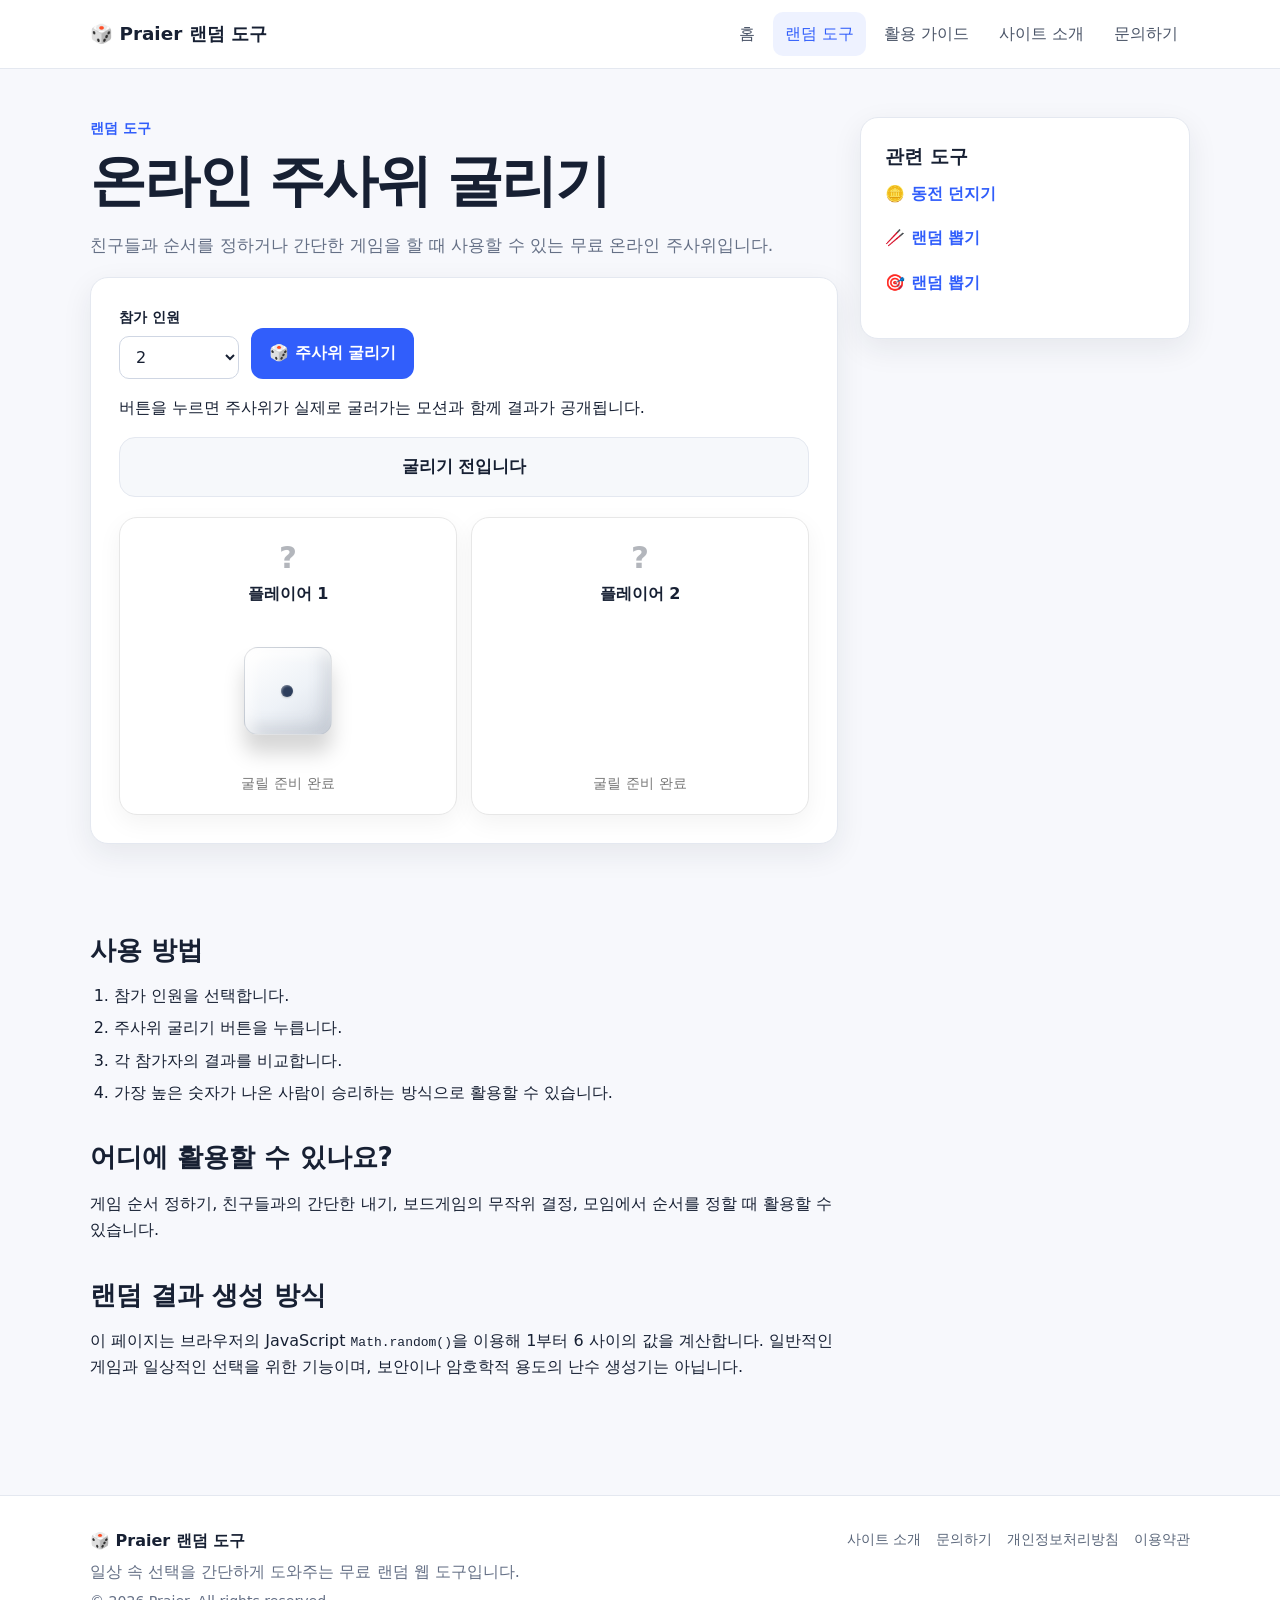
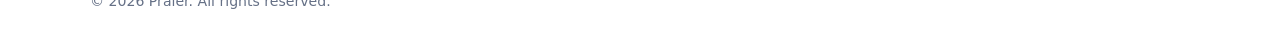
==== index.html @ 37d91e80 "Add files via upload" ====
<!doctype html>
<html lang="ko">
<head>
<meta charset="utf-8">
<meta name="viewport" content="width=device-width,initial-scale=1">
<title>온라인 주사위 굴리기 | 무료 랜덤 주사위 - Praier</title>
<meta name="description" content="여러 명이 함께 사용할 수 있는 무료 온라인 주사위입니다. 참가자 수를 선택하고 주사위를 굴려 결과를 비교하세요.">
<link rel="stylesheet" href="css/style.css">
</head>
<body>

<header class="site-header">
  <div class="container nav">
    <a class="logo" href="index.html">🎲 Praier 랜덤 도구</a>
    <button class="menu-button" aria-label="메뉴 열기">☰</button>
    <nav class="nav-links">
      <a class="" href="index.html">홈</a>
      <a class="active" href="index.html#tools">랜덤 도구</a>
      <a class="" href="index.html#guide">활용 가이드</a>
      <a class="" href="about.html">사이트 소개</a>
      <a href="contact.html">문의하기</a>
    </nav>
  </div>
</header>

<main>
<section class="tool-page">
<div class="container tool-layout">
<div>
  <p class="eyebrow">랜덤 도구</p><h1>온라인 주사위 굴리기</h1>
  <p class="lead">친구들과 순서를 정하거나 간단한 게임을 할 때 사용할 수 있는 무료 온라인 주사위입니다.</p>
  <div class="tool-box">
    <div class="tool-controls">
      <div class="field"><label for="playerCount">참가 인원</label><select id="playerCount"><option>2</option><option>3</option><option>4</option><option>5</option><option>6</option><option>7</option><option>8</option><option>9</option><option>10</option></select></div>
      <button class="btn" id="rollDice">🎲 주사위 굴리기</button>
    </div>
    <p class="tool-hint">버튼을 누르면 주사위가 실제로 굴러가는 모션과 함께 결과가 공개됩니다.</p><div id="diceSummary" class="dice-summary">굴리기 전입니다</div><div id="diceBoard" class="dice-board"></div>
  </div>
  <article class="article" style="padding-bottom:0">
    <h2>사용 방법</h2><ol><li>참가 인원을 선택합니다.</li><li>주사위 굴리기 버튼을 누릅니다.</li><li>각 참가자의 결과를 비교합니다.</li><li>가장 높은 숫자가 나온 사람이 승리하는 방식으로 활용할 수 있습니다.</li></ol>
    <h2>어디에 활용할 수 있나요?</h2><p>게임 순서 정하기, 친구들과의 간단한 내기, 보드게임의 무작위 결정, 모임에서 순서를 정할 때 활용할 수 있습니다.</p>
    <h2>랜덤 결과 생성 방식</h2><p>이 페이지는 브라우저의 JavaScript <code>Math.random()</code>을 이용해 1부터 6 사이의 값을 계산합니다. 일반적인 게임과 일상적인 선택을 위한 기능이며, 보안이나 암호학적 용도의 난수 생성기는 아닙니다.</p>
  </article>
</div>
<aside class="card"><h3>관련 도구</h3><p><a class="text-link" href="coin.html">🪙 동전 던지기</a></p><p><a class="text-link" href="random-number.html">🥢 랜덤 뽑기</a></p><p><a class="text-link" href="random-number.html">🎯 랜덤 뽑기</a></p></aside>
</div>
</section>
</main>

<footer class="footer">
  <div class="container footer-inner">
    <div>
      <strong>🎲 Praier 랜덤 도구</strong>
      <p>일상 속 선택을 간단하게 도와주는 무료 랜덤 웹 도구입니다.</p>
      <p class="small">© <span data-year></span> Praier. All rights reserved.</p>
    </div>
    <div class="footer-links small">
      <a href="about.html">사이트 소개</a>
      <a href="contact.html">문의하기</a>
      <a href="privacy.html">개인정보처리방침</a>
      <a href="terms.html">이용약관</a>
    </div>
  </div>
</footer>

<script src="js/common.js"></script>
<script src="js/dice.js"></script>
</body>
</html>
---- css/style.css ----
:root{
  --bg:#f7f8fc;
  --surface:#fff;
  --text:#172033;
  --muted:#657086;
  --border:#e4e8f0;
  --primary:#315efb;
  --primary-dark:#2448c7;
  --success:#15803d;
  --shadow:0 10px 30px rgba(23,32,51,.08);
  --radius:18px;
}
*{box-sizing:border-box}
html{scroll-behavior:smooth}
body{
  margin:0;
  font-family:system-ui,-apple-system,BlinkMacSystemFont,"Segoe UI",Roboto,
  "Noto Sans KR","Apple SD Gothic Neo",sans-serif;
  background:var(--bg); color:var(--text); line-height:1.65;
}
a{color:inherit;text-decoration:none}
button,input,textarea,select{font:inherit}
button{cursor:pointer}
.container{width:min(1100px,calc(100% - 32px));margin:auto}
.site-header{
  position:sticky;top:0;z-index:20;background:rgba(255,255,255,.94);
  backdrop-filter:blur(10px);border-bottom:1px solid var(--border)
}
.nav{height:68px;display:flex;align-items:center;justify-content:space-between;gap:20px}
.logo{font-weight:800;font-size:1.15rem;display:flex;align-items:center;gap:8px}
.nav-links{display:flex;gap:6px;align-items:center}
.nav-links a{padding:9px 12px;border-radius:10px;color:#4b5568}
.nav-links a:hover,.nav-links a.active{background:#eef2ff;color:var(--primary)}
.menu-button{display:none;border:1px solid var(--border);background:#fff;padding:8px 10px;border-radius:10px}
.hero{padding:76px 0 42px}
.hero-grid{display:grid;grid-template-columns:1.25fr .75fr;gap:30px;align-items:center}
.eyebrow{font-size:.9rem;font-weight:750;color:var(--primary);margin:0 0 8px}
h1{font-size:clamp(2rem,5vw,3.5rem);line-height:1.15;margin:.2rem 0 18px;letter-spacing:-.04em}
h2{font-size:1.65rem;line-height:1.3;margin:0 0 14px}
h3{margin:0 0 8px}
.lead{font-size:1.08rem;color:var(--muted);max-width:700px}
.hero-card,.card,.tool-box,.info-box{
  background:var(--surface);border:1px solid var(--border);border-radius:var(--radius);
  box-shadow:var(--shadow)
}
.hero-card{padding:28px;text-align:center}
.hero-die{font-size:6rem;line-height:1;margin:15px}
.btn{
  display:inline-flex;align-items:center;justify-content:center;gap:8px;
  border:0;border-radius:12px;padding:12px 18px;font-weight:750;
  background:var(--primary);color:#fff;transition:.15s
}
.btn:hover{background:var(--primary-dark);transform:translateY(-1px)}
.btn.secondary{background:#eef2ff;color:var(--primary)}
.btn.ghost{background:#fff;color:var(--text);border:1px solid var(--border)}
.section{padding:42px 0}
.section-head{display:flex;justify-content:space-between;align-items:end;gap:20px;margin-bottom:20px}
.section-head p{margin:0;color:var(--muted)}
.tools-grid{display:grid;grid-template-columns:repeat(3,1fr);gap:18px}
.card{padding:24px}
.tool-icon{font-size:2rem;margin-bottom:12px}
.card p{color:var(--muted);margin:7px 0 18px}
.text-link{color:var(--primary);font-weight:750}
.two-col{display:grid;grid-template-columns:1fr 1fr;gap:20px}
.article{max-width:820px;margin:0 auto;padding:55px 0}
.article .lead{font-size:1.12rem}
.article h2{margin-top:34px}
.article ul,.article ol{padding-left:24px}
.article li{margin:6px 0}
.note{padding:16px 18px;border-left:4px solid var(--primary);background:#eef2ff;border-radius:10px}
.tool-page{padding:48px 0}
.tool-layout{display:grid;grid-template-columns:1fr 330px;gap:22px;align-items:start}
.tool-box{padding:28px}
.tool-controls{display:flex;flex-wrap:wrap;gap:12px;align-items:end}
.field{display:flex;flex-direction:column;gap:6px;min-width:120px}
.field label{font-size:.9rem;font-weight:700}
input,textarea,select{
  width:100%;border:1px solid #cfd6e3;border-radius:10px;padding:10px 12px;
  background:#fff;color:var(--text);outline:none
}
input:focus,textarea:focus,select:focus{border-color:var(--primary);box-shadow:0 0 0 3px rgba(49,94,251,.12)}
textarea{min-height:150px;resize:vertical}
.result{margin-top:24px;padding:24px;border-radius:14px;background:#f3f5fa;text-align:center}
.result-value{font-size:2.5rem;font-weight:850;line-height:1.2;margin:8px 0}
.muted{color:var(--muted)}
.dice-board{display:grid;grid-template-columns:repeat(auto-fit,minmax(140px,1fr));gap:12px;margin-top:20px}
.player{border:1px solid var(--border);border-radius:14px;padding:16px;text-align:center;background:#fff}
.die{font-size:3.4rem;line-height:1.2}
.player-name{font-weight:800;margin-bottom:6px}
.picker-list{display:grid;gap:8px;margin-top:12px}
.option-row{display:flex;gap:8px}
.option-row input{flex:1}
.list-actions{display:flex;gap:8px;margin-top:10px;flex-wrap:wrap}
.team-result{display:grid;grid-template-columns:repeat(auto-fit,minmax(180px,1fr));gap:12px;text-align:left}
.team{background:#fff;border:1px solid var(--border);padding:15px;border-radius:12px}
.team ul{margin:8px 0 0;padding-left:20px}
.faq{border-top:1px solid var(--border);padding:18px 0}
.faq strong{display:block;margin-bottom:5px}
.footer{margin-top:50px;border-top:1px solid var(--border);background:#fff}
.footer-inner{padding:32px 0;display:flex;justify-content:space-between;gap:20px;flex-wrap:wrap}
.footer p{margin:5px 0;color:var(--muted)}
.footer-links{display:flex;gap:15px;flex-wrap:wrap;color:#596579}
.small{font-size:.88rem}
.hidden{display:none!important}
@media(max-width:800px){
  .hero-grid,.tool-layout,.two-col{grid-template-columns:1fr}
  .tools-grid{grid-template-columns:repeat(2,1fr)}
  .nav{position:relative}
  .menu-button{display:block}
  .nav-links{display:none;position:absolute;left:0;right:0;top:68px;background:#fff;border-bottom:1px solid var(--border);padding:10px;flex-direction:column;align-items:stretch}
  .nav-links.open{display:flex}
}
@media(max-width:560px){
  .tools-grid{grid-template-columns:1fr}
  .hero{padding-top:48px}
  .container{width:min(100% - 22px,1100px)}
  .tool-box,.card,.hero-card{padding:20px}
}

/* ===== Interactive animation upgrade ===== */
.dice-board{display:grid;grid-template-columns:repeat(auto-fit,minmax(150px,1fr));gap:14px;margin-top:20px}
.dice-player-card{padding:18px;border:1px solid #e7e7e7;border-radius:18px;background:#fff;text-align:center;transition:.35s ease;box-shadow:0 8px 24px rgba(0,0,0,.05)}
.dice-player-card.is-winner{transform:translateY(-5px);box-shadow:0 14px 30px rgba(0,0,0,.11);border-color:#ffd166}
.player-name{font-weight:700}
.dice-stage{height:120px;display:grid;place-items:center;perspective:700px}
.dice-emoji{font-size:74px;line-height:1;filter:drop-shadow(0 12px 8px rgba(0,0,0,.12));transform-style:preserve-3d}
.is-rolling .dice-emoji{animation:diceRoll 1.05s cubic-bezier(.24,.8,.36,1) infinite}
.is-finished .dice-emoji{animation:diceSettle .5s ease-out}
.dice-number{font-size:2rem;font-weight:800;margin-top:4px}
.dice-state{font-size:.9rem;color:#777;margin-top:4px}
@keyframes diceRoll{0%{transform:rotateX(0) rotateY(0) rotateZ(0) scale(1)}25%{transform:rotateX(135deg) rotateY(120deg) rotateZ(20deg) scale(1.06)}50%{transform:rotateX(290deg) rotateY(250deg) rotateZ(-16deg) scale(.95)}75%{transform:rotateX(455deg) rotateY(380deg) rotateZ(14deg) scale(1.05)}100%{transform:rotateX(540deg) rotateY(520deg) rotateZ(0) scale(1)}}
@keyframes diceSettle{0%{transform:rotateX(540deg) rotateY(520deg) scale(.9)}65%{transform:rotateX(560deg) rotateY(535deg) scale(1.08)}100%{transform:rotateX(540deg) rotateY(520deg) scale(1)}}

.coin-stage{position:relative;min-height:350px;display:grid;place-items:center;overflow:hidden;border-radius:20px;background:linear-gradient(180deg,#f9fafb,#eef2f7)}
.coin-hand{position:absolute;bottom:38px;left:50%;font-size:64px;transform:translateX(-130px);filter:drop-shadow(0 12px 8px rgba(0,0,0,.12));z-index:2}
.coin-visual{position:relative;width:118px;height:118px;display:grid;place-items:center;border-radius:50%;font-size:66px;z-index:3;filter:drop-shadow(0 18px 12px rgba(0,0,0,.15));transform-style:preserve-3d}
.coin-flipping{animation:coinFlip 1.45s cubic-bezier(.2,.8,.2,1) forwards}
.coin-land{animation:coinLand .45s ease-out}
.hand-flick{animation:handFlick .32s ease-out}
.coin-result-wait{opacity:.72}
.coin-result-show{animation:resultPop .45s ease-out}
@keyframes handFlick{0%{transform:translateX(-130px) translateY(0) rotate(0)}45%{transform:translateX(-150px) translateY(-18px) rotate(-15deg)}100%{transform:translateX(-130px) translateY(0) rotate(0)}}
@keyframes coinFlip{0%{transform:translate(0,35px) rotateY(0deg) rotateZ(0deg) scale(.92)}15%{transform:translate(20px,-35px) rotateY(540deg) rotateZ(16deg) scale(1)}35%{transform:translate(42px,-112px) rotateY(1260deg) rotateZ(-22deg) scale(1.02)}55%{transform:translate(70px,-150px) rotateY(1980deg) rotateZ(25deg) scale(1.04)}72%{transform:translate(92px,-105px) rotateY(2700deg) rotateZ(-18deg) scale(1.01)}88%{transform:translate(110px,-20px) rotateY(3240deg) rotateZ(10deg) scale(.98)}100%{transform:translate(125px,0) rotateY(3600deg) rotateZ(0) scale(1)}}
@keyframes coinLand{0%{transform:translate(125px,0) scale(1.08)}65%{transform:translate(125px,8px) scale(.94)}100%{transform:translate(125px,0) scale(1)}}

.lottery-controls{display:grid;grid-template-columns:repeat(3,minmax(120px,1fr));gap:12px;align-items:end}
.stick-board{display:flex;align-items:flex-end;justify-content:center;gap:9px;min-height:270px;padding:28px 12px 12px;overflow-x:auto}
.lottery-stick{position:relative;width:34px;height:205px;border:0;background:linear-gradient(90deg,#b8743a,#e9ad70 48%,#b06b35);border-radius:12px 12px 6px 6px;cursor:pointer;transform:rotate(var(--tilt));transition:transform .2s,filter .2s;animation:stickDrop .55s ease-out var(--delay) both;box-shadow:inset 2px 0 3px rgba(255,255,255,.25),4px 8px 14px rgba(0,0,0,.1)}
.lottery-stick:hover:not(:disabled){transform:translateY(-12px) rotate(var(--tilt));filter:brightness(1.05)}
.stick-top{position:absolute;top:-9px;left:5px;width:24px;height:24px;border-radius:50%;background:#f2c39b;box-shadow:0 3px 6px rgba(0,0,0,.1)}
.stick-label{position:absolute;top:54%;left:50%;transform:translate(-50%,-50%);font-size:1.15rem;font-weight:800;color:#fff;text-shadow:0 1px 2px rgba(0,0,0,.25)}
.stick-number{position:absolute;left:50%;bottom:14px;transform:translate(-50%,20px);opacity:0;font-size:1rem;font-weight:900;color:#5b331c;white-space:nowrap;background:#fff6e9;padding:5px 6px;border-radius:8px}
.lottery-stick.is-picked{animation:stickPick .72s cubic-bezier(.2,.8,.2,1) forwards}
.lottery-stick.is-picked .stick-label{opacity:0}
.lottery-stick.is-picked .stick-number{animation:numberReveal .5s .3s ease-out forwards}
.lottery-stick.is-other{opacity:.42;transform:scale(.96) rotate(var(--tilt))}
@keyframes stickDrop{0%{opacity:0;transform:translateY(-40px) rotate(var(--tilt))}100%{opacity:1;transform:translateY(0) rotate(var(--tilt))}}
@keyframes stickPick{0%{transform:translateY(0) rotate(var(--tilt))}35%{transform:translateY(-54px) rotate(0deg) scale(1.08)}100%{transform:translateY(-28px) rotate(0deg) scale(1.04)}}
@keyframes numberReveal{0%{opacity:0;transform:translate(-50%,20px) scale(.7)}100%{opacity:1;transform:translate(-50%,0) scale(1)}}

.dart-game{display:grid;gap:20px}
.dart-arena{position:relative;width:min(430px,90vw);aspect-ratio:1;margin:0 auto;display:grid;place-items:center}
.dart-pointer{position:absolute;top:-2px;left:50%;transform:translateX(-50%);z-index:6;font-size:34px;filter:drop-shadow(0 7px 5px rgba(0,0,0,.12))}
.dart-wheel{position:relative;width:88%;height:88%;border-radius:50%;overflow:hidden;border:10px solid #fff;box-shadow:0 15px 35px rgba(0,0,0,.15);background:#ddd;transition:transform 2.45s cubic-bezier(.15,.75,.15,1)}
.dart-slice{position:absolute;inset:0;transform:rotate(calc(var(--i) * (360deg / var(--n))));clip-path:polygon(50% 50%,50% 0%,calc(50% + 49% * sin(360deg / var(--n))) calc(50% - 49% * cos(360deg / var(--n))),50% 50%);display:flex;align-items:flex-start;justify-content:center;background:var(--bg);padding-top:25px;font-weight:800}
.dart-slice span{transform:rotate(calc(-1 * var(--i) * (360deg / var(--n))));max-width:100px;text-align:center}
.dart-center{position:absolute;width:54px;height:54px;border-radius:50%;background:#fff;border:7px solid #222;z-index:3;box-shadow:0 5px 12px rgba(0,0,0,.16)}
.dart{position:absolute;right:8%;bottom:9%;font-size:70px;z-index:7;transform:translate(180px,180px) rotate(-45deg);opacity:0}
.dart-throw{animation:dartThrow 1.05s cubic-bezier(.2,.75,.2,1) forwards}
.dart-status{text-align:center;font-weight:700;min-height:24px}
@keyframes dartThrow{0%{opacity:0;transform:translate(180px,180px) rotate(-45deg) scale(.8)}18%{opacity:1;transform:translate(90px,100px) rotate(-25deg) scale(1)}65%{opacity:1;transform:translate(24px,22px) rotate(-8deg) scale(1.06)}100%{opacity:1;transform:translate(0,0) rotate(0deg) scale(1)}}

.team-shuffle-scene{min-height:330px;display:grid;place-items:center;position:relative;overflow:hidden;border-radius:20px;background:linear-gradient(180deg,#fafafa,#f0f3f7)}
.shuffle-ring{position:relative;width:230px;height:230px;animation:ringSpin 1.45s ease-in-out}
.shuffle-ring span{position:absolute;left:50%;top:50%;padding:8px 12px;background:#fff;border-radius:999px;box-shadow:0 8px 18px rgba(0,0,0,.1);font-size:.88rem;font-weight:700;transform:rotate(calc(var(--i) * 30deg)) translateY(-94px) rotate(calc(var(--i) * -30deg));animation:chipOrbit 1.15s ease-in-out}
.shuffle-caption{position:absolute;bottom:28px;font-weight:700}
@keyframes ringSpin{0%{transform:rotate(0) scale(.8)}60%{transform:rotate(440deg) scale(1.04)}100%{transform:rotate(720deg) scale(.9)}}
@keyframes chipOrbit{0%{opacity:0;transform:rotate(calc(var(--i) * 30deg)) translateY(0) rotate(calc(var(--i) * -30deg)) scale(.6)}25%{opacity:1}100%{opacity:1;transform:rotate(calc(var(--i) * 30deg + 360deg)) translateY(-94px) rotate(calc(var(--i) * -30deg - 360deg)) scale(1)}}
.team-results{display:grid;grid-template-columns:repeat(auto-fit,minmax(200px,1fr));gap:14px}
.team-card{opacity:0;transform:translateY(20px) scale(.96);padding:18px;border-radius:18px;background:#fff;border:1px solid #e8e8e8;box-shadow:0 10px 24px rgba(0,0,0,.06)}
.team-card-show{animation:teamCardIn .5s ease-out var(--team-delay) forwards}
.member-chip{opacity:0;transform:translateY(8px) scale(.92);display:inline-block;margin:5px 5px 0 0;padding:8px 12px;border-radius:999px;background:#f4f5f7;font-weight:700}
.member-chip-show{animation:memberIn .45s ease-out var(--member-delay) forwards}
@keyframes teamCardIn{to{opacity:1;transform:translateY(0) scale(1)}}
@keyframes memberIn{to{opacity:1;transform:translateY(0) scale(1)}}
@keyframes resultPop{0%{opacity:0;transform:scale(.7) translateY(12px)}70%{transform:scale(1.08)}100%{opacity:1;transform:scale(1) translateY(0)}}

@media(max-width:700px){
  .lottery-controls{grid-template-columns:1fr 1fr}
  .lottery-controls .full-mobile{grid-column:1/-1}
  .stick-board{justify-content:flex-start}
  .dart-arena{width:min(350px,92vw)}
  .coin-stage{min-height:300px}
}
@media(prefers-reduced-motion:reduce){
  *,*::before,*::after{animation-duration:.01ms!important;animation-iteration-count:1!important;scroll-behavior:auto!important;transition-duration:.01ms!important}
}

/* ===== Final interaction polish ===== */
.dice-result-top{font-size:2.15rem;font-weight:900;line-height:1;min-height:2.35rem;margin-bottom:8px;opacity:.32;transform:translateY(4px) scale(.9)}
.dice-result-top.result-pop{animation:resultPop .45s ease-out forwards}
.dice-player-card.is-winner .dice-result-top{color:#d08a00;text-shadow:0 3px 14px rgba(255,193,7,.28)}
.dice-stage{height:154px;display:grid;place-items:center;perspective:900px}
.dice-cube-wrap{width:104px;height:104px;display:grid;place-items:center;perspective:900px}
.die-cube{--size:44px;width:88px;height:88px;position:relative;transform-style:preserve-3d;transform:rotateX(0) rotateY(0) rotateZ(0);transition:transform .25s ease;filter:drop-shadow(0 18px 10px rgba(0,0,0,.16))}
.dice-player-card.is-rolling .die-cube{animation:physicalDiceRoll 1.5s cubic-bezier(.2,.75,.2,1) forwards}
.die-cube.dice-final{animation:diceFinalSettle .42s ease-out forwards;transform:var(--final-transform)}
.die-face{position:absolute;inset:0;border-radius:14px;background:linear-gradient(145deg,#fff 5%,#eef2f7 55%,#d6dce5);border:1px solid rgba(24,34,54,.12);box-shadow:inset 7px 7px 14px rgba(255,255,255,.65),inset -9px -9px 16px rgba(67,78,96,.13);display:grid;grid-template-columns:repeat(3,1fr);grid-template-rows:repeat(3,1fr);padding:11px;backface-visibility:hidden}
.die-front{transform:translateZ(44px)} .die-back{transform:rotateY(180deg) translateZ(44px)} .die-right{transform:rotateY(90deg) translateZ(44px)} .die-left{transform:rotateY(-90deg) translateZ(44px)} .die-top{transform:rotateX(90deg) translateZ(44px)} .die-bottom{transform:rotateX(-90deg) translateZ(44px)}
.pip{width:12px;height:12px;border-radius:50%;background:#2d3e5c;box-shadow:inset 1px 1px 2px rgba(255,255,255,.35),0 1px 2px rgba(0,0,0,.18);align-self:center;justify-self:center}
.pip-1{grid-area:1/1}.pip-2{grid-area:1/2}.pip-3{grid-area:1/3}.pip-4{grid-area:2/1}.pip-5{grid-area:2/2}.pip-6{grid-area:2/3}.pip-7{grid-area:3/1}.pip-8{grid-area:3/2}.pip-9{grid-area:3/3}
@keyframes physicalDiceRoll{0%{transform:rotateX(0) rotateY(0) rotateZ(0) translateY(0) scale(1)}18%{transform:translateY(-22px) rotateX(180deg) rotateY(240deg) rotateZ(80deg) scale(1.04)}42%{transform:translateY(12px) rotateX(410deg) rotateY(520deg) rotateZ(170deg) scale(.94)}68%{transform:translateY(-18px) rotateX(650deg) rotateY(790deg) rotateZ(250deg) scale(1.06)}86%{transform:translateY(5px) rotateX(800deg) rotateY(980deg) rotateZ(320deg) scale(.98)}100%{transform:translateY(0) rotateX(920deg) rotateY(1120deg) rotateZ(360deg) scale(1)}}
@keyframes diceFinalSettle{0%{transform:var(--final-transform) scale(.9) translateY(-8px)}70%{transform:var(--final-transform) scale(1.05) translateY(2px)}100%{transform:var(--final-transform) scale(1) translateY(0)}}
.dice-summary{margin:0 0 16px;padding:15px 18px;border-radius:16px;background:#f6f8fb;border:1px solid var(--border);font-weight:800;font-size:1.05rem;text-align:center}
.dice-summary.summary-show{animation:resultPop .45s ease-out}

.coin-stage{min-height:390px;position:relative;overflow:hidden;border-radius:22px;background:radial-gradient(circle at 55% 35%,#ffffff 0,#eef3f8 52%,#dde5ef 100%);display:grid;place-items:center}
.coin-hand-scene{position:absolute;left:50%;bottom:26px;width:310px;height:280px;transform:translateX(-25%)}
.coin-hand{position:absolute;left:0;bottom:0;width:210px;height:220px;transform-origin:48% 84%;z-index:2;filter:drop-shadow(0 15px 11px rgba(0,0,0,.12))}
.palm{position:absolute;left:40px;bottom:0;font-size:150px;line-height:1}
.flick-finger{position:absolute;right:19px;top:28px;font-size:62px;transform:rotate(-34deg);transform-origin:80% 85%}
.coin-visual{position:absolute;left:111px;bottom:126px;width:96px;height:96px;border-radius:50%;transform-style:preserve-3d;z-index:3;filter:drop-shadow(0 17px 10px rgba(0,0,0,.22))}
.coin-face{position:absolute;inset:0;border-radius:50%;display:grid;place-items:center;backface-visibility:hidden;border:5px solid #a96816;background:radial-gradient(circle at 35% 30%,#ffe7a0 0,#e9ad3d 38%,#b86d13 100%);color:#6d3d0a;box-shadow:inset 0 0 0 3px rgba(255,248,210,.7),inset -10px -12px 16px rgba(90,46,0,.2)}
.coin-heads{transform:rotateY(0)} .coin-tails{transform:rotateY(180deg)}
.coin-heads span,.coin-tails span{position:absolute;top:10px;font-size:.78rem;font-weight:900;letter-spacing:.08em}.coin-heads b,.coin-tails b{font-size:2.6rem;line-height:1}
.show-heads .coin-face.coin-tails{visibility:hidden}.show-tails .coin-face.coin-heads{visibility:hidden}
.coin-flipping{animation:coinLaunch 1.7s cubic-bezier(.15,.78,.17,1) forwards}
.coin-land{animation:coinLand2 .42s ease-out forwards}
.hand-flick{animation:handFlick2 .32s cubic-bezier(.2,.7,.2,1) forwards}
.coin-instruction{position:absolute;bottom:16px;left:50%;transform:translateX(-50%);padding:9px 14px;border-radius:999px;background:rgba(255,255,255,.82);backdrop-filter:blur(5px);font-size:.88rem;font-weight:700;white-space:nowrap;z-index:4}
@keyframes handFlick2{0%{transform:rotate(0) translate(0,0)}35%{transform:rotate(-6deg) translate(7px,-7px)}100%{transform:rotate(0) translate(0,0)}}
@keyframes coinLaunch{0%{transform:translate(0,0) rotateY(0deg) rotateZ(0deg) scale(.94)}12%{transform:translate(28px,-64px) rotateY(400deg) rotateZ(18deg) scale(1)}35%{transform:translate(72px,-172px) rotateY(1260deg) rotateZ(-18deg) scale(1.03)}58%{transform:translate(112px,-205px) rotateY(2140deg) rotateZ(20deg) scale(1.05)}78%{transform:translate(148px,-132px) rotateY(2920deg) rotateZ(-14deg) scale(1.02)}92%{transform:translate(171px,-26px) rotateY(3420deg) rotateZ(7deg) scale(.99)}100%{transform:translate(180px,0) rotateY(3600deg) rotateZ(0) scale(1)}}
@keyframes coinLand2{0%{transform:translate(180px,0) scale(1.08)}55%{transform:translate(180px,8px) scale(.95)}100%{transform:translate(180px,0) scale(1)}}

.lottery-mode{display:flex;gap:8px;margin-bottom:14px;background:#f5f7fa;border-radius:14px;padding:5px}.mode-tab{border:0;background:transparent;padding:11px 16px;border-radius:10px;font-weight:800;color:#67758a;cursor:pointer}.mode-tab.active{background:#fff;color:#1f3b73;box-shadow:0 3px 12px rgba(0,0,0,.07)}
.custom-only textarea{width:100%;resize:vertical}.field-note{font-size:.84rem;color:var(--muted);margin:6px 0 0}.tool-actions{display:flex;gap:10px;margin-top:12px}
.lottery-stick{height:210px}.stick-number{max-width:150px;overflow:hidden;text-overflow:ellipsis}

@media(max-width:700px){.coin-hand-scene{transform:translateX(-34%);scale:.92}.coin-instruction{font-size:.78rem}.dice-result-top{font-size:1.9rem}}
@media(prefers-reduced-motion:reduce){.dice-player-card.is-rolling .die-cube,.coin-flipping,.hand-flick,.coin-land{animation:none!important}.die-cube.dice-final{animation:none!important}}
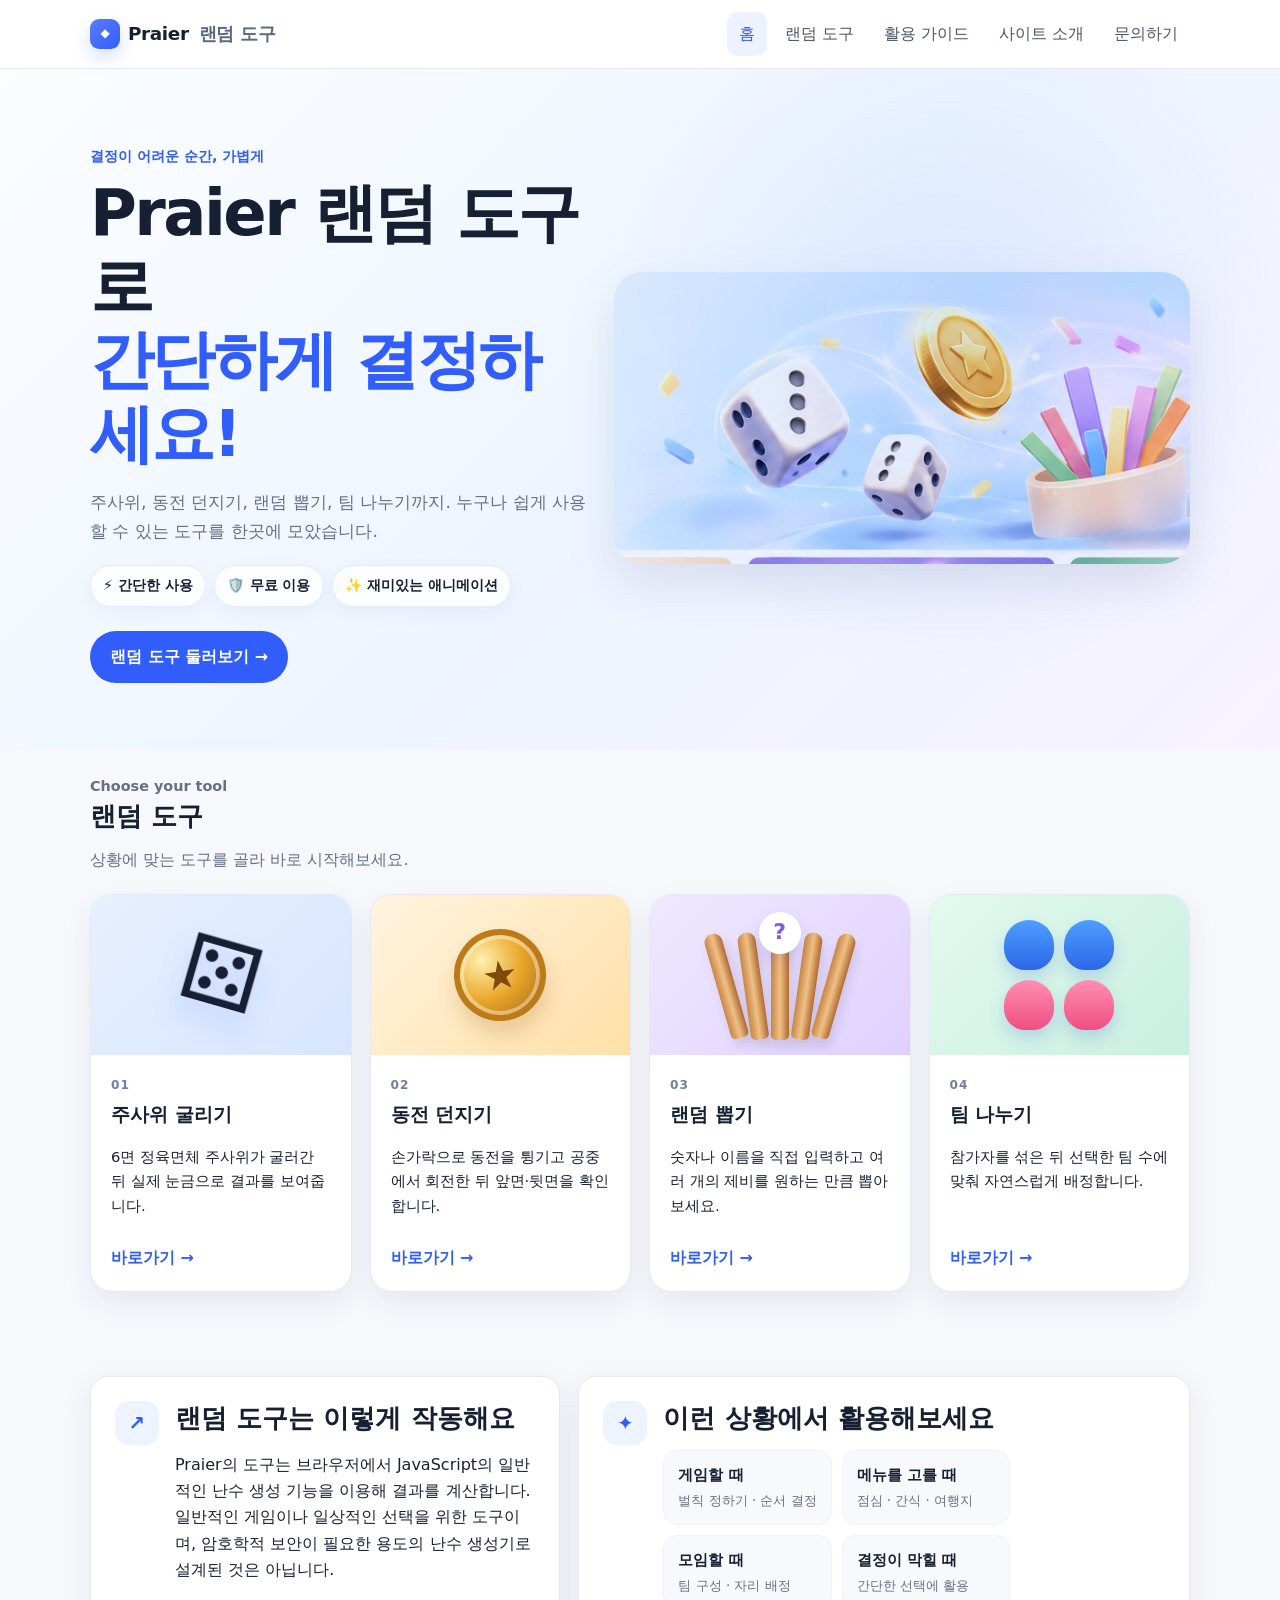
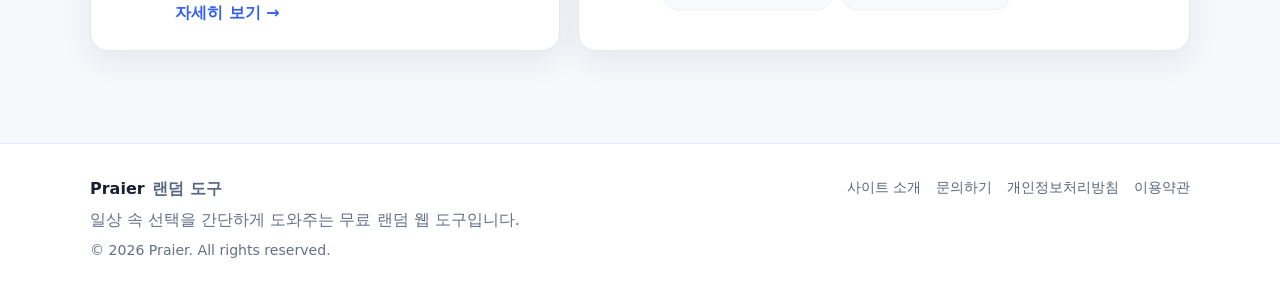
==== commit 682b8b08: "Add files via upload" ====
--- a/index.html
+++ b/index.html
@@ -3,67 +3,57 @@
 <head>
 <meta charset="utf-8">
 <meta name="viewport" content="width=device-width,initial-scale=1">
-<title>온라인 주사위 굴리기 | 무료 랜덤 주사위 - Praier</title>
-<meta name="description" content="여러 명이 함께 사용할 수 있는 무료 온라인 주사위입니다. 참가자 수를 선택하고 주사위를 굴려 결과를 비교하세요.">
+<title>Praier 랜덤 도구 | 주사위·동전·랜덤 뽑기·팀 나누기</title>
+<meta name="description" content="주사위, 동전 던지기, 랜덤 뽑기, 팀 나누기를 재미있는 애니메이션과 함께 이용할 수 있는 무료 랜덤 도구 모음입니다.">
 <link rel="stylesheet" href="css/style.css">
 </head>
 <body>
-
 <header class="site-header">
   <div class="container nav">
-    <a class="logo" href="index.html">🎲 Praier 랜덤 도구</a>
+    <a class="logo" href="index.html"><span class="logo-mark">◆</span> Praier <span class="logo-sub">랜덤 도구</span></a>
     <button class="menu-button" aria-label="메뉴 열기">☰</button>
     <nav class="nav-links">
-      <a class="" href="index.html">홈</a>
-      <a class="active" href="index.html#tools">랜덤 도구</a>
-      <a class="" href="index.html#guide">활용 가이드</a>
-      <a class="" href="about.html">사이트 소개</a>
+      <a class="active" href="index.html">홈</a>
+      <a href="#tools">랜덤 도구</a>
+      <a href="#guide">활용 가이드</a>
+      <a href="about.html">사이트 소개</a>
       <a href="contact.html">문의하기</a>
     </nav>
   </div>
 </header>
-
 <main>
-<section class="tool-page">
-<div class="container tool-layout">
-<div>
-  <p class="eyebrow">랜덤 도구</p><h1>온라인 주사위 굴리기</h1>
-  <p class="lead">친구들과 순서를 정하거나 간단한 게임을 할 때 사용할 수 있는 무료 온라인 주사위입니다.</p>
-  <div class="tool-box">
-    <div class="tool-controls">
-      <div class="field"><label for="playerCount">참가 인원</label><select id="playerCount"><option>2</option><option>3</option><option>4</option><option>5</option><option>6</option><option>7</option><option>8</option><option>9</option><option>10</option></select></div>
-      <button class="btn" id="rollDice">🎲 주사위 굴리기</button>
+<section class="hero hero-modern">
+  <div class="container hero-modern-grid">
+    <div class="hero-copy">
+      <p class="eyebrow">결정이 어려운 순간, 가볍게</p>
+      <h1>Praier 랜덤 도구로<br><span>간단하게 결정하세요!</span></h1>
+      <p class="lead">주사위, 동전 던지기, 랜덤 뽑기, 팀 나누기까지. 누구나 쉽게 사용할 수 있는 도구를 한곳에 모았습니다.</p>
+      <div class="hero-badges"><span>⚡ 간단한 사용</span><span>🛡️ 무료 이용</span><span>✨ 재미있는 애니메이션</span></div>
+      <a class="btn hero-cta" href="#tools">랜덤 도구 둘러보기 →</a>
     </div>
-    <p class="tool-hint">버튼을 누르면 주사위가 실제로 굴러가는 모션과 함께 결과가 공개됩니다.</p><div id="diceSummary" class="dice-summary">굴리기 전입니다</div><div id="diceBoard" class="dice-board"></div>
+    <div class="hero-visual-wrap" aria-hidden="true">
+      <img class="hero-visual" src="hero-random-tools.png" alt="주사위와 동전, 랜덤 뽑기를 표현한 일러스트">
+    </div>
   </div>
-  <article class="article" style="padding-bottom:0">
-    <h2>사용 방법</h2><ol><li>참가 인원을 선택합니다.</li><li>주사위 굴리기 버튼을 누릅니다.</li><li>각 참가자의 결과를 비교합니다.</li><li>가장 높은 숫자가 나온 사람이 승리하는 방식으로 활용할 수 있습니다.</li></ol>
-    <h2>어디에 활용할 수 있나요?</h2><p>게임 순서 정하기, 친구들과의 간단한 내기, 보드게임의 무작위 결정, 모임에서 순서를 정할 때 활용할 수 있습니다.</p>
-    <h2>랜덤 결과 생성 방식</h2><p>이 페이지는 브라우저의 JavaScript <code>Math.random()</code>을 이용해 1부터 6 사이의 값을 계산합니다. 일반적인 게임과 일상적인 선택을 위한 기능이며, 보안이나 암호학적 용도의 난수 생성기는 아닙니다.</p>
-  </article>
-</div>
-<aside class="card"><h3>관련 도구</h3><p><a class="text-link" href="coin.html">🪙 동전 던지기</a></p><p><a class="text-link" href="random-number.html">🥢 랜덤 뽑기</a></p><p><a class="text-link" href="random-number.html">🎯 랜덤 뽑기</a></p></aside>
-</div>
+</section>
+<section class="section tools-section" id="tools">
+  <div class="container">
+    <div class="section-head"><div><p class="eyebrow">Choose your tool</p><h2>랜덤 도구</h2><p>상황에 맞는 도구를 골라 바로 시작해보세요.</p></div></div>
+    <div class="tools-grid tools-grid-4">
+      <article class="tool-card tool-card-dice"><div class="tool-art"><div class="mini-die">⚄</div></div><div class="card-body"><span class="tool-kicker">01</span><h3>주사위 굴리기</h3><p>6면 정육면체 주사위가 굴러간 뒤 실제 눈금으로 결과를 보여줍니다.</p><a class="text-link" href="dice.html">바로가기 →</a></div></article>
+      <article class="tool-card tool-card-coin"><div class="tool-art"><div class="mini-coin">★</div></div><div class="card-body"><span class="tool-kicker">02</span><h3>동전 던지기</h3><p>손가락으로 동전을 튕기고 공중에서 회전한 뒤 앞면·뒷면을 확인합니다.</p><a class="text-link" href="coin.html">바로가기 →</a></div></article>
+      <article class="tool-card tool-card-lottery"><div class="tool-art"><div class="mini-sticks"><i></i><i></i><i></i><i></i><i></i><b>?</b></div></div><div class="card-body"><span class="tool-kicker">03</span><h3>랜덤 뽑기</h3><p>숫자나 이름을 직접 입력하고 여러 개의 제비를 원하는 만큼 뽑아보세요.</p><a class="text-link" href="random-number.html">바로가기 →</a></div></article>
+      <article class="tool-card tool-card-team"><div class="tool-art"><div class="mini-team"><span></span><span></span><span></span><span></span></div></div><div class="card-body"><span class="tool-kicker">04</span><h3>팀 나누기</h3><p>참가자를 섞은 뒤 선택한 팀 수에 맞춰 자연스럽게 배정합니다.</p><a class="text-link" href="team-generator.html">바로가기 →</a></div></article>
+    </div>
+  </div>
+</section>
+<section class="section" id="guide">
+  <div class="container info-grid">
+    <div class="info-box feature-panel"><div class="feature-icon">↗</div><div><h2>랜덤 도구는 이렇게 작동해요</h2><p>Praier의 도구는 브라우저에서 JavaScript의 일반적인 난수 생성 기능을 이용해 결과를 계산합니다. 일반적인 게임이나 일상적인 선택을 위한 도구이며, 암호학적 보안이 필요한 용도의 난수 생성기로 설계된 것은 아닙니다.</p><a class="text-link" href="dice.html">자세히 보기 →</a></div></div>
+    <div class="info-box scenario-panel"><div class="feature-icon">✦</div><div><h2>이런 상황에서 활용해보세요</h2><div class="scenario-grid"><div><b>게임할 때</b><small>벌칙 정하기 · 순서 결정</small></div><div><b>메뉴를 고를 때</b><small>점심 · 간식 · 여행지</small></div><div><b>모임할 때</b><small>팀 구성 · 자리 배정</small></div><div><b>결정이 막힐 때</b><small>간단한 선택에 활용</small></div></div></div></div>
+  </div>
 </section>
 </main>
-
-<footer class="footer">
-  <div class="container footer-inner">
-    <div>
-      <strong>🎲 Praier 랜덤 도구</strong>
-      <p>일상 속 선택을 간단하게 도와주는 무료 랜덤 웹 도구입니다.</p>
-      <p class="small">© <span data-year></span> Praier. All rights reserved.</p>
-    </div>
-    <div class="footer-links small">
-      <a href="about.html">사이트 소개</a>
-      <a href="contact.html">문의하기</a>
-      <a href="privacy.html">개인정보처리방침</a>
-      <a href="terms.html">이용약관</a>
-    </div>
-  </div>
-</footer>
-
+<footer class="footer"><div class="container footer-inner"><div><strong>Praier <span class="logo-sub">랜덤 도구</span></strong><p>일상 속 선택을 간단하게 도와주는 무료 랜덤 웹 도구입니다.</p><p class="small">© <span data-year></span> Praier. All rights reserved.</p></div><div class="footer-links small"><a href="about.html">사이트 소개</a><a href="contact.html">문의하기</a><a href="privacy.html">개인정보처리방침</a><a href="terms.html">이용약관</a></div></div></footer>
 <script src="js/common.js"></script>
-<script src="js/dice.js"></script>
-</body>
-</html>
+</body></html>
--- a/css/style.css
+++ b/css/style.css
@@ -238,3 +238,19 @@
 
 @media(max-width:700px){.coin-hand-scene{transform:translateX(-34%);scale:.92}.coin-instruction{font-size:.78rem}.dice-result-top{font-size:1.9rem}}
 @media(prefers-reduced-motion:reduce){.dice-player-card.is-rolling .die-cube,.coin-flipping,.hand-flick,.coin-land{animation:none!important}.die-cube.dice-final{animation:none!important}}
+
+
+/* ===== 2026 visual refresh ===== */
+.logo{letter-spacing:-.02em}.logo-mark{display:inline-grid;place-items:center;width:30px;height:30px;border-radius:9px;background:linear-gradient(135deg,#5b7cff,#315efb);color:#fff;font-size:12px;box-shadow:0 8px 18px rgba(49,94,251,.2)}.logo-sub{font-weight:700;color:#5a6780;margin-left:2px}
+.hero-modern{padding:52px 0 42px;background:radial-gradient(circle at 74% 38%,rgba(122,171,255,.18),transparent 34%),linear-gradient(135deg,#fbfdff 0%,#eef5ff 52%,#f7f2ff 100%);overflow:hidden}.hero-modern-grid{display:grid;grid-template-columns:1fr 1.15fr;gap:24px;align-items:center}.hero-copy{padding:24px 0}.hero-copy h1{font-size:clamp(2.35rem,5vw,4.1rem);margin-bottom:16px}.hero-copy h1 span{color:#315efb}.hero-badges{display:flex;gap:8px;flex-wrap:wrap;margin:20px 0 24px}.hero-badges span{padding:8px 12px;border-radius:999px;background:rgba(255,255,255,.78);border:1px solid rgba(49,94,251,.12);box-shadow:0 6px 18px rgba(42,62,97,.05);font-size:.88rem;font-weight:750}.hero-cta{padding:13px 20px;border-radius:999px}.hero-visual-wrap{position:relative;min-height:360px;display:grid;place-items:center}.hero-visual{width:100%;max-width:650px;border-radius:28px;mix-blend-mode:multiply;filter:saturate(.98) contrast(1.01) drop-shadow(0 20px 24px rgba(43,65,113,.12));transform:translateY(4px);animation:heroFloat 6s ease-in-out infinite}@keyframes heroFloat{0%,100%{transform:translateY(4px)}50%{transform:translateY(-8px)}}
+.tools-section{padding-top:26px}.tools-grid-4{grid-template-columns:repeat(4,1fr)}.tool-card{overflow:hidden;background:#fff;border:1px solid var(--border);border-radius:22px;box-shadow:0 12px 28px rgba(27,39,70,.07);transition:transform .2s ease,box-shadow .2s ease}.tool-card:hover{transform:translateY(-5px);box-shadow:0 18px 36px rgba(27,39,70,.12)}.tool-art{height:160px;display:grid;place-items:center;overflow:hidden}.tool-card-dice .tool-art{background:linear-gradient(135deg,#e7f0ff,#d7e5ff)}.tool-card-coin .tool-art{background:linear-gradient(135deg,#fff4e1,#ffe0a7)}.tool-card-lottery .tool-art{background:linear-gradient(135deg,#efe8ff,#dfd1ff)}.tool-card-team .tool-art{background:linear-gradient(135deg,#e3f9ef,#c9efdf)}.card-body{padding:20px}.tool-kicker{display:block;font-size:.76rem;font-weight:900;letter-spacing:.08em;color:#70809b;margin-bottom:4px}.tool-card h3{font-size:1.2rem;margin-bottom:6px}.tool-card p{font-size:.92rem;min-height:88px;margin-bottom:12px}.mini-die{font-size:92px;filter:drop-shadow(0 16px 12px rgba(49,94,251,.18));transform:rotate(16deg) rotateX(8deg)}.mini-coin{width:92px;height:92px;border-radius:50%;display:grid;place-items:center;background:radial-gradient(circle at 30% 28%,#fff0af,#e9a72b 50%,#a76712 100%);border:6px solid #bc7a19;color:#7e4b0b;font-size:40px;box-shadow:inset 0 0 0 4px rgba(255,255,255,.4),0 14px 20px rgba(144,88,14,.2);transform:rotate(-9deg)}.mini-sticks{position:relative;width:180px;height:130px;display:flex;gap:9px;align-items:flex-end;justify-content:center}.mini-sticks i{display:block;width:18px;height:108px;border-radius:9px 9px 5px 5px;background:linear-gradient(90deg,#c78646,#efc084,#b16a32);transform:rotate(var(--r,0deg));box-shadow:3px 8px 12px rgba(0,0,0,.12)}.mini-sticks i:nth-child(1){--r:-16deg}.mini-sticks i:nth-child(2){--r:-8deg}.mini-sticks i:nth-child(3){height:118px}.mini-sticks i:nth-child(4){--r:8deg}.mini-sticks i:nth-child(5){--r:16deg}.mini-sticks b{position:absolute;top:2px;left:50%;transform:translateX(-50%);width:42px;height:42px;border-radius:50%;display:grid;place-items:center;background:#fff;color:#7d5de6;font-size:22px;box-shadow:0 8px 16px rgba(70,40,140,.12)}.mini-team{display:grid;grid-template-columns:repeat(2,50px);gap:10px}.mini-team span{width:50px;height:50px;border-radius:50% 50% 42% 42%;background:linear-gradient(180deg,#4d9fff,#2d67e8);box-shadow:0 8px 16px rgba(40,95,216,.2)}.mini-team span:nth-child(n+3){background:linear-gradient(180deg,#ff8fb4,#ef4e82)}.info-grid{display:grid;grid-template-columns:1fr 1.3fr;gap:18px}.feature-panel,.scenario-panel{display:flex;gap:16px;align-items:flex-start;padding:24px}.feature-icon{flex:0 0 44px;height:44px;border-radius:14px;display:grid;place-items:center;background:#edf3ff;color:#315efb;font-size:1.25rem;font-weight:900}.scenario-grid{display:grid;grid-template-columns:repeat(2,1fr);gap:10px;margin-top:10px}.scenario-grid>div{padding:12px 14px;border-radius:14px;background:#f7f9fd;border:1px solid #eef1f6}.scenario-grid b,.scenario-grid small{display:block}.scenario-grid b{font-size:.92rem}.scenario-grid small{color:var(--muted);margin-top:3px}
+/* Dice: a genuine 6-faced cube */
+.dice-stage{height:185px;display:grid;place-items:center;perspective:900px}.dice-cube-wrap{width:120px;height:120px;display:grid;place-items:center;perspective:900px}.die-cube{--s:56px;width:112px;height:112px;position:relative;transform-style:preserve-3d;transform:rotateX(0) rotateY(0);filter:drop-shadow(0 18px 10px rgba(0,0,0,.18))}.die-face{position:absolute;inset:0;border-radius:18px;background:linear-gradient(145deg,#fff 2%,#eef3f9 52%,#d7dfe9 100%);border:1px solid rgba(20,34,58,.14);box-shadow:inset 8px 8px 16px rgba(255,255,255,.75),inset -11px -11px 18px rgba(61,73,93,.13);display:grid;grid-template-columns:repeat(3,1fr);grid-template-rows:repeat(3,1fr);padding:13px;backface-visibility:hidden}.die-front{transform:translateZ(56px)}.die-back{transform:rotateY(180deg) translateZ(56px)}.die-right{transform:rotateY(90deg) translateZ(56px)}.die-left{transform:rotateY(-90deg) translateZ(56px)}.die-top{transform:rotateX(90deg) translateZ(56px)}.die-bottom{transform:rotateX(-90deg) translateZ(56px)}.pip{width:14px;height:14px;border-radius:50%;background:#1c2e4d;box-shadow:inset 1px 1px 2px rgba(255,255,255,.35),0 2px 3px rgba(0,0,0,.18);align-self:center;justify-self:center}.pip-1{grid-area:1/1}.pip-2{grid-area:1/2}.pip-3{grid-area:1/3}.pip-4{grid-area:2/1}.pip-5{grid-area:2/2}.pip-6{grid-area:2/3}.pip-7{grid-area:3/1}.pip-8{grid-area:3/2}.pip-9{grid-area:3/3}.dice-player-card{position:relative;padding:18px 16px 20px;border:1px solid #e7ebf1;border-radius:20px;background:#fff;text-align:center;box-shadow:0 9px 25px rgba(25,42,73,.06);overflow:hidden}.dice-player-card.is-winner{border-color:#f4c95f;box-shadow:0 16px 30px rgba(198,139,21,.15);transform:translateY(-5px)}.dice-player-card.is-rolling .die-cube{animation:physicalDiceRoll 1.65s cubic-bezier(.18,.78,.2,1) forwards}.die-cube.dice-final{animation:diceFinalSettle .42s ease-out forwards;transform:var(--final-transform)}.dice-result-top{font-size:2.15rem;font-weight:950;line-height:1;min-height:38px;margin-top:4px;opacity:.38}.dice-result-top.result-pop{animation:resultPop .45s ease-out forwards}.dice-player-card.is-winner .dice-result-top{color:#c88700;text-shadow:0 3px 14px rgba(255,193,7,.28)}.dice-state{font-size:.88rem;color:#707d91;margin-top:4px}.dice-summary{margin:0 0 14px;padding:15px 18px;border-radius:16px;background:linear-gradient(180deg,#f8fbff,#eff4ff);border:1px solid #dfe8f7;font-weight:850;text-align:center}.dice-summary.summary-show{animation:resultPop .45s ease-out}@keyframes physicalDiceRoll{0%{transform:translateY(0) rotateX(0) rotateY(0) rotateZ(0) scale(1)}18%{transform:translateY(-24px) rotateX(var(--spinX)) rotateY(160deg) rotateZ(40deg) scale(1.08)}42%{transform:translateY(14px) rotateX(calc(var(--spinX) * .72)) rotateY(560deg) rotateZ(150deg) scale(.94)}68%{transform:translateY(-20px) rotateX(calc(var(--spinX) * .9)) rotateY(880deg) rotateZ(250deg) scale(1.07)}86%{transform:translateY(6px) rotateX(calc(var(--spinX) * 1.05)) rotateY(1180deg) rotateZ(330deg) scale(.98)}100%{transform:translateY(0) rotateX(var(--spinX)) rotateY(var(--spinY)) rotateZ(var(--spinZ)) scale(1)}}@keyframes diceFinalSettle{0%{transform:var(--final-transform) translateY(-7px) scale(.9)}70%{transform:var(--final-transform) translateY(2px) scale(1.05)}100%{transform:var(--final-transform) translateY(0) scale(1)}}
+/* Coin: one hand, one coin, distinct front/back */
+.coin-stage{min-height:430px;position:relative;overflow:hidden;border-radius:22px;background:radial-gradient(circle at 50% 42%,#fff 0,#eef4fb 58%,#e1e9f3 100%);display:grid;place-items:center}.coin-launch-scene{position:absolute;width:420px;height:360px;left:50%;bottom:26px;transform:translateX(-47%)}.hand-illustration{position:absolute;left:42px;bottom:0;width:180px;height:260px;z-index:2;filter:drop-shadow(0 15px 12px rgba(0,0,0,.12))}.palm-shape{position:absolute;left:46px;bottom:0;width:118px;height:160px;border-radius:55% 45% 28% 28%;background:linear-gradient(135deg,#ffd5b4,#efad80);transform:rotate(-10deg)}.index-finger{position:absolute;left:110px;top:34px;width:34px;height:145px;border-radius:22px;background:linear-gradient(180deg,#ffdcbf,#eaae82);transform:rotate(-16deg);transform-origin:50% 90%;box-shadow:inset 4px 3px 8px rgba(255,255,255,.28)}.thumb-shape{position:absolute;left:72px;top:121px;width:54px;height:90px;border-radius:28px;background:linear-gradient(135deg,#f8c39d,#df9c73);transform:rotate(28deg)}.coin-visual{position:absolute;left:136px;top:68px;width:104px;height:104px;border-radius:50%;transform-style:preserve-3d;z-index:3;filter:drop-shadow(0 18px 12px rgba(0,0,0,.2))}.coin-face{position:absolute;inset:0;border-radius:50%;display:grid;place-items:center;backface-visibility:hidden;border:5px solid #a66514;background:radial-gradient(circle at 32% 25%,#fff0ad 0,#e8ad39 44%,#b56e12 100%);color:#6b3b06;box-shadow:inset 0 0 0 3px rgba(255,248,210,.72),inset -10px -12px 16px rgba(90,46,0,.22)}.coin-heads{transform:rotateY(0)}.coin-tails{transform:rotateY(180deg)}.coin-face b{font-size:2.9rem;line-height:1}.coin-face small{position:absolute;bottom:13px;font-size:.62rem;font-weight:900;letter-spacing:.14em}.coin-rim-label{position:absolute;top:10px;font-size:.58rem;font-weight:900;letter-spacing:.18em}.coin-visual.show-heads{transform:translate(136px,68px) rotateY(0)}.coin-visual.show-tails{transform:translate(136px,68px) rotateY(180deg)}.coin-toss-heads{animation:coinTossHeads 1.8s cubic-bezier(.15,.78,.17,1) forwards}.coin-toss-tails{animation:coinTossTails 1.8s cubic-bezier(.15,.78,.17,1) forwards}.coin-land{animation:coinLandFinal .4s ease-out}.coin-instruction{position:absolute;bottom:14px;left:50%;transform:translateX(-50%);padding:9px 14px;border-radius:999px;background:rgba(255,255,255,.84);backdrop-filter:blur(6px);font-size:.86rem;font-weight:800;z-index:4;white-space:nowrap}.coin-result-wait{opacity:.72}.coin-result-show{animation:resultPop .45s ease-out}@keyframes coinTossHeads{0%{transform:translate(136px,68px) rotateY(0) scale(.96)}12%{transform:translate(153px,25px) rotateY(420deg) rotateZ(10deg) scale(1)}34%{transform:translate(190px,-54px) rotateY(1260deg) rotateZ(-15deg) scale(1.04)}58%{transform:translate(230px,-93px) rotateY(2160deg) rotateZ(18deg) scale(1.07)}78%{transform:translate(258px,-42px) rotateY(2880deg) rotateZ(-10deg) scale(1.02)}92%{transform:translate(274px,42px) rotateY(3300deg) rotateZ(6deg) scale(.99)}100%{transform:translate(280px,68px) rotateY(3600deg) rotateZ(0) scale(1)}}@keyframes coinTossTails{0%{transform:translate(136px,68px) rotateY(180deg) scale(.96)}12%{transform:translate(153px,25px) rotateY(600deg) rotateZ(10deg) scale(1)}34%{transform:translate(190px,-54px) rotateY(1440deg) rotateZ(-15deg) scale(1.04)}58%{transform:translate(230px,-93px) rotateY(2340deg) rotateZ(18deg) scale(1.07)}78%{transform:translate(258px,-42px) rotateY(3060deg) rotateZ(-10deg) scale(1.02)}92%{transform:translate(274px,42px) rotateY(3480deg) rotateZ(6deg) scale(.99)}100%{transform:translate(280px,68px) rotateY(3780deg) rotateZ(0) scale(1)}}@keyframes coinLandFinal{0%{transform:translate(280px,68px) scale(1.06)}65%{transform:translate(280px,76px) scale(.95)}100%{transform:translate(280px,68px) scale(1)}}
+/* Lottery */
+.lottery-controls{grid-template-columns:repeat(4,minmax(100px,1fr))}.stick-board{min-height:282px}.lottery-stick{height:215px;width:36px}.lottery-stick.is-picked{transform:translateY(-35px) rotate(var(--tilt)) scale(1.04);filter:brightness(1.08);z-index:3}.lottery-stick.is-picked .stick-label{opacity:0}.lottery-stick.is-picked .stick-number{opacity:1;transform:translateY(0) rotate(-90deg) scale(1.06)}.draw-results{display:flex;flex-wrap:wrap;gap:8px;justify-content:center;margin:14px 0}.draw-results span{padding:8px 11px;border-radius:999px;background:#fff;border:1px solid #e4e8ef;font-weight:750;font-size:.9rem;box-shadow:0 3px 10px rgba(0,0,0,.04)}.draw-results b{color:#7457e5;margin-right:4px}
+@media(max-width:900px){.hero-modern-grid{grid-template-columns:1fr}.hero-copy{text-align:center}.hero-copy .lead{margin-left:auto;margin-right:auto}.hero-badges{justify-content:center}.hero-visual-wrap{min-height:280px}.tools-grid-4{grid-template-columns:repeat(2,1fr)}.info-grid{grid-template-columns:1fr}.lottery-controls{grid-template-columns:1fr 1fr}}
+@media(max-width:700px){.coin-launch-scene{transform:translateX(-54%) scale(.9);transform-origin:50% 100%}.coin-instruction{font-size:.75rem}.dice-stage{height:175px}}
+@media(max-width:560px){.tools-grid-4{grid-template-columns:1fr}.hero-modern{padding-top:40px}.hero-visual-wrap{min-height:220px}.hero-copy h1{font-size:2.25rem}.scenario-grid{grid-template-columns:1fr}.lottery-controls{grid-template-columns:1fr 1fr}}
+@media(prefers-reduced-motion:reduce){.hero-visual{animation:none!important}}
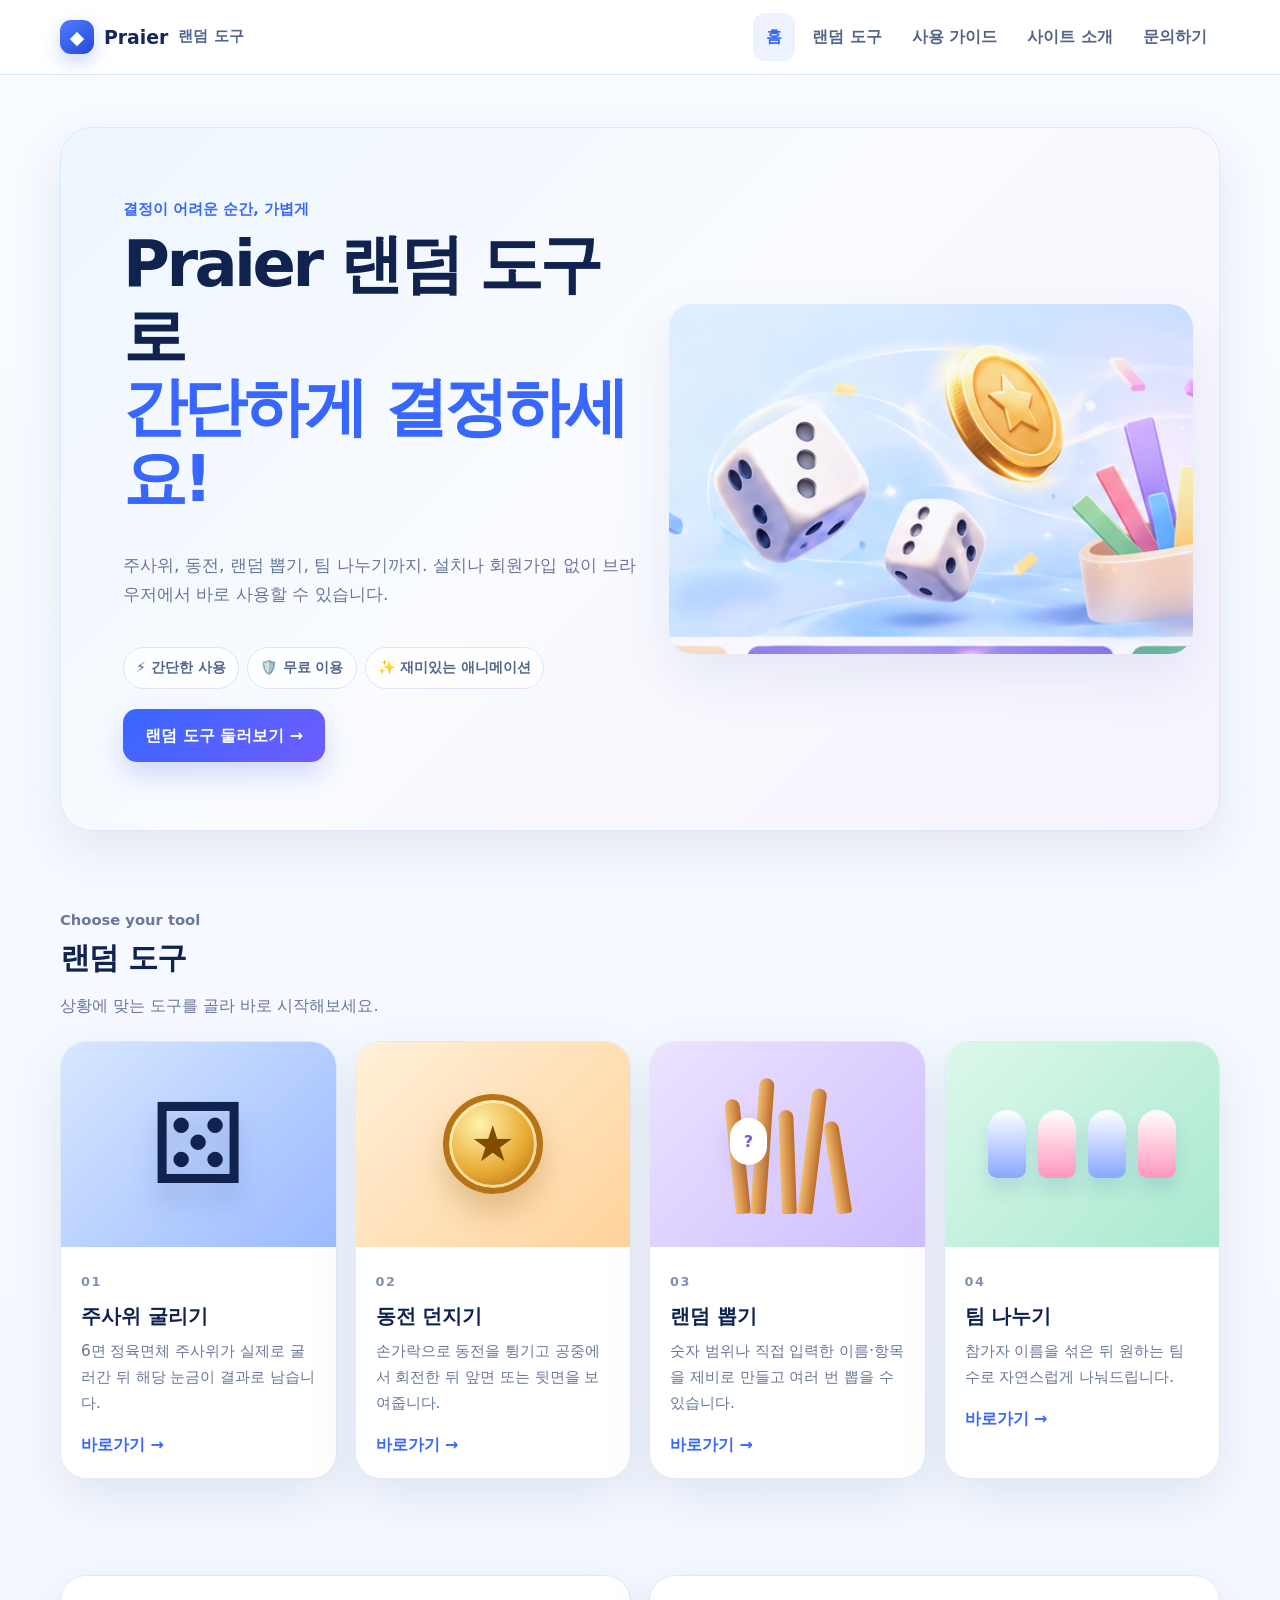
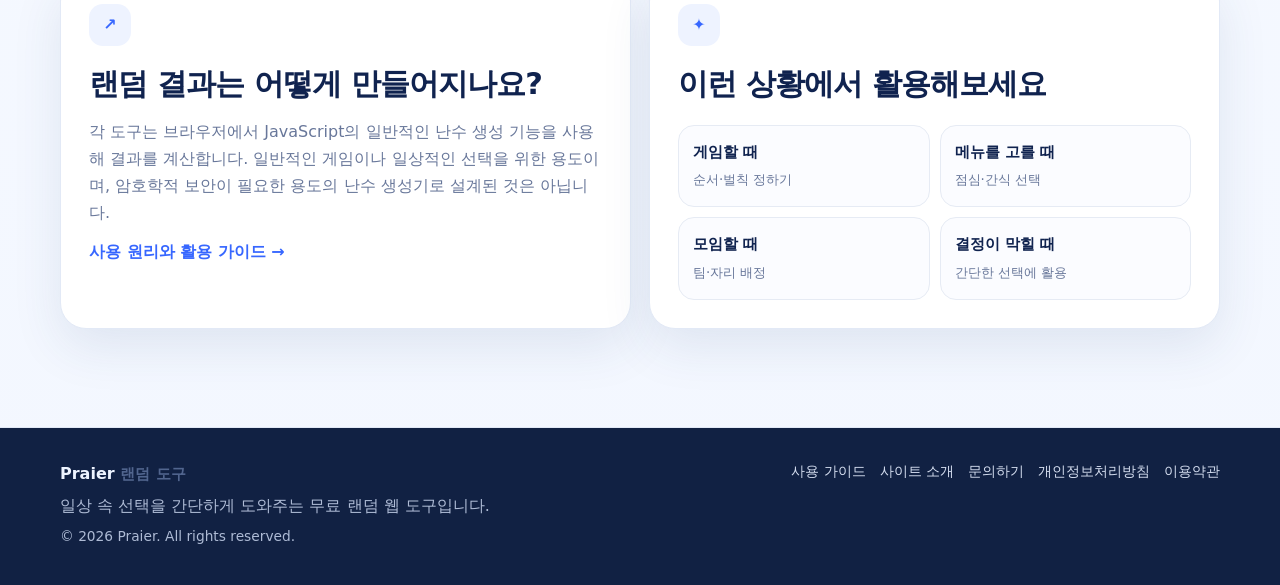
==== commit e2c4f345: "Add files via upload" ====
--- a/index.html
+++ b/index.html
@@ -1,59 +1,12 @@
-<!doctype html>
-<html lang="ko">
-<head>
-<meta charset="utf-8">
-<meta name="viewport" content="width=device-width,initial-scale=1">
-<title>Praier 랜덤 도구 | 주사위·동전·랜덤 뽑기·팀 나누기</title>
-<meta name="description" content="주사위, 동전 던지기, 랜덤 뽑기, 팀 나누기를 재미있는 애니메이션과 함께 이용할 수 있는 무료 랜덤 도구 모음입니다.">
-<link rel="stylesheet" href="css/style.css">
-</head>
-<body>
-<header class="site-header">
-  <div class="container nav">
-    <a class="logo" href="index.html"><span class="logo-mark">◆</span> Praier <span class="logo-sub">랜덤 도구</span></a>
-    <button class="menu-button" aria-label="메뉴 열기">☰</button>
-    <nav class="nav-links">
-      <a class="active" href="index.html">홈</a>
-      <a href="#tools">랜덤 도구</a>
-      <a href="#guide">활용 가이드</a>
-      <a href="about.html">사이트 소개</a>
-      <a href="contact.html">문의하기</a>
-    </nav>
-  </div>
-</header>
+<!doctype html><html lang="ko"><head><meta charset="utf-8"><meta name="viewport" content="width=device-width,initial-scale=1"><title>Praier 랜덤 도구 | 주사위·동전·랜덤 뽑기·팀 나누기</title><meta name="description" content="주사위, 동전 던지기, 랜덤 뽑기, 팀 나누기를 한곳에서 이용할 수 있는 무료 랜덤 결정 도구입니다."><link rel="stylesheet" href="css/style.css"></head><body>
+<header class="site-header"><div class="container nav"><a class="logo" href="index.html"><span class="logo-mark">◆</span>Praier <span class="logo-sub">랜덤 도구</span></a><button class="menu-button" aria-label="메뉴 열기">☰</button><nav class="nav-links"><a class="active" href="index.html">홈</a><a href="index.html#tools">랜덤 도구</a><a href="guide.html">사용 가이드</a><a href="about.html">사이트 소개</a><a href="contact.html">문의하기</a></nav></div></header>
 <main>
-<section class="hero hero-modern">
-  <div class="container hero-modern-grid">
-    <div class="hero-copy">
-      <p class="eyebrow">결정이 어려운 순간, 가볍게</p>
-      <h1>Praier 랜덤 도구로<br><span>간단하게 결정하세요!</span></h1>
-      <p class="lead">주사위, 동전 던지기, 랜덤 뽑기, 팀 나누기까지. 누구나 쉽게 사용할 수 있는 도구를 한곳에 모았습니다.</p>
-      <div class="hero-badges"><span>⚡ 간단한 사용</span><span>🛡️ 무료 이용</span><span>✨ 재미있는 애니메이션</span></div>
-      <a class="btn hero-cta" href="#tools">랜덤 도구 둘러보기 →</a>
-    </div>
-    <div class="hero-visual-wrap" aria-hidden="true">
-      <img class="hero-visual" src="hero-random-tools.png" alt="주사위와 동전, 랜덤 뽑기를 표현한 일러스트">
-    </div>
-  </div>
-</section>
-<section class="section tools-section" id="tools">
-  <div class="container">
-    <div class="section-head"><div><p class="eyebrow">Choose your tool</p><h2>랜덤 도구</h2><p>상황에 맞는 도구를 골라 바로 시작해보세요.</p></div></div>
-    <div class="tools-grid tools-grid-4">
-      <article class="tool-card tool-card-dice"><div class="tool-art"><div class="mini-die">⚄</div></div><div class="card-body"><span class="tool-kicker">01</span><h3>주사위 굴리기</h3><p>6면 정육면체 주사위가 굴러간 뒤 실제 눈금으로 결과를 보여줍니다.</p><a class="text-link" href="dice.html">바로가기 →</a></div></article>
-      <article class="tool-card tool-card-coin"><div class="tool-art"><div class="mini-coin">★</div></div><div class="card-body"><span class="tool-kicker">02</span><h3>동전 던지기</h3><p>손가락으로 동전을 튕기고 공중에서 회전한 뒤 앞면·뒷면을 확인합니다.</p><a class="text-link" href="coin.html">바로가기 →</a></div></article>
-      <article class="tool-card tool-card-lottery"><div class="tool-art"><div class="mini-sticks"><i></i><i></i><i></i><i></i><i></i><b>?</b></div></div><div class="card-body"><span class="tool-kicker">03</span><h3>랜덤 뽑기</h3><p>숫자나 이름을 직접 입력하고 여러 개의 제비를 원하는 만큼 뽑아보세요.</p><a class="text-link" href="random-number.html">바로가기 →</a></div></article>
-      <article class="tool-card tool-card-team"><div class="tool-art"><div class="mini-team"><span></span><span></span><span></span><span></span></div></div><div class="card-body"><span class="tool-kicker">04</span><h3>팀 나누기</h3><p>참가자를 섞은 뒤 선택한 팀 수에 맞춰 자연스럽게 배정합니다.</p><a class="text-link" href="team-generator.html">바로가기 →</a></div></article>
-    </div>
-  </div>
-</section>
-<section class="section" id="guide">
-  <div class="container info-grid">
-    <div class="info-box feature-panel"><div class="feature-icon">↗</div><div><h2>랜덤 도구는 이렇게 작동해요</h2><p>Praier의 도구는 브라우저에서 JavaScript의 일반적인 난수 생성 기능을 이용해 결과를 계산합니다. 일반적인 게임이나 일상적인 선택을 위한 도구이며, 암호학적 보안이 필요한 용도의 난수 생성기로 설계된 것은 아닙니다.</p><a class="text-link" href="dice.html">자세히 보기 →</a></div></div>
-    <div class="info-box scenario-panel"><div class="feature-icon">✦</div><div><h2>이런 상황에서 활용해보세요</h2><div class="scenario-grid"><div><b>게임할 때</b><small>벌칙 정하기 · 순서 결정</small></div><div><b>메뉴를 고를 때</b><small>점심 · 간식 · 여행지</small></div><div><b>모임할 때</b><small>팀 구성 · 자리 배정</small></div><div><b>결정이 막힐 때</b><small>간단한 선택에 활용</small></div></div></div></div>
-  </div>
-</section>
-</main>
-<footer class="footer"><div class="container footer-inner"><div><strong>Praier <span class="logo-sub">랜덤 도구</span></strong><p>일상 속 선택을 간단하게 도와주는 무료 랜덤 웹 도구입니다.</p><p class="small">© <span data-year></span> Praier. All rights reserved.</p></div><div class="footer-links small"><a href="about.html">사이트 소개</a><a href="contact.html">문의하기</a><a href="privacy.html">개인정보처리방침</a><a href="terms.html">이용약관</a></div></div></footer>
-<script src="js/common.js"></script>
-</body></html>+<section class="hero"><div class="container hero-wrap"><div class="hero-grid"><div class="hero-copy"><p class="eyebrow">결정이 어려운 순간, 가볍게</p><h1>Praier 랜덤 도구로<br><span>간단하게 결정하세요!</span></h1><p class="lead">주사위, 동전, 랜덤 뽑기, 팀 나누기까지. 설치나 회원가입 없이 브라우저에서 바로 사용할 수 있습니다.</p><div class="hero-badges"><span>⚡ 간단한 사용</span><span>🛡️ 무료 이용</span><span>✨ 재미있는 애니메이션</span></div><a class="btn hero-cta" href="#tools">랜덤 도구 둘러보기 →</a></div><div class="hero-visual-wrap"><img class="hero-visual" src="hero-random-tools.png" alt="주사위, 동전, 랜덤 뽑기, 팀 나누기를 표현한 3D 스타일 일러스트"></div></div></div></section>
+<section class="section" id="tools"><div class="container"><div class="section-head"><div><p class="eyebrow">Choose your tool</p><h2>랜덤 도구</h2><p>상황에 맞는 도구를 골라 바로 시작해보세요.</p></div></div><div class="tools-grid">
+<article class="tool-card tool-card-dice"><div class="tool-art"><div class="mini-die">⚄</div></div><div class="card-body"><span class="tool-kicker">01</span><h3>주사위 굴리기</h3><p>6면 정육면체 주사위가 실제로 굴러간 뒤 해당 눈금이 결과로 남습니다.</p><a class="text-link" href="dice.html">바로가기 →</a></div></article>
+<article class="tool-card tool-card-coin"><div class="tool-art"><div class="mini-coin">★</div></div><div class="card-body"><span class="tool-kicker">02</span><h3>동전 던지기</h3><p>손가락으로 동전을 튕기고 공중에서 회전한 뒤 앞면 또는 뒷면을 보여줍니다.</p><a class="text-link" href="coin.html">바로가기 →</a></div></article>
+<article class="tool-card tool-card-lottery"><div class="tool-art"><div class="mini-sticks"><i></i><i></i><i></i><i></i><i></i><b>?</b></div></div><div class="card-body"><span class="tool-kicker">03</span><h3>랜덤 뽑기</h3><p>숫자 범위나 직접 입력한 이름·항목을 제비로 만들고 여러 번 뽑을 수 있습니다.</p><a class="text-link" href="random-number.html">바로가기 →</a></div></article>
+<article class="tool-card tool-card-team"><div class="tool-art"><div class="mini-team"><span></span><span></span><span></span><span></span></div></div><div class="card-body"><span class="tool-kicker">04</span><h3>팀 나누기</h3><p>참가자 이름을 섞은 뒤 원하는 팀 수로 자연스럽게 나눠드립니다.</p><a class="text-link" href="team-generator.html">바로가기 →</a></div></article>
+</div></div></section>
+<section class="section"><div class="container info-grid"><div class="info-box"><div class="feature-icon">↗</div><h2>랜덤 결과는 어떻게 만들어지나요?</h2><p>각 도구는 브라우저에서 JavaScript의 일반적인 난수 생성 기능을 사용해 결과를 계산합니다. 일반적인 게임이나 일상적인 선택을 위한 용도이며, 암호학적 보안이 필요한 용도의 난수 생성기로 설계된 것은 아닙니다.</p><p style="margin-top:12px"><a class="text-link" href="guide.html">사용 원리와 활용 가이드 →</a></p></div><div class="info-box"><div class="feature-icon">✦</div><h2>이런 상황에서 활용해보세요</h2><div class="scenario-grid"><div><b>게임할 때</b><small>순서·벌칙 정하기</small></div><div><b>메뉴를 고를 때</b><small>점심·간식 선택</small></div><div><b>모임할 때</b><small>팀·자리 배정</small></div><div><b>결정이 막힐 때</b><small>간단한 선택에 활용</small></div></div></div></div></section>
+</main><footer class="footer"><div class="container footer-inner"><div><strong>Praier <span class="logo-sub">랜덤 도구</span></strong><p>일상 속 선택을 간단하게 도와주는 무료 랜덤 웹 도구입니다.</p><p class="small">© <span data-year></span> Praier. All rights reserved.</p></div><div class="footer-links small"><a href="guide.html">사용 가이드</a><a href="about.html">사이트 소개</a><a href="contact.html">문의하기</a><a href="privacy.html">개인정보처리방침</a><a href="terms.html">이용약관</a></div></div></footer><script src="js/common.js"></script></body></html>
--- a/css/style.css
+++ b/css/style.css
@@ -1,256 +1,17 @@
-:root{
-  --bg:#f7f8fc;
-  --surface:#fff;
-  --text:#172033;
-  --muted:#657086;
-  --border:#e4e8f0;
-  --primary:#315efb;
-  --primary-dark:#2448c7;
-  --success:#15803d;
-  --shadow:0 10px 30px rgba(23,32,51,.08);
-  --radius:18px;
-}
-*{box-sizing:border-box}
-html{scroll-behavior:smooth}
-body{
-  margin:0;
-  font-family:system-ui,-apple-system,BlinkMacSystemFont,"Segoe UI",Roboto,
-  "Noto Sans KR","Apple SD Gothic Neo",sans-serif;
-  background:var(--bg); color:var(--text); line-height:1.65;
-}
-a{color:inherit;text-decoration:none}
-button,input,textarea,select{font:inherit}
-button{cursor:pointer}
-.container{width:min(1100px,calc(100% - 32px));margin:auto}
-.site-header{
-  position:sticky;top:0;z-index:20;background:rgba(255,255,255,.94);
-  backdrop-filter:blur(10px);border-bottom:1px solid var(--border)
-}
-.nav{height:68px;display:flex;align-items:center;justify-content:space-between;gap:20px}
-.logo{font-weight:800;font-size:1.15rem;display:flex;align-items:center;gap:8px}
-.nav-links{display:flex;gap:6px;align-items:center}
-.nav-links a{padding:9px 12px;border-radius:10px;color:#4b5568}
-.nav-links a:hover,.nav-links a.active{background:#eef2ff;color:var(--primary)}
-.menu-button{display:none;border:1px solid var(--border);background:#fff;padding:8px 10px;border-radius:10px}
-.hero{padding:76px 0 42px}
-.hero-grid{display:grid;grid-template-columns:1.25fr .75fr;gap:30px;align-items:center}
-.eyebrow{font-size:.9rem;font-weight:750;color:var(--primary);margin:0 0 8px}
-h1{font-size:clamp(2rem,5vw,3.5rem);line-height:1.15;margin:.2rem 0 18px;letter-spacing:-.04em}
-h2{font-size:1.65rem;line-height:1.3;margin:0 0 14px}
-h3{margin:0 0 8px}
-.lead{font-size:1.08rem;color:var(--muted);max-width:700px}
-.hero-card,.card,.tool-box,.info-box{
-  background:var(--surface);border:1px solid var(--border);border-radius:var(--radius);
-  box-shadow:var(--shadow)
-}
-.hero-card{padding:28px;text-align:center}
-.hero-die{font-size:6rem;line-height:1;margin:15px}
-.btn{
-  display:inline-flex;align-items:center;justify-content:center;gap:8px;
-  border:0;border-radius:12px;padding:12px 18px;font-weight:750;
-  background:var(--primary);color:#fff;transition:.15s
-}
-.btn:hover{background:var(--primary-dark);transform:translateY(-1px)}
-.btn.secondary{background:#eef2ff;color:var(--primary)}
-.btn.ghost{background:#fff;color:var(--text);border:1px solid var(--border)}
-.section{padding:42px 0}
-.section-head{display:flex;justify-content:space-between;align-items:end;gap:20px;margin-bottom:20px}
-.section-head p{margin:0;color:var(--muted)}
-.tools-grid{display:grid;grid-template-columns:repeat(3,1fr);gap:18px}
-.card{padding:24px}
-.tool-icon{font-size:2rem;margin-bottom:12px}
-.card p{color:var(--muted);margin:7px 0 18px}
-.text-link{color:var(--primary);font-weight:750}
-.two-col{display:grid;grid-template-columns:1fr 1fr;gap:20px}
-.article{max-width:820px;margin:0 auto;padding:55px 0}
-.article .lead{font-size:1.12rem}
-.article h2{margin-top:34px}
-.article ul,.article ol{padding-left:24px}
-.article li{margin:6px 0}
-.note{padding:16px 18px;border-left:4px solid var(--primary);background:#eef2ff;border-radius:10px}
-.tool-page{padding:48px 0}
-.tool-layout{display:grid;grid-template-columns:1fr 330px;gap:22px;align-items:start}
-.tool-box{padding:28px}
-.tool-controls{display:flex;flex-wrap:wrap;gap:12px;align-items:end}
-.field{display:flex;flex-direction:column;gap:6px;min-width:120px}
-.field label{font-size:.9rem;font-weight:700}
-input,textarea,select{
-  width:100%;border:1px solid #cfd6e3;border-radius:10px;padding:10px 12px;
-  background:#fff;color:var(--text);outline:none
-}
-input:focus,textarea:focus,select:focus{border-color:var(--primary);box-shadow:0 0 0 3px rgba(49,94,251,.12)}
-textarea{min-height:150px;resize:vertical}
-.result{margin-top:24px;padding:24px;border-radius:14px;background:#f3f5fa;text-align:center}
-.result-value{font-size:2.5rem;font-weight:850;line-height:1.2;margin:8px 0}
-.muted{color:var(--muted)}
-.dice-board{display:grid;grid-template-columns:repeat(auto-fit,minmax(140px,1fr));gap:12px;margin-top:20px}
-.player{border:1px solid var(--border);border-radius:14px;padding:16px;text-align:center;background:#fff}
-.die{font-size:3.4rem;line-height:1.2}
-.player-name{font-weight:800;margin-bottom:6px}
-.picker-list{display:grid;gap:8px;margin-top:12px}
-.option-row{display:flex;gap:8px}
-.option-row input{flex:1}
-.list-actions{display:flex;gap:8px;margin-top:10px;flex-wrap:wrap}
-.team-result{display:grid;grid-template-columns:repeat(auto-fit,minmax(180px,1fr));gap:12px;text-align:left}
-.team{background:#fff;border:1px solid var(--border);padding:15px;border-radius:12px}
-.team ul{margin:8px 0 0;padding-left:20px}
-.faq{border-top:1px solid var(--border);padding:18px 0}
-.faq strong{display:block;margin-bottom:5px}
-.footer{margin-top:50px;border-top:1px solid var(--border);background:#fff}
-.footer-inner{padding:32px 0;display:flex;justify-content:space-between;gap:20px;flex-wrap:wrap}
-.footer p{margin:5px 0;color:var(--muted)}
-.footer-links{display:flex;gap:15px;flex-wrap:wrap;color:#596579}
-.small{font-size:.88rem}
-.hidden{display:none!important}
-@media(max-width:800px){
-  .hero-grid,.tool-layout,.two-col{grid-template-columns:1fr}
-  .tools-grid{grid-template-columns:repeat(2,1fr)}
-  .nav{position:relative}
-  .menu-button{display:block}
-  .nav-links{display:none;position:absolute;left:0;right:0;top:68px;background:#fff;border-bottom:1px solid var(--border);padding:10px;flex-direction:column;align-items:stretch}
-  .nav-links.open{display:flex}
-}
-@media(max-width:560px){
-  .tools-grid{grid-template-columns:1fr}
-  .hero{padding-top:48px}
-  .container{width:min(100% - 22px,1100px)}
-  .tool-box,.card,.hero-card{padding:20px}
-}
-
-/* ===== Interactive animation upgrade ===== */
-.dice-board{display:grid;grid-template-columns:repeat(auto-fit,minmax(150px,1fr));gap:14px;margin-top:20px}
-.dice-player-card{padding:18px;border:1px solid #e7e7e7;border-radius:18px;background:#fff;text-align:center;transition:.35s ease;box-shadow:0 8px 24px rgba(0,0,0,.05)}
-.dice-player-card.is-winner{transform:translateY(-5px);box-shadow:0 14px 30px rgba(0,0,0,.11);border-color:#ffd166}
-.player-name{font-weight:700}
-.dice-stage{height:120px;display:grid;place-items:center;perspective:700px}
-.dice-emoji{font-size:74px;line-height:1;filter:drop-shadow(0 12px 8px rgba(0,0,0,.12));transform-style:preserve-3d}
-.is-rolling .dice-emoji{animation:diceRoll 1.05s cubic-bezier(.24,.8,.36,1) infinite}
-.is-finished .dice-emoji{animation:diceSettle .5s ease-out}
-.dice-number{font-size:2rem;font-weight:800;margin-top:4px}
-.dice-state{font-size:.9rem;color:#777;margin-top:4px}
-@keyframes diceRoll{0%{transform:rotateX(0) rotateY(0) rotateZ(0) scale(1)}25%{transform:rotateX(135deg) rotateY(120deg) rotateZ(20deg) scale(1.06)}50%{transform:rotateX(290deg) rotateY(250deg) rotateZ(-16deg) scale(.95)}75%{transform:rotateX(455deg) rotateY(380deg) rotateZ(14deg) scale(1.05)}100%{transform:rotateX(540deg) rotateY(520deg) rotateZ(0) scale(1)}}
-@keyframes diceSettle{0%{transform:rotateX(540deg) rotateY(520deg) scale(.9)}65%{transform:rotateX(560deg) rotateY(535deg) scale(1.08)}100%{transform:rotateX(540deg) rotateY(520deg) scale(1)}}
-
-.coin-stage{position:relative;min-height:350px;display:grid;place-items:center;overflow:hidden;border-radius:20px;background:linear-gradient(180deg,#f9fafb,#eef2f7)}
-.coin-hand{position:absolute;bottom:38px;left:50%;font-size:64px;transform:translateX(-130px);filter:drop-shadow(0 12px 8px rgba(0,0,0,.12));z-index:2}
-.coin-visual{position:relative;width:118px;height:118px;display:grid;place-items:center;border-radius:50%;font-size:66px;z-index:3;filter:drop-shadow(0 18px 12px rgba(0,0,0,.15));transform-style:preserve-3d}
-.coin-flipping{animation:coinFlip 1.45s cubic-bezier(.2,.8,.2,1) forwards}
-.coin-land{animation:coinLand .45s ease-out}
-.hand-flick{animation:handFlick .32s ease-out}
-.coin-result-wait{opacity:.72}
-.coin-result-show{animation:resultPop .45s ease-out}
-@keyframes handFlick{0%{transform:translateX(-130px) translateY(0) rotate(0)}45%{transform:translateX(-150px) translateY(-18px) rotate(-15deg)}100%{transform:translateX(-130px) translateY(0) rotate(0)}}
-@keyframes coinFlip{0%{transform:translate(0,35px) rotateY(0deg) rotateZ(0deg) scale(.92)}15%{transform:translate(20px,-35px) rotateY(540deg) rotateZ(16deg) scale(1)}35%{transform:translate(42px,-112px) rotateY(1260deg) rotateZ(-22deg) scale(1.02)}55%{transform:translate(70px,-150px) rotateY(1980deg) rotateZ(25deg) scale(1.04)}72%{transform:translate(92px,-105px) rotateY(2700deg) rotateZ(-18deg) scale(1.01)}88%{transform:translate(110px,-20px) rotateY(3240deg) rotateZ(10deg) scale(.98)}100%{transform:translate(125px,0) rotateY(3600deg) rotateZ(0) scale(1)}}
-@keyframes coinLand{0%{transform:translate(125px,0) scale(1.08)}65%{transform:translate(125px,8px) scale(.94)}100%{transform:translate(125px,0) scale(1)}}
-
-.lottery-controls{display:grid;grid-template-columns:repeat(3,minmax(120px,1fr));gap:12px;align-items:end}
-.stick-board{display:flex;align-items:flex-end;justify-content:center;gap:9px;min-height:270px;padding:28px 12px 12px;overflow-x:auto}
-.lottery-stick{position:relative;width:34px;height:205px;border:0;background:linear-gradient(90deg,#b8743a,#e9ad70 48%,#b06b35);border-radius:12px 12px 6px 6px;cursor:pointer;transform:rotate(var(--tilt));transition:transform .2s,filter .2s;animation:stickDrop .55s ease-out var(--delay) both;box-shadow:inset 2px 0 3px rgba(255,255,255,.25),4px 8px 14px rgba(0,0,0,.1)}
-.lottery-stick:hover:not(:disabled){transform:translateY(-12px) rotate(var(--tilt));filter:brightness(1.05)}
-.stick-top{position:absolute;top:-9px;left:5px;width:24px;height:24px;border-radius:50%;background:#f2c39b;box-shadow:0 3px 6px rgba(0,0,0,.1)}
-.stick-label{position:absolute;top:54%;left:50%;transform:translate(-50%,-50%);font-size:1.15rem;font-weight:800;color:#fff;text-shadow:0 1px 2px rgba(0,0,0,.25)}
-.stick-number{position:absolute;left:50%;bottom:14px;transform:translate(-50%,20px);opacity:0;font-size:1rem;font-weight:900;color:#5b331c;white-space:nowrap;background:#fff6e9;padding:5px 6px;border-radius:8px}
-.lottery-stick.is-picked{animation:stickPick .72s cubic-bezier(.2,.8,.2,1) forwards}
-.lottery-stick.is-picked .stick-label{opacity:0}
-.lottery-stick.is-picked .stick-number{animation:numberReveal .5s .3s ease-out forwards}
-.lottery-stick.is-other{opacity:.42;transform:scale(.96) rotate(var(--tilt))}
-@keyframes stickDrop{0%{opacity:0;transform:translateY(-40px) rotate(var(--tilt))}100%{opacity:1;transform:translateY(0) rotate(var(--tilt))}}
-@keyframes stickPick{0%{transform:translateY(0) rotate(var(--tilt))}35%{transform:translateY(-54px) rotate(0deg) scale(1.08)}100%{transform:translateY(-28px) rotate(0deg) scale(1.04)}}
-@keyframes numberReveal{0%{opacity:0;transform:translate(-50%,20px) scale(.7)}100%{opacity:1;transform:translate(-50%,0) scale(1)}}
-
-.dart-game{display:grid;gap:20px}
-.dart-arena{position:relative;width:min(430px,90vw);aspect-ratio:1;margin:0 auto;display:grid;place-items:center}
-.dart-pointer{position:absolute;top:-2px;left:50%;transform:translateX(-50%);z-index:6;font-size:34px;filter:drop-shadow(0 7px 5px rgba(0,0,0,.12))}
-.dart-wheel{position:relative;width:88%;height:88%;border-radius:50%;overflow:hidden;border:10px solid #fff;box-shadow:0 15px 35px rgba(0,0,0,.15);background:#ddd;transition:transform 2.45s cubic-bezier(.15,.75,.15,1)}
-.dart-slice{position:absolute;inset:0;transform:rotate(calc(var(--i) * (360deg / var(--n))));clip-path:polygon(50% 50%,50% 0%,calc(50% + 49% * sin(360deg / var(--n))) calc(50% - 49% * cos(360deg / var(--n))),50% 50%);display:flex;align-items:flex-start;justify-content:center;background:var(--bg);padding-top:25px;font-weight:800}
-.dart-slice span{transform:rotate(calc(-1 * var(--i) * (360deg / var(--n))));max-width:100px;text-align:center}
-.dart-center{position:absolute;width:54px;height:54px;border-radius:50%;background:#fff;border:7px solid #222;z-index:3;box-shadow:0 5px 12px rgba(0,0,0,.16)}
-.dart{position:absolute;right:8%;bottom:9%;font-size:70px;z-index:7;transform:translate(180px,180px) rotate(-45deg);opacity:0}
-.dart-throw{animation:dartThrow 1.05s cubic-bezier(.2,.75,.2,1) forwards}
-.dart-status{text-align:center;font-weight:700;min-height:24px}
-@keyframes dartThrow{0%{opacity:0;transform:translate(180px,180px) rotate(-45deg) scale(.8)}18%{opacity:1;transform:translate(90px,100px) rotate(-25deg) scale(1)}65%{opacity:1;transform:translate(24px,22px) rotate(-8deg) scale(1.06)}100%{opacity:1;transform:translate(0,0) rotate(0deg) scale(1)}}
-
-.team-shuffle-scene{min-height:330px;display:grid;place-items:center;position:relative;overflow:hidden;border-radius:20px;background:linear-gradient(180deg,#fafafa,#f0f3f7)}
-.shuffle-ring{position:relative;width:230px;height:230px;animation:ringSpin 1.45s ease-in-out}
-.shuffle-ring span{position:absolute;left:50%;top:50%;padding:8px 12px;background:#fff;border-radius:999px;box-shadow:0 8px 18px rgba(0,0,0,.1);font-size:.88rem;font-weight:700;transform:rotate(calc(var(--i) * 30deg)) translateY(-94px) rotate(calc(var(--i) * -30deg));animation:chipOrbit 1.15s ease-in-out}
-.shuffle-caption{position:absolute;bottom:28px;font-weight:700}
-@keyframes ringSpin{0%{transform:rotate(0) scale(.8)}60%{transform:rotate(440deg) scale(1.04)}100%{transform:rotate(720deg) scale(.9)}}
-@keyframes chipOrbit{0%{opacity:0;transform:rotate(calc(var(--i) * 30deg)) translateY(0) rotate(calc(var(--i) * -30deg)) scale(.6)}25%{opacity:1}100%{opacity:1;transform:rotate(calc(var(--i) * 30deg + 360deg)) translateY(-94px) rotate(calc(var(--i) * -30deg - 360deg)) scale(1)}}
-.team-results{display:grid;grid-template-columns:repeat(auto-fit,minmax(200px,1fr));gap:14px}
-.team-card{opacity:0;transform:translateY(20px) scale(.96);padding:18px;border-radius:18px;background:#fff;border:1px solid #e8e8e8;box-shadow:0 10px 24px rgba(0,0,0,.06)}
-.team-card-show{animation:teamCardIn .5s ease-out var(--team-delay) forwards}
-.member-chip{opacity:0;transform:translateY(8px) scale(.92);display:inline-block;margin:5px 5px 0 0;padding:8px 12px;border-radius:999px;background:#f4f5f7;font-weight:700}
-.member-chip-show{animation:memberIn .45s ease-out var(--member-delay) forwards}
-@keyframes teamCardIn{to{opacity:1;transform:translateY(0) scale(1)}}
-@keyframes memberIn{to{opacity:1;transform:translateY(0) scale(1)}}
-@keyframes resultPop{0%{opacity:0;transform:scale(.7) translateY(12px)}70%{transform:scale(1.08)}100%{opacity:1;transform:scale(1) translateY(0)}}
-
-@media(max-width:700px){
-  .lottery-controls{grid-template-columns:1fr 1fr}
-  .lottery-controls .full-mobile{grid-column:1/-1}
-  .stick-board{justify-content:flex-start}
-  .dart-arena{width:min(350px,92vw)}
-  .coin-stage{min-height:300px}
-}
-@media(prefers-reduced-motion:reduce){
-  *,*::before,*::after{animation-duration:.01ms!important;animation-iteration-count:1!important;scroll-behavior:auto!important;transition-duration:.01ms!important}
-}
-
-/* ===== Final interaction polish ===== */
-.dice-result-top{font-size:2.15rem;font-weight:900;line-height:1;min-height:2.35rem;margin-bottom:8px;opacity:.32;transform:translateY(4px) scale(.9)}
-.dice-result-top.result-pop{animation:resultPop .45s ease-out forwards}
-.dice-player-card.is-winner .dice-result-top{color:#d08a00;text-shadow:0 3px 14px rgba(255,193,7,.28)}
-.dice-stage{height:154px;display:grid;place-items:center;perspective:900px}
-.dice-cube-wrap{width:104px;height:104px;display:grid;place-items:center;perspective:900px}
-.die-cube{--size:44px;width:88px;height:88px;position:relative;transform-style:preserve-3d;transform:rotateX(0) rotateY(0) rotateZ(0);transition:transform .25s ease;filter:drop-shadow(0 18px 10px rgba(0,0,0,.16))}
-.dice-player-card.is-rolling .die-cube{animation:physicalDiceRoll 1.5s cubic-bezier(.2,.75,.2,1) forwards}
-.die-cube.dice-final{animation:diceFinalSettle .42s ease-out forwards;transform:var(--final-transform)}
-.die-face{position:absolute;inset:0;border-radius:14px;background:linear-gradient(145deg,#fff 5%,#eef2f7 55%,#d6dce5);border:1px solid rgba(24,34,54,.12);box-shadow:inset 7px 7px 14px rgba(255,255,255,.65),inset -9px -9px 16px rgba(67,78,96,.13);display:grid;grid-template-columns:repeat(3,1fr);grid-template-rows:repeat(3,1fr);padding:11px;backface-visibility:hidden}
-.die-front{transform:translateZ(44px)} .die-back{transform:rotateY(180deg) translateZ(44px)} .die-right{transform:rotateY(90deg) translateZ(44px)} .die-left{transform:rotateY(-90deg) translateZ(44px)} .die-top{transform:rotateX(90deg) translateZ(44px)} .die-bottom{transform:rotateX(-90deg) translateZ(44px)}
-.pip{width:12px;height:12px;border-radius:50%;background:#2d3e5c;box-shadow:inset 1px 1px 2px rgba(255,255,255,.35),0 1px 2px rgba(0,0,0,.18);align-self:center;justify-self:center}
-.pip-1{grid-area:1/1}.pip-2{grid-area:1/2}.pip-3{grid-area:1/3}.pip-4{grid-area:2/1}.pip-5{grid-area:2/2}.pip-6{grid-area:2/3}.pip-7{grid-area:3/1}.pip-8{grid-area:3/2}.pip-9{grid-area:3/3}
-@keyframes physicalDiceRoll{0%{transform:rotateX(0) rotateY(0) rotateZ(0) translateY(0) scale(1)}18%{transform:translateY(-22px) rotateX(180deg) rotateY(240deg) rotateZ(80deg) scale(1.04)}42%{transform:translateY(12px) rotateX(410deg) rotateY(520deg) rotateZ(170deg) scale(.94)}68%{transform:translateY(-18px) rotateX(650deg) rotateY(790deg) rotateZ(250deg) scale(1.06)}86%{transform:translateY(5px) rotateX(800deg) rotateY(980deg) rotateZ(320deg) scale(.98)}100%{transform:translateY(0) rotateX(920deg) rotateY(1120deg) rotateZ(360deg) scale(1)}}
-@keyframes diceFinalSettle{0%{transform:var(--final-transform) scale(.9) translateY(-8px)}70%{transform:var(--final-transform) scale(1.05) translateY(2px)}100%{transform:var(--final-transform) scale(1) translateY(0)}}
-.dice-summary{margin:0 0 16px;padding:15px 18px;border-radius:16px;background:#f6f8fb;border:1px solid var(--border);font-weight:800;font-size:1.05rem;text-align:center}
-.dice-summary.summary-show{animation:resultPop .45s ease-out}
-
-.coin-stage{min-height:390px;position:relative;overflow:hidden;border-radius:22px;background:radial-gradient(circle at 55% 35%,#ffffff 0,#eef3f8 52%,#dde5ef 100%);display:grid;place-items:center}
-.coin-hand-scene{position:absolute;left:50%;bottom:26px;width:310px;height:280px;transform:translateX(-25%)}
-.coin-hand{position:absolute;left:0;bottom:0;width:210px;height:220px;transform-origin:48% 84%;z-index:2;filter:drop-shadow(0 15px 11px rgba(0,0,0,.12))}
-.palm{position:absolute;left:40px;bottom:0;font-size:150px;line-height:1}
-.flick-finger{position:absolute;right:19px;top:28px;font-size:62px;transform:rotate(-34deg);transform-origin:80% 85%}
-.coin-visual{position:absolute;left:111px;bottom:126px;width:96px;height:96px;border-radius:50%;transform-style:preserve-3d;z-index:3;filter:drop-shadow(0 17px 10px rgba(0,0,0,.22))}
-.coin-face{position:absolute;inset:0;border-radius:50%;display:grid;place-items:center;backface-visibility:hidden;border:5px solid #a96816;background:radial-gradient(circle at 35% 30%,#ffe7a0 0,#e9ad3d 38%,#b86d13 100%);color:#6d3d0a;box-shadow:inset 0 0 0 3px rgba(255,248,210,.7),inset -10px -12px 16px rgba(90,46,0,.2)}
-.coin-heads{transform:rotateY(0)} .coin-tails{transform:rotateY(180deg)}
-.coin-heads span,.coin-tails span{position:absolute;top:10px;font-size:.78rem;font-weight:900;letter-spacing:.08em}.coin-heads b,.coin-tails b{font-size:2.6rem;line-height:1}
-.show-heads .coin-face.coin-tails{visibility:hidden}.show-tails .coin-face.coin-heads{visibility:hidden}
-.coin-flipping{animation:coinLaunch 1.7s cubic-bezier(.15,.78,.17,1) forwards}
-.coin-land{animation:coinLand2 .42s ease-out forwards}
-.hand-flick{animation:handFlick2 .32s cubic-bezier(.2,.7,.2,1) forwards}
-.coin-instruction{position:absolute;bottom:16px;left:50%;transform:translateX(-50%);padding:9px 14px;border-radius:999px;background:rgba(255,255,255,.82);backdrop-filter:blur(5px);font-size:.88rem;font-weight:700;white-space:nowrap;z-index:4}
-@keyframes handFlick2{0%{transform:rotate(0) translate(0,0)}35%{transform:rotate(-6deg) translate(7px,-7px)}100%{transform:rotate(0) translate(0,0)}}
-@keyframes coinLaunch{0%{transform:translate(0,0) rotateY(0deg) rotateZ(0deg) scale(.94)}12%{transform:translate(28px,-64px) rotateY(400deg) rotateZ(18deg) scale(1)}35%{transform:translate(72px,-172px) rotateY(1260deg) rotateZ(-18deg) scale(1.03)}58%{transform:translate(112px,-205px) rotateY(2140deg) rotateZ(20deg) scale(1.05)}78%{transform:translate(148px,-132px) rotateY(2920deg) rotateZ(-14deg) scale(1.02)}92%{transform:translate(171px,-26px) rotateY(3420deg) rotateZ(7deg) scale(.99)}100%{transform:translate(180px,0) rotateY(3600deg) rotateZ(0) scale(1)}}
-@keyframes coinLand2{0%{transform:translate(180px,0) scale(1.08)}55%{transform:translate(180px,8px) scale(.95)}100%{transform:translate(180px,0) scale(1)}}
-
-.lottery-mode{display:flex;gap:8px;margin-bottom:14px;background:#f5f7fa;border-radius:14px;padding:5px}.mode-tab{border:0;background:transparent;padding:11px 16px;border-radius:10px;font-weight:800;color:#67758a;cursor:pointer}.mode-tab.active{background:#fff;color:#1f3b73;box-shadow:0 3px 12px rgba(0,0,0,.07)}
-.custom-only textarea{width:100%;resize:vertical}.field-note{font-size:.84rem;color:var(--muted);margin:6px 0 0}.tool-actions{display:flex;gap:10px;margin-top:12px}
-.lottery-stick{height:210px}.stick-number{max-width:150px;overflow:hidden;text-overflow:ellipsis}
-
-@media(max-width:700px){.coin-hand-scene{transform:translateX(-34%);scale:.92}.coin-instruction{font-size:.78rem}.dice-result-top{font-size:1.9rem}}
-@media(prefers-reduced-motion:reduce){.dice-player-card.is-rolling .die-cube,.coin-flipping,.hand-flick,.coin-land{animation:none!important}.die-cube.dice-final{animation:none!important}}
-
-
-/* ===== 2026 visual refresh ===== */
-.logo{letter-spacing:-.02em}.logo-mark{display:inline-grid;place-items:center;width:30px;height:30px;border-radius:9px;background:linear-gradient(135deg,#5b7cff,#315efb);color:#fff;font-size:12px;box-shadow:0 8px 18px rgba(49,94,251,.2)}.logo-sub{font-weight:700;color:#5a6780;margin-left:2px}
-.hero-modern{padding:52px 0 42px;background:radial-gradient(circle at 74% 38%,rgba(122,171,255,.18),transparent 34%),linear-gradient(135deg,#fbfdff 0%,#eef5ff 52%,#f7f2ff 100%);overflow:hidden}.hero-modern-grid{display:grid;grid-template-columns:1fr 1.15fr;gap:24px;align-items:center}.hero-copy{padding:24px 0}.hero-copy h1{font-size:clamp(2.35rem,5vw,4.1rem);margin-bottom:16px}.hero-copy h1 span{color:#315efb}.hero-badges{display:flex;gap:8px;flex-wrap:wrap;margin:20px 0 24px}.hero-badges span{padding:8px 12px;border-radius:999px;background:rgba(255,255,255,.78);border:1px solid rgba(49,94,251,.12);box-shadow:0 6px 18px rgba(42,62,97,.05);font-size:.88rem;font-weight:750}.hero-cta{padding:13px 20px;border-radius:999px}.hero-visual-wrap{position:relative;min-height:360px;display:grid;place-items:center}.hero-visual{width:100%;max-width:650px;border-radius:28px;mix-blend-mode:multiply;filter:saturate(.98) contrast(1.01) drop-shadow(0 20px 24px rgba(43,65,113,.12));transform:translateY(4px);animation:heroFloat 6s ease-in-out infinite}@keyframes heroFloat{0%,100%{transform:translateY(4px)}50%{transform:translateY(-8px)}}
-.tools-section{padding-top:26px}.tools-grid-4{grid-template-columns:repeat(4,1fr)}.tool-card{overflow:hidden;background:#fff;border:1px solid var(--border);border-radius:22px;box-shadow:0 12px 28px rgba(27,39,70,.07);transition:transform .2s ease,box-shadow .2s ease}.tool-card:hover{transform:translateY(-5px);box-shadow:0 18px 36px rgba(27,39,70,.12)}.tool-art{height:160px;display:grid;place-items:center;overflow:hidden}.tool-card-dice .tool-art{background:linear-gradient(135deg,#e7f0ff,#d7e5ff)}.tool-card-coin .tool-art{background:linear-gradient(135deg,#fff4e1,#ffe0a7)}.tool-card-lottery .tool-art{background:linear-gradient(135deg,#efe8ff,#dfd1ff)}.tool-card-team .tool-art{background:linear-gradient(135deg,#e3f9ef,#c9efdf)}.card-body{padding:20px}.tool-kicker{display:block;font-size:.76rem;font-weight:900;letter-spacing:.08em;color:#70809b;margin-bottom:4px}.tool-card h3{font-size:1.2rem;margin-bottom:6px}.tool-card p{font-size:.92rem;min-height:88px;margin-bottom:12px}.mini-die{font-size:92px;filter:drop-shadow(0 16px 12px rgba(49,94,251,.18));transform:rotate(16deg) rotateX(8deg)}.mini-coin{width:92px;height:92px;border-radius:50%;display:grid;place-items:center;background:radial-gradient(circle at 30% 28%,#fff0af,#e9a72b 50%,#a76712 100%);border:6px solid #bc7a19;color:#7e4b0b;font-size:40px;box-shadow:inset 0 0 0 4px rgba(255,255,255,.4),0 14px 20px rgba(144,88,14,.2);transform:rotate(-9deg)}.mini-sticks{position:relative;width:180px;height:130px;display:flex;gap:9px;align-items:flex-end;justify-content:center}.mini-sticks i{display:block;width:18px;height:108px;border-radius:9px 9px 5px 5px;background:linear-gradient(90deg,#c78646,#efc084,#b16a32);transform:rotate(var(--r,0deg));box-shadow:3px 8px 12px rgba(0,0,0,.12)}.mini-sticks i:nth-child(1){--r:-16deg}.mini-sticks i:nth-child(2){--r:-8deg}.mini-sticks i:nth-child(3){height:118px}.mini-sticks i:nth-child(4){--r:8deg}.mini-sticks i:nth-child(5){--r:16deg}.mini-sticks b{position:absolute;top:2px;left:50%;transform:translateX(-50%);width:42px;height:42px;border-radius:50%;display:grid;place-items:center;background:#fff;color:#7d5de6;font-size:22px;box-shadow:0 8px 16px rgba(70,40,140,.12)}.mini-team{display:grid;grid-template-columns:repeat(2,50px);gap:10px}.mini-team span{width:50px;height:50px;border-radius:50% 50% 42% 42%;background:linear-gradient(180deg,#4d9fff,#2d67e8);box-shadow:0 8px 16px rgba(40,95,216,.2)}.mini-team span:nth-child(n+3){background:linear-gradient(180deg,#ff8fb4,#ef4e82)}.info-grid{display:grid;grid-template-columns:1fr 1.3fr;gap:18px}.feature-panel,.scenario-panel{display:flex;gap:16px;align-items:flex-start;padding:24px}.feature-icon{flex:0 0 44px;height:44px;border-radius:14px;display:grid;place-items:center;background:#edf3ff;color:#315efb;font-size:1.25rem;font-weight:900}.scenario-grid{display:grid;grid-template-columns:repeat(2,1fr);gap:10px;margin-top:10px}.scenario-grid>div{padding:12px 14px;border-radius:14px;background:#f7f9fd;border:1px solid #eef1f6}.scenario-grid b,.scenario-grid small{display:block}.scenario-grid b{font-size:.92rem}.scenario-grid small{color:var(--muted);margin-top:3px}
-/* Dice: a genuine 6-faced cube */
-.dice-stage{height:185px;display:grid;place-items:center;perspective:900px}.dice-cube-wrap{width:120px;height:120px;display:grid;place-items:center;perspective:900px}.die-cube{--s:56px;width:112px;height:112px;position:relative;transform-style:preserve-3d;transform:rotateX(0) rotateY(0);filter:drop-shadow(0 18px 10px rgba(0,0,0,.18))}.die-face{position:absolute;inset:0;border-radius:18px;background:linear-gradient(145deg,#fff 2%,#eef3f9 52%,#d7dfe9 100%);border:1px solid rgba(20,34,58,.14);box-shadow:inset 8px 8px 16px rgba(255,255,255,.75),inset -11px -11px 18px rgba(61,73,93,.13);display:grid;grid-template-columns:repeat(3,1fr);grid-template-rows:repeat(3,1fr);padding:13px;backface-visibility:hidden}.die-front{transform:translateZ(56px)}.die-back{transform:rotateY(180deg) translateZ(56px)}.die-right{transform:rotateY(90deg) translateZ(56px)}.die-left{transform:rotateY(-90deg) translateZ(56px)}.die-top{transform:rotateX(90deg) translateZ(56px)}.die-bottom{transform:rotateX(-90deg) translateZ(56px)}.pip{width:14px;height:14px;border-radius:50%;background:#1c2e4d;box-shadow:inset 1px 1px 2px rgba(255,255,255,.35),0 2px 3px rgba(0,0,0,.18);align-self:center;justify-self:center}.pip-1{grid-area:1/1}.pip-2{grid-area:1/2}.pip-3{grid-area:1/3}.pip-4{grid-area:2/1}.pip-5{grid-area:2/2}.pip-6{grid-area:2/3}.pip-7{grid-area:3/1}.pip-8{grid-area:3/2}.pip-9{grid-area:3/3}.dice-player-card{position:relative;padding:18px 16px 20px;border:1px solid #e7ebf1;border-radius:20px;background:#fff;text-align:center;box-shadow:0 9px 25px rgba(25,42,73,.06);overflow:hidden}.dice-player-card.is-winner{border-color:#f4c95f;box-shadow:0 16px 30px rgba(198,139,21,.15);transform:translateY(-5px)}.dice-player-card.is-rolling .die-cube{animation:physicalDiceRoll 1.65s cubic-bezier(.18,.78,.2,1) forwards}.die-cube.dice-final{animation:diceFinalSettle .42s ease-out forwards;transform:var(--final-transform)}.dice-result-top{font-size:2.15rem;font-weight:950;line-height:1;min-height:38px;margin-top:4px;opacity:.38}.dice-result-top.result-pop{animation:resultPop .45s ease-out forwards}.dice-player-card.is-winner .dice-result-top{color:#c88700;text-shadow:0 3px 14px rgba(255,193,7,.28)}.dice-state{font-size:.88rem;color:#707d91;margin-top:4px}.dice-summary{margin:0 0 14px;padding:15px 18px;border-radius:16px;background:linear-gradient(180deg,#f8fbff,#eff4ff);border:1px solid #dfe8f7;font-weight:850;text-align:center}.dice-summary.summary-show{animation:resultPop .45s ease-out}@keyframes physicalDiceRoll{0%{transform:translateY(0) rotateX(0) rotateY(0) rotateZ(0) scale(1)}18%{transform:translateY(-24px) rotateX(var(--spinX)) rotateY(160deg) rotateZ(40deg) scale(1.08)}42%{transform:translateY(14px) rotateX(calc(var(--spinX) * .72)) rotateY(560deg) rotateZ(150deg) scale(.94)}68%{transform:translateY(-20px) rotateX(calc(var(--spinX) * .9)) rotateY(880deg) rotateZ(250deg) scale(1.07)}86%{transform:translateY(6px) rotateX(calc(var(--spinX) * 1.05)) rotateY(1180deg) rotateZ(330deg) scale(.98)}100%{transform:translateY(0) rotateX(var(--spinX)) rotateY(var(--spinY)) rotateZ(var(--spinZ)) scale(1)}}@keyframes diceFinalSettle{0%{transform:var(--final-transform) translateY(-7px) scale(.9)}70%{transform:var(--final-transform) translateY(2px) scale(1.05)}100%{transform:var(--final-transform) translateY(0) scale(1)}}
-/* Coin: one hand, one coin, distinct front/back */
-.coin-stage{min-height:430px;position:relative;overflow:hidden;border-radius:22px;background:radial-gradient(circle at 50% 42%,#fff 0,#eef4fb 58%,#e1e9f3 100%);display:grid;place-items:center}.coin-launch-scene{position:absolute;width:420px;height:360px;left:50%;bottom:26px;transform:translateX(-47%)}.hand-illustration{position:absolute;left:42px;bottom:0;width:180px;height:260px;z-index:2;filter:drop-shadow(0 15px 12px rgba(0,0,0,.12))}.palm-shape{position:absolute;left:46px;bottom:0;width:118px;height:160px;border-radius:55% 45% 28% 28%;background:linear-gradient(135deg,#ffd5b4,#efad80);transform:rotate(-10deg)}.index-finger{position:absolute;left:110px;top:34px;width:34px;height:145px;border-radius:22px;background:linear-gradient(180deg,#ffdcbf,#eaae82);transform:rotate(-16deg);transform-origin:50% 90%;box-shadow:inset 4px 3px 8px rgba(255,255,255,.28)}.thumb-shape{position:absolute;left:72px;top:121px;width:54px;height:90px;border-radius:28px;background:linear-gradient(135deg,#f8c39d,#df9c73);transform:rotate(28deg)}.coin-visual{position:absolute;left:136px;top:68px;width:104px;height:104px;border-radius:50%;transform-style:preserve-3d;z-index:3;filter:drop-shadow(0 18px 12px rgba(0,0,0,.2))}.coin-face{position:absolute;inset:0;border-radius:50%;display:grid;place-items:center;backface-visibility:hidden;border:5px solid #a66514;background:radial-gradient(circle at 32% 25%,#fff0ad 0,#e8ad39 44%,#b56e12 100%);color:#6b3b06;box-shadow:inset 0 0 0 3px rgba(255,248,210,.72),inset -10px -12px 16px rgba(90,46,0,.22)}.coin-heads{transform:rotateY(0)}.coin-tails{transform:rotateY(180deg)}.coin-face b{font-size:2.9rem;line-height:1}.coin-face small{position:absolute;bottom:13px;font-size:.62rem;font-weight:900;letter-spacing:.14em}.coin-rim-label{position:absolute;top:10px;font-size:.58rem;font-weight:900;letter-spacing:.18em}.coin-visual.show-heads{transform:translate(136px,68px) rotateY(0)}.coin-visual.show-tails{transform:translate(136px,68px) rotateY(180deg)}.coin-toss-heads{animation:coinTossHeads 1.8s cubic-bezier(.15,.78,.17,1) forwards}.coin-toss-tails{animation:coinTossTails 1.8s cubic-bezier(.15,.78,.17,1) forwards}.coin-land{animation:coinLandFinal .4s ease-out}.coin-instruction{position:absolute;bottom:14px;left:50%;transform:translateX(-50%);padding:9px 14px;border-radius:999px;background:rgba(255,255,255,.84);backdrop-filter:blur(6px);font-size:.86rem;font-weight:800;z-index:4;white-space:nowrap}.coin-result-wait{opacity:.72}.coin-result-show{animation:resultPop .45s ease-out}@keyframes coinTossHeads{0%{transform:translate(136px,68px) rotateY(0) scale(.96)}12%{transform:translate(153px,25px) rotateY(420deg) rotateZ(10deg) scale(1)}34%{transform:translate(190px,-54px) rotateY(1260deg) rotateZ(-15deg) scale(1.04)}58%{transform:translate(230px,-93px) rotateY(2160deg) rotateZ(18deg) scale(1.07)}78%{transform:translate(258px,-42px) rotateY(2880deg) rotateZ(-10deg) scale(1.02)}92%{transform:translate(274px,42px) rotateY(3300deg) rotateZ(6deg) scale(.99)}100%{transform:translate(280px,68px) rotateY(3600deg) rotateZ(0) scale(1)}}@keyframes coinTossTails{0%{transform:translate(136px,68px) rotateY(180deg) scale(.96)}12%{transform:translate(153px,25px) rotateY(600deg) rotateZ(10deg) scale(1)}34%{transform:translate(190px,-54px) rotateY(1440deg) rotateZ(-15deg) scale(1.04)}58%{transform:translate(230px,-93px) rotateY(2340deg) rotateZ(18deg) scale(1.07)}78%{transform:translate(258px,-42px) rotateY(3060deg) rotateZ(-10deg) scale(1.02)}92%{transform:translate(274px,42px) rotateY(3480deg) rotateZ(6deg) scale(.99)}100%{transform:translate(280px,68px) rotateY(3780deg) rotateZ(0) scale(1)}}@keyframes coinLandFinal{0%{transform:translate(280px,68px) scale(1.06)}65%{transform:translate(280px,76px) scale(.95)}100%{transform:translate(280px,68px) scale(1)}}
-/* Lottery */
-.lottery-controls{grid-template-columns:repeat(4,minmax(100px,1fr))}.stick-board{min-height:282px}.lottery-stick{height:215px;width:36px}.lottery-stick.is-picked{transform:translateY(-35px) rotate(var(--tilt)) scale(1.04);filter:brightness(1.08);z-index:3}.lottery-stick.is-picked .stick-label{opacity:0}.lottery-stick.is-picked .stick-number{opacity:1;transform:translateY(0) rotate(-90deg) scale(1.06)}.draw-results{display:flex;flex-wrap:wrap;gap:8px;justify-content:center;margin:14px 0}.draw-results span{padding:8px 11px;border-radius:999px;background:#fff;border:1px solid #e4e8ef;font-weight:750;font-size:.9rem;box-shadow:0 3px 10px rgba(0,0,0,.04)}.draw-results b{color:#7457e5;margin-right:4px}
-@media(max-width:900px){.hero-modern-grid{grid-template-columns:1fr}.hero-copy{text-align:center}.hero-copy .lead{margin-left:auto;margin-right:auto}.hero-badges{justify-content:center}.hero-visual-wrap{min-height:280px}.tools-grid-4{grid-template-columns:repeat(2,1fr)}.info-grid{grid-template-columns:1fr}.lottery-controls{grid-template-columns:1fr 1fr}}
-@media(max-width:700px){.coin-launch-scene{transform:translateX(-54%) scale(.9);transform-origin:50% 100%}.coin-instruction{font-size:.75rem}.dice-stage{height:175px}}
-@media(max-width:560px){.tools-grid-4{grid-template-columns:1fr}.hero-modern{padding-top:40px}.hero-visual-wrap{min-height:220px}.hero-copy h1{font-size:2.25rem}.scenario-grid{grid-template-columns:1fr}.lottery-controls{grid-template-columns:1fr 1fr}}
-@media(prefers-reduced-motion:reduce){.hero-visual{animation:none!important}}
+:root{--bg:#f5f8ff;--surface:#fff;--text:#10234f;--muted:#68779a;--border:#e2e9f6;--primary:#3767ff;--primary2:#6f5cff;--gold:#e9a72a;--green:#1db184;--shadow:0 18px 50px rgba(43,67,120,.10);--radius:24px}
+*{box-sizing:border-box}html{scroll-behavior:smooth}body{margin:0;font-family:system-ui,-apple-system,BlinkMacSystemFont,"Segoe UI","Noto Sans KR","Apple SD Gothic Neo",sans-serif;background:linear-gradient(180deg,#f8fbff 0,#f3f7ff 100%);color:var(--text);line-height:1.7}body.modal-open{overflow:hidden}a{color:inherit;text-decoration:none}button,input,textarea,select{font:inherit}button{cursor:pointer}.container{width:min(1160px,calc(100% - 36px));margin:auto}
+.site-header{position:sticky;top:0;z-index:100;background:rgba(255,255,255,.9);backdrop-filter:blur(18px);border-bottom:1px solid rgba(216,225,241,.88)}.nav{min-height:74px;display:flex;align-items:center;justify-content:space-between;gap:24px}.logo{display:flex;align-items:center;gap:10px;font-weight:900;font-size:1.18rem;color:#12275a}.logo-mark{width:34px;height:34px;border-radius:11px;display:grid;place-items:center;background:linear-gradient(145deg,#4f7dff,#2648d8);color:#fff;box-shadow:0 8px 18px rgba(55,103,255,.25)}.logo-sub{font-weight:650;color:#51658e;font-size:.95rem}.nav-links{display:flex;align-items:center;gap:4px}.nav-links a{padding:10px 13px;border-radius:12px;color:#526487;font-weight:700}.nav-links a:hover,.nav-links a.active{color:var(--primary);background:#edf2ff}.menu-button{display:none;border:1px solid var(--border);background:#fff;border-radius:12px;padding:8px 10px}
+.hero{padding:52px 0 28px}.hero-wrap{position:relative;overflow:hidden;border:1px solid #dce7fb;border-radius:32px;background:linear-gradient(135deg,#eef6ff 0,#f9fbff 48%,#f7f3ff 100%);box-shadow:var(--shadow)}.hero-grid{display:grid;grid-template-columns:1.05fr .95fr;min-height:510px}.hero-copy{padding:68px 28px 68px 62px;display:flex;flex-direction:column;justify-content:center;position:relative;z-index:2}.eyebrow{font-size:.92rem;font-weight:850;color:var(--primary);margin:0 0 8px}.hero h1{font-size:clamp(2.35rem,5vw,4.2rem);line-height:1.12;letter-spacing:-.055em;margin:0 0 18px}.hero h1 span{color:var(--primary)}.lead{font-size:1.08rem;color:var(--muted);max-width:690px}.hero-badges{display:flex;flex-wrap:wrap;gap:8px;margin:20px 0}.hero-badges span{padding:8px 12px;border-radius:999px;background:rgba(255,255,255,.8);border:1px solid #dce6f8;font-size:.88rem;font-weight:800;color:#51658e}.btn{display:inline-flex;align-items:center;justify-content:center;gap:8px;border:0;border-radius:14px;padding:13px 18px;font-weight:850;background:linear-gradient(135deg,var(--primary),var(--primary2));color:#fff;box-shadow:0 12px 26px rgba(68,91,230,.22);transition:.18s}.btn:hover{transform:translateY(-2px);filter:saturate(1.05)}.btn:disabled{opacity:.55;cursor:wait;transform:none}.btn.secondary{background:#edf2ff;color:var(--primary);box-shadow:none}.hero-cta{width:max-content;padding-inline:22px}.hero-visual-wrap{display:flex;align-items:center;justify-content:center;padding:18px 26px 18px 0}.hero-visual{width:100%;max-width:610px;aspect-ratio:1.5/1;object-fit:cover;border-radius:24px;mix-blend-mode:multiply;filter:saturate(1.02) contrast(1.02);box-shadow:0 25px 55px rgba(60,90,160,.10)}
+.section{padding:48px 0}.section-head{display:flex;align-items:end;justify-content:space-between;gap:20px;margin-bottom:22px}.section-head h2,.info-box h2{font-size:1.9rem;letter-spacing:-.03em;margin:0 0 8px}.section-head p,.info-box p{margin:0;color:var(--muted)}.tools-grid{display:grid;grid-template-columns:repeat(4,1fr);gap:18px}.tool-card{overflow:hidden;background:rgba(255,255,255,.96);border:1px solid var(--border);border-radius:26px;box-shadow:var(--shadow);transition:.2s;display:flex;flex-direction:column}.tool-card:hover{transform:translateY(-5px);box-shadow:0 24px 55px rgba(43,67,120,.14)}.tool-art{height:205px;position:relative;display:grid;place-items:center;overflow:hidden}.tool-card-dice .tool-art{background:linear-gradient(135deg,#d7e7ff,#9bbaff)}.tool-card-coin .tool-art{background:linear-gradient(135deg,#fff0d8,#ffd39b)}.tool-card-lottery .tool-art{background:linear-gradient(135deg,#ede3ff,#cdbdfd)}.tool-card-team .tool-art{background:linear-gradient(135deg,#ddf8eb,#a9e9ce)}.card-body{padding:20px}.tool-kicker{font-size:.8rem;font-weight:900;color:#8291af;letter-spacing:.12em}.tool-card h3{font-size:1.25rem;margin:5px 0 6px}.tool-card p{color:var(--muted);margin:0 0 14px;font-size:.95rem}.text-link{color:var(--primary);font-weight:850}.mini-die{font-size:7rem;filter:drop-shadow(0 18px 12px rgba(41,70,130,.22));animation:floatToy 3.8s ease-in-out infinite}.mini-coin{width:100px;height:100px;border-radius:50%;display:grid;place-items:center;font-size:3.1rem;color:#7e4d00;background:radial-gradient(circle at 35% 28%,#fff2ad,#e8ac35 55%,#a75e0b);border:6px solid #b77316;box-shadow:inset 0 0 0 3px rgba(255,245,203,.72),0 18px 28px rgba(145,91,16,.25);animation:floatToy 3.4s ease-in-out infinite}.mini-sticks{display:flex;align-items:flex-end;gap:10px;height:140px}.mini-sticks i{display:block;width:15px;border-radius:9px 9px 3px 3px;background:linear-gradient(90deg,#f3be75,#bc6d27);height:115px;transform:rotate(-6deg)}.mini-sticks i:nth-child(2){height:136px;transform:rotate(4deg)}.mini-sticks i:nth-child(3){height:104px;transform:rotate(-2deg)}.mini-sticks i:nth-child(4){height:126px;transform:rotate(7deg)}.mini-sticks i:nth-child(5){height:93px;transform:rotate(-9deg)}.mini-sticks b{position:absolute;top:76px;background:#fff;border-radius:999px;padding:10px 14px;color:#7858d9;box-shadow:0 8px 24px rgba(99,76,167,.18)}.mini-team{display:flex;align-items:flex-end;gap:12px}.mini-team span{width:38px;height:68px;border-radius:25px 25px 12px 12px;background:linear-gradient(180deg,#fff,#8aa6ff);box-shadow:0 12px 18px rgba(50,91,180,.15)}.mini-team span:nth-child(2),.mini-team span:nth-child(4){background:linear-gradient(180deg,#fff,#ff95bd)}
+.info-grid{display:grid;grid-template-columns:1fr 1fr;gap:18px}.info-box{padding:28px;border-radius:26px;background:#fff;border:1px solid var(--border);box-shadow:var(--shadow)}.feature-icon{width:42px;height:42px;border-radius:14px;display:grid;place-items:center;background:#eef3ff;color:var(--primary);font-weight:900;margin-bottom:12px}.scenario-grid{display:grid;grid-template-columns:1fr 1fr;gap:10px;margin-top:15px}.scenario-grid div{padding:14px;border-radius:16px;border:1px solid #e6ebf4;background:#fbfcff}.scenario-grid b{display:block;font-size:.95rem}.scenario-grid small{display:block;margin-top:4px;color:var(--muted)}
+.tool-page{padding:46px 0}.tool-layout{display:grid;grid-template-columns:minmax(0,1fr) 300px;gap:22px;align-items:start}.tool-title{margin-bottom:18px}.tool-title h1{font-size:clamp(2rem,4vw,3rem);line-height:1.15;letter-spacing:-.04em;margin:.2rem 0 10px}.tool-box,.side-card{background:#fff;border:1px solid var(--border);border-radius:26px;box-shadow:var(--shadow)}.tool-box{padding:28px}.side-card{padding:22px;position:sticky;top:95px}.side-card h3{margin-top:0}.side-card a{display:block;padding:10px 0;border-bottom:1px solid #edf0f5}.side-card a:last-child{border-bottom:0}.field{display:flex;flex-direction:column;gap:6px}.field label{font-size:.9rem;font-weight:850}.field-note{font-size:.84rem;color:var(--muted)}input,textarea,select{width:100%;padding:11px 13px;border:1px solid #cfd9eb;border-radius:13px;background:#fff;color:var(--text);outline:none}input:focus,textarea:focus,select:focus{border-color:var(--primary);box-shadow:0 0 0 4px rgba(55,103,255,.11)}textarea{min-height:150px;resize:vertical}.tool-controls{display:flex;flex-wrap:wrap;align-items:end;gap:12px}.tool-controls .field{min-width:150px}.tool-hint{margin:12px 0 0;color:var(--muted);font-size:.9rem}.result{margin-top:20px;padding:20px;border-radius:18px;background:#f7f9fd;border:1px solid #e7ebf3;text-align:center}.result-value{font-size:2.7rem;font-weight:950;line-height:1.2}.article{padding:42px 0 8px}.article h2{font-size:1.5rem;margin:30px 0 9px}.article p{color:#44536f}.article li{margin:6px 0}.note{padding:16px 18px;border-left:4px solid var(--primary);background:#eef3ff;border-radius:12px;color:#435170}.footer{margin-top:50px;border-top:1px solid var(--border);background:#112143;color:#eef4ff}.footer-inner{padding:32px 0;display:flex;justify-content:space-between;gap:25px;flex-wrap:wrap}.footer p{margin:5px 0;color:#aebbd5}.footer-links{display:flex;flex-wrap:wrap;gap:14px;color:#d5def0}.small{font-size:.86rem}
+/* Dice */.dice-summary{margin:0 0 14px;padding:15px 18px;border-radius:16px;background:linear-gradient(135deg,#eef4ff,#f7f3ff);border:1px solid #dce5f7;font-weight:900;text-align:center}.dice-board{display:grid;grid-template-columns:repeat(auto-fit,minmax(170px,1fr));gap:15px}.dice-player-card{padding:17px;border:1px solid #e1e8f4;border-radius:20px;background:#fff;text-align:center;box-shadow:0 9px 24px rgba(31,55,100,.06);transition:.3s}.dice-player-card.is-winner{transform:translateY(-5px);border-color:#efc65f;box-shadow:0 18px 32px rgba(206,147,24,.16)}.player-name{font-weight:900}.dice-result-top{min-height:39px;font-size:2.1rem;font-weight:950;line-height:1;opacity:0;transform:translateY(-8px)}.dice-result-top.result-pop{animation:resultPop .45s ease-out forwards}.dice-state{font-size:.85rem;color:#74819a;margin-top:5px}.dice-stage{height:156px;display:grid;place-items:center;perspective:850px}.dice-cube-wrap{width:108px;height:108px;display:grid;place-items:center;transform-style:preserve-3d}.die-cube{--s:96px;width:var(--s);height:var(--s);position:relative;transform-style:preserve-3d;transform:translateZ(0)}.die-face{position:absolute;inset:0;border-radius:16px;border:3px solid rgba(70,88,120,.18);background:linear-gradient(145deg,#fff,#e4ebf7);box-shadow:inset -12px -14px 24px rgba(71,92,129,.11),inset 10px 8px 20px rgba(255,255,255,.85),0 15px 25px rgba(35,62,120,.15);display:grid;grid-template-columns:repeat(3,1fr);grid-template-rows:repeat(3,1fr);padding:14px;backface-visibility:hidden}.die-front{transform:rotateY(0deg) translateZ(calc(var(--s)/2))}.die-back{transform:rotateY(180deg) translateZ(calc(var(--s)/2))}.die-right{transform:rotateY(90deg) translateZ(calc(var(--s)/2))}.die-left{transform:rotateY(-90deg) translateZ(calc(var(--s)/2))}.die-top{transform:rotateX(90deg) translateZ(calc(var(--s)/2))}.die-bottom{transform:rotateX(-90deg) translateZ(calc(var(--s)/2))}.pip{width:16px;height:16px;border-radius:50%;background:radial-gradient(circle at 30% 25%,#5f7be7,#193ca2);box-shadow:inset 2px 2px 4px rgba(255,255,255,.35),0 2px 4px rgba(21,49,125,.18);align-self:center;justify-self:center}.pip-1{grid-row:1;grid-column:1}.pip-2{grid-row:1;grid-column:2}.pip-3{grid-row:1;grid-column:3}.pip-4{grid-row:2;grid-column:1}.pip-5{grid-row:2;grid-column:2}.pip-6{grid-row:2;grid-column:3}.pip-7{grid-row:3;grid-column:1}.pip-8{grid-row:3;grid-column:2}.pip-9{grid-row:3;grid-column:3}.dice-player-card.is-rolling .die-cube{animation:physicalDiceRoll 1.55s cubic-bezier(.16,.75,.2,1) forwards}.die-cube.dice-final{animation:diceSettle .42s ease-out forwards}.dice-player-card.is-winner .dice-result-top{color:#c48600}.rolling-shadow{position:absolute;width:110px;height:20px;border-radius:50%;background:rgba(48,78,140,.12);filter:blur(8px);bottom:5px}.dice-stage{position:relative}
+/* Coin */.coin-stage{position:relative;min-height:440px;overflow:hidden;border-radius:22px;background:radial-gradient(circle at 50% 42%,#fff 0,#edf4ff 60%,#e1eaf8 100%)}.coin-launch-scene{position:absolute;left:50%;bottom:18px;width:420px;height:380px;transform:translateX(-50%)}.hand-illustration{position:absolute;left:36px;bottom:0;width:220px;height:300px;filter:drop-shadow(0 18px 12px rgba(34,55,95,.16));z-index:2}.palm-shape{position:absolute;left:50px;bottom:0;width:128px;height:176px;border-radius:54% 46% 28% 28%;background:linear-gradient(135deg,#ffd8b8,#e9a97c);transform:rotate(-8deg)}.index-finger{position:absolute;left:117px;top:39px;width:38px;height:158px;border-radius:24px;background:linear-gradient(180deg,#ffe0c7,#e3a275);transform:rotate(-9deg);transform-origin:50% 93%;box-shadow:inset 4px 4px 9px rgba(255,255,255,.28)}.thumb-shape{position:absolute;left:75px;top:139px;width:58px;height:98px;border-radius:32px;background:linear-gradient(135deg,#f8c49f,#da986e);transform:rotate(22deg)}.coin-visual{position:absolute;left:148px;top:72px;width:112px;height:112px;border-radius:50%;transform-style:preserve-3d;z-index:3;filter:drop-shadow(0 20px 14px rgba(61,48,17,.26))}.coin-face{position:absolute;inset:0;border-radius:50%;backface-visibility:hidden;display:grid;place-items:center;border:6px solid #a96310;background:radial-gradient(circle at 30% 24%,#fff2b4,#eab33e 52%,#b76b0f);color:#6f3f04;box-shadow:inset 0 0 0 3px rgba(255,249,215,.65),inset -10px -12px 16px rgba(89,45,0,.21)}.coin-heads{transform:rotateY(0)}.coin-tails{transform:rotateY(180deg);background:radial-gradient(circle at 28% 23%,#fff5c1,#d69a2f 50%,#9a5710)}.coin-face .coin-symbol{font-size:3rem;font-weight:950;line-height:1}.coin-face .coin-label{position:absolute;top:10px;font-size:.58rem;font-weight:950;letter-spacing:.14em}.coin-face .coin-bottom{position:absolute;bottom:10px;font-size:.56rem;font-weight:900;letter-spacing:.12em}.coin-instruction{position:absolute;left:50%;bottom:12px;transform:translateX(-50%);padding:8px 14px;border-radius:999px;background:rgba(255,255,255,.86);font-size:.82rem;font-weight:850;white-space:nowrap;z-index:5}.coin-visual.ready{transform:translate(0,0) rotateY(0)}.coin-visual.toss{animation:coinToss var(--coin-duration) cubic-bezier(.16,.8,.18,1) forwards}.coin-result-wait{opacity:.65}.coin-result-show{animation:resultPop .45s ease-out}.hand-illustration.flick{animation:handFlick .36s ease-out forwards}.coin-shadow{position:absolute;left:154px;bottom:30px;width:128px;height:22px;border-radius:50%;background:rgba(54,67,89,.16);filter:blur(8px);z-index:1}
+/* Lottery */.mode-switch{display:flex;gap:8px;margin-bottom:14px}.mode-tab{border:1px solid var(--border);background:#f8faff;color:#586a8f;border-radius:12px;padding:9px 14px;font-weight:850}.mode-tab.active{background:#eef2ff;color:var(--primary);border-color:#cfdcff}.lottery-controls{display:grid;grid-template-columns:repeat(4,minmax(120px,1fr));gap:12px}.stick-board{min-height:290px;display:flex;align-items:flex-end;justify-content:center;gap:9px;padding:24px 10px 10px;overflow-x:auto}.lottery-stick{position:relative;width:38px;height:220px;border:0;border-radius:14px 14px 5px 5px;background:linear-gradient(90deg,#ac6630,#f1bc7a 50%,#a65e2e);box-shadow:inset 3px 0 4px rgba(255,255,255,.26),4px 8px 14px rgba(75,49,21,.15);transform:rotate(var(--tilt));animation:stickDrop .5s ease-out var(--delay) both;flex:none;transition:.18s}.lottery-stick:hover:not(:disabled){transform:translateY(-10px) rotate(var(--tilt));filter:brightness(1.04)}.stick-top{position:absolute;top:-9px;left:6px;width:26px;height:26px;border-radius:50%;background:#f3c49b}.stick-label{position:absolute;inset:0;display:grid;place-items:center;font-size:1.2rem;font-weight:950;color:#fff;text-shadow:0 2px 4px rgba(66,34,12,.28)}.stick-number{position:absolute;left:50%;bottom:17px;transform:translate(-50%,20px);opacity:0;color:#fff;font-weight:950;white-space:nowrap;max-width:160px;overflow:hidden;text-overflow:ellipsis}.lottery-stick.is-picked{transform:translateY(-38px) rotate(var(--tilt)) scale(1.05);z-index:3;filter:brightness(1.08)}.lottery-stick.is-picked .stick-label{opacity:0}.lottery-stick.is-picked .stick-number{opacity:1;transform:translate(-50%,0) rotate(-90deg)}.draw-results{display:flex;flex-wrap:wrap;gap:8px;justify-content:center;margin:14px 0}.draw-results span{padding:8px 12px;border-radius:999px;background:#fff;border:1px solid #e4e9f1;font-weight:800}.draw-results b{color:#6f5cff;margin-right:4px}
+/* Teams */.team-shuffle-scene{min-height:220px;display:grid;place-items:center;position:relative;overflow:hidden}.shuffle-ring{width:220px;height:220px;position:relative;animation:spinRing 1.2s linear infinite}.shuffle-ring span{position:absolute;left:50%;top:50%;transform:rotate(calc(var(--i)*30deg)) translateY(-92px);transform-origin:center;font-size:.85rem;font-weight:850;color:#536483;white-space:nowrap}.shuffle-caption{position:absolute;bottom:6px;font-weight:850;color:#6e7d99}.team-results{display:grid;grid-template-columns:repeat(auto-fit,minmax(180px,1fr));gap:14px}.team-card{padding:16px;border:1px solid #e4e9f2;border-radius:18px;background:#fff;opacity:0;transform:translateY(12px) scale(.98)}.team-card-show{animation:teamCardIn .5s ease-out var(--team-delay) forwards}.team-card h3{margin:0 0 10px;font-size:1.1rem}.team-members{display:flex;flex-direction:column;gap:8px}.member-chip{padding:9px 11px;border-radius:11px;background:#f3f6fb;border:1px solid #e4e9f1;opacity:0;transform:translateX(-12px)}.member-chip-show{animation:memberIn .36s ease-out var(--member-delay) forwards}
+.article a{color:var(--primary)}.prose-box{background:#fff;border:1px solid var(--border);border-radius:20px;padding:22px}.prose-box h3{margin:0 0 8px}.prose-box + .prose-box{margin-top:14px}
+@keyframes floatToy{50%{transform:translateY(-8px) rotate(-2deg)}100%{transform:translateY(0)}}@keyframes resultPop{0%{opacity:0;transform:translateY(-8px) scale(.9)}100%{opacity:1;transform:translateY(0) scale(1)}}@keyframes physicalDiceRoll{0%{transform:translateY(0) rotateX(0) rotateY(0) rotateZ(0) scale(1)}18%{transform:translateY(-36px) rotateX(140deg) rotateY(160deg) rotateZ(30deg) scale(1.08)}40%{transform:translateY(20px) rotateX(360deg) rotateY(430deg) rotateZ(105deg) scale(.95)}62%{transform:translateY(-29px) rotateX(590deg) rotateY(730deg) rotateZ(205deg) scale(1.05)}82%{transform:translateY(10px) rotateX(760deg) rotateY(930deg) rotateZ(300deg) scale(.98)}100%{transform:translateY(0) var(--final-transform) scale(1)}}@keyframes diceSettle{0%{transform:var(--final-transform) translateY(-6px) scale(.9)}70%{transform:var(--final-transform) translateY(2px) scale(1.05)}100%{transform:var(--final-transform) translateY(0) scale(1)}}@keyframes coinToss{0%{transform:translate(0,0) rotateY(0) rotateZ(0) scale(.96)}12%{transform:translate(34px,-48px) rotateY(540deg) rotateZ(8deg) scale(1.02)}34%{transform:translate(84px,-124px) rotateY(1260deg) rotateZ(-14deg) scale(1.06)}55%{transform:translate(138px,-160px) rotateY(1980deg) rotateZ(18deg) scale(1.08)}74%{transform:translate(184px,-110px) rotateY(2700deg) rotateZ(-10deg) scale(1.02)}88%{transform:translate(214px,-20px) rotateY(3240deg) rotateZ(6deg) scale(1)}100%{transform:translate(228px,18px) var(--coin-final) rotateZ(0) scale(1)}}@keyframes handFlick{0%{transform:translateY(0)}45%{transform:translateY(-10px) rotate(-4deg)}100%{transform:translateY(0)}}@keyframes stickDrop{0%{opacity:0;transform:translateY(-28px) rotate(var(--tilt)) scale(.9)}100%{opacity:1;transform:translateY(0) rotate(var(--tilt)) scale(1)}}@keyframes spinRing{to{transform:rotate(360deg)}}@keyframes teamCardIn{to{opacity:1;transform:translateY(0) scale(1)}}@keyframes memberIn{to{opacity:1;transform:translateX(0)}}
+@media(max-width:950px){.hero-grid{grid-template-columns:1fr}.hero-copy{padding:46px 42px 24px}.hero-visual-wrap{padding:0 26px 26px}.tools-grid{grid-template-columns:repeat(2,1fr)}.tool-layout{grid-template-columns:1fr}.side-card{position:static}.info-grid{grid-template-columns:1fr}}
+@media(max-width:700px){.nav-links{display:none;position:absolute;left:0;right:0;top:74px;background:#fff;border-bottom:1px solid var(--border);padding:10px;flex-direction:column;align-items:stretch}.nav-links.open{display:flex}.menu-button{display:block}.container{width:min(100% - 22px,1160px)}.hero{padding-top:24px}.hero-copy{padding:34px 26px 18px}.hero-visual-wrap{padding:0 15px 18px}.tools-grid{grid-template-columns:1fr}.hero-wrap{border-radius:24px}.tool-box{padding:20px}.lottery-controls{grid-template-columns:1fr 1fr}.coin-launch-scene{transform:translateX(-50%) scale(.85);transform-origin:50% 100%}.coin-stage{min-height:390px}}
+@media(max-width:480px){.lottery-controls{grid-template-columns:1fr}.dice-board{grid-template-columns:1fr 1fr}.dice-cube-wrap{transform:scale(.9)}.coin-launch-scene{transform:translateX(-50%) scale(.74);bottom:2px}.article{padding-top:30px}.scenario-grid{grid-template-columns:1fr}}
+@media(prefers-reduced-motion:reduce){*,*::before,*::after{scroll-behavior:auto!important;animation-duration:.01ms!important;animation-iteration-count:1!important;transition:none!important}}
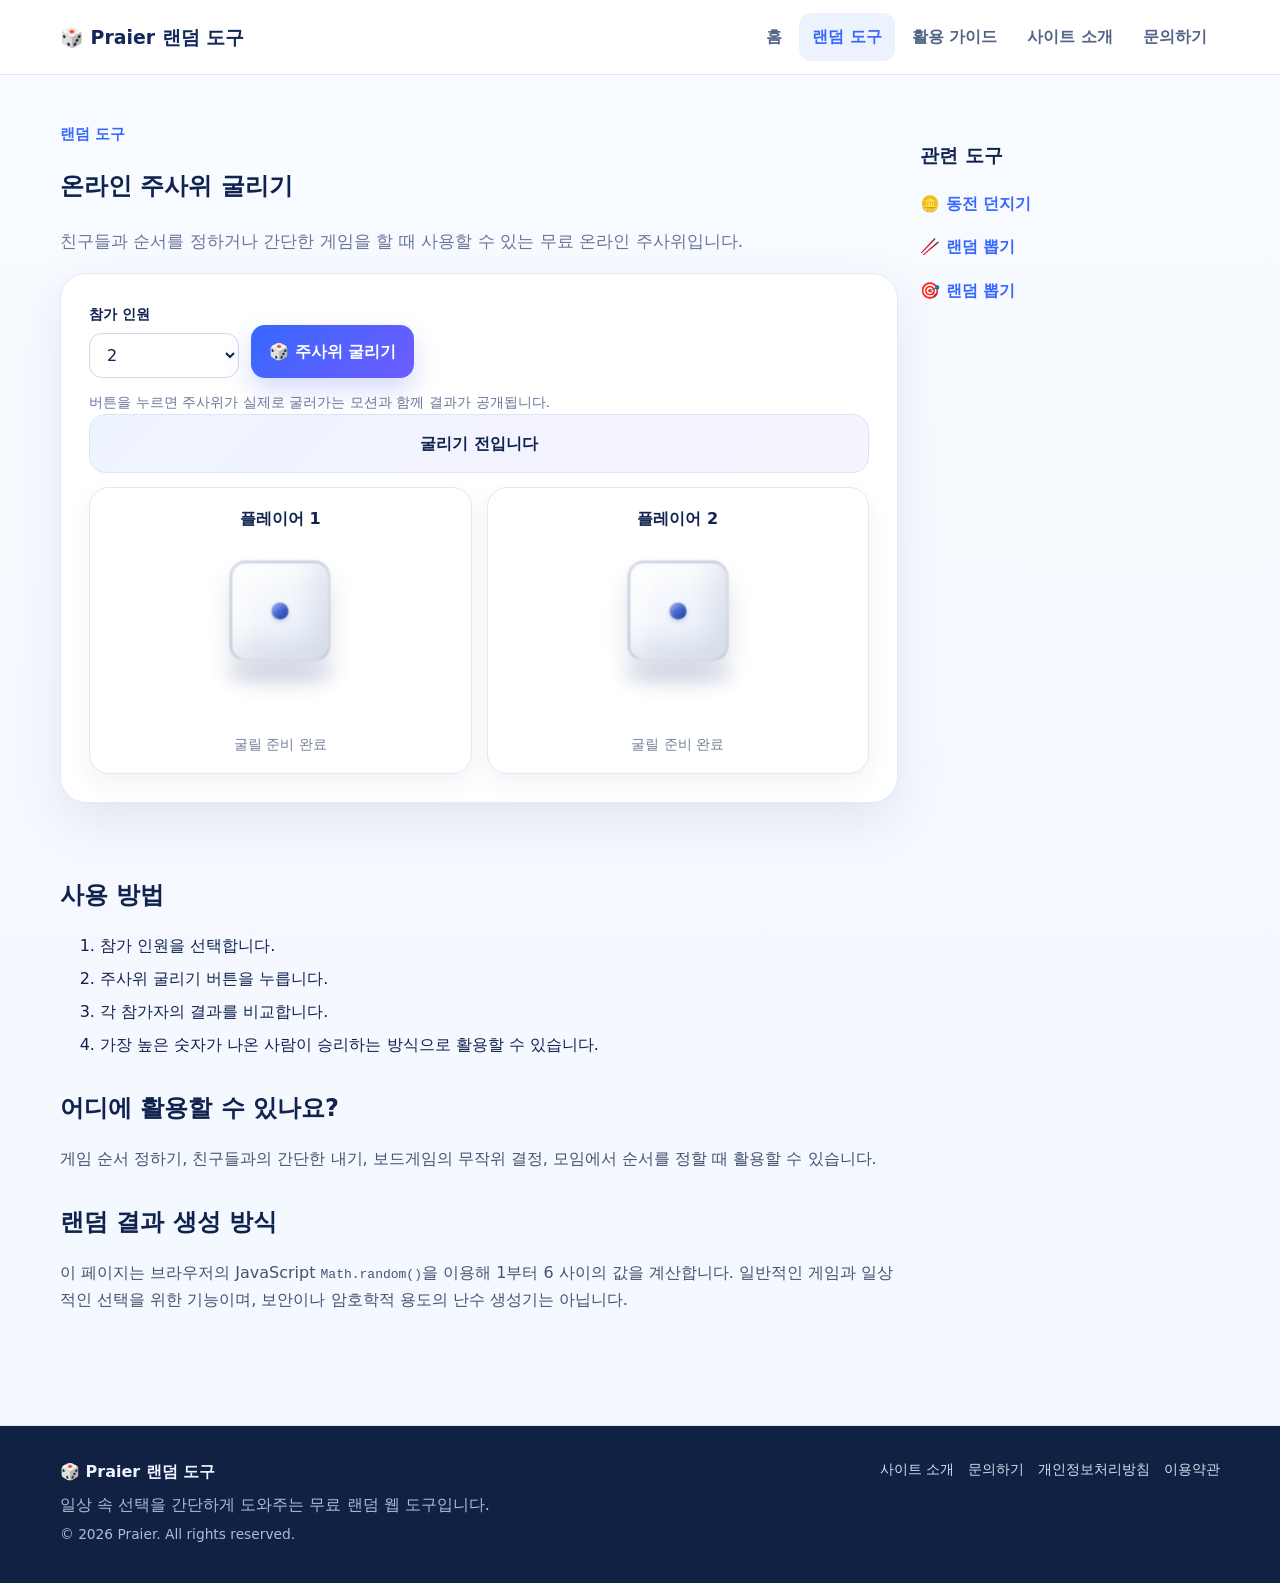
==== commit 33229260: "Add files via upload" ====
--- a/index.html
+++ b/index.html
@@ -1,12 +1,69 @@
-<!doctype html><html lang="ko"><head><meta charset="utf-8"><meta name="viewport" content="width=device-width,initial-scale=1"><title>Praier 랜덤 도구 | 주사위·동전·랜덤 뽑기·팀 나누기</title><meta name="description" content="주사위, 동전 던지기, 랜덤 뽑기, 팀 나누기를 한곳에서 이용할 수 있는 무료 랜덤 결정 도구입니다."><link rel="stylesheet" href="css/style.css"></head><body>
-<header class="site-header"><div class="container nav"><a class="logo" href="index.html"><span class="logo-mark">◆</span>Praier <span class="logo-sub">랜덤 도구</span></a><button class="menu-button" aria-label="메뉴 열기">☰</button><nav class="nav-links"><a class="active" href="index.html">홈</a><a href="index.html#tools">랜덤 도구</a><a href="guide.html">사용 가이드</a><a href="about.html">사이트 소개</a><a href="contact.html">문의하기</a></nav></div></header>
+<!doctype html>
+<html lang="ko">
+<head>
+<meta charset="utf-8">
+<meta name="viewport" content="width=device-width,initial-scale=1">
+<title>온라인 주사위 굴리기 | 무료 랜덤 주사위 - Praier</title>
+<meta name="description" content="여러 명이 함께 사용할 수 있는 무료 온라인 주사위입니다. 참가자 수를 선택하고 주사위를 굴려 결과를 비교하세요.">
+<link rel="stylesheet" href="css/style.css">
+</head>
+<body>
+
+<header class="site-header">
+  <div class="container nav">
+    <a class="logo" href="index.html">🎲 Praier 랜덤 도구</a>
+    <button class="menu-button" aria-label="메뉴 열기">☰</button>
+    <nav class="nav-links">
+      <a class="" href="index.html">홈</a>
+      <a class="active" href="index.html#tools">랜덤 도구</a>
+      <a class="" href="index.html#guide">활용 가이드</a>
+      <a class="" href="about.html">사이트 소개</a>
+      <a href="contact.html">문의하기</a>
+    </nav>
+  </div>
+</header>
+
 <main>
-<section class="hero"><div class="container hero-wrap"><div class="hero-grid"><div class="hero-copy"><p class="eyebrow">결정이 어려운 순간, 가볍게</p><h1>Praier 랜덤 도구로<br><span>간단하게 결정하세요!</span></h1><p class="lead">주사위, 동전, 랜덤 뽑기, 팀 나누기까지. 설치나 회원가입 없이 브라우저에서 바로 사용할 수 있습니다.</p><div class="hero-badges"><span>⚡ 간단한 사용</span><span>🛡️ 무료 이용</span><span>✨ 재미있는 애니메이션</span></div><a class="btn hero-cta" href="#tools">랜덤 도구 둘러보기 →</a></div><div class="hero-visual-wrap"><img class="hero-visual" src="hero-random-tools.png" alt="주사위, 동전, 랜덤 뽑기, 팀 나누기를 표현한 3D 스타일 일러스트"></div></div></div></section>
-<section class="section" id="tools"><div class="container"><div class="section-head"><div><p class="eyebrow">Choose your tool</p><h2>랜덤 도구</h2><p>상황에 맞는 도구를 골라 바로 시작해보세요.</p></div></div><div class="tools-grid">
-<article class="tool-card tool-card-dice"><div class="tool-art"><div class="mini-die">⚄</div></div><div class="card-body"><span class="tool-kicker">01</span><h3>주사위 굴리기</h3><p>6면 정육면체 주사위가 실제로 굴러간 뒤 해당 눈금이 결과로 남습니다.</p><a class="text-link" href="dice.html">바로가기 →</a></div></article>
-<article class="tool-card tool-card-coin"><div class="tool-art"><div class="mini-coin">★</div></div><div class="card-body"><span class="tool-kicker">02</span><h3>동전 던지기</h3><p>손가락으로 동전을 튕기고 공중에서 회전한 뒤 앞면 또는 뒷면을 보여줍니다.</p><a class="text-link" href="coin.html">바로가기 →</a></div></article>
-<article class="tool-card tool-card-lottery"><div class="tool-art"><div class="mini-sticks"><i></i><i></i><i></i><i></i><i></i><b>?</b></div></div><div class="card-body"><span class="tool-kicker">03</span><h3>랜덤 뽑기</h3><p>숫자 범위나 직접 입력한 이름·항목을 제비로 만들고 여러 번 뽑을 수 있습니다.</p><a class="text-link" href="random-number.html">바로가기 →</a></div></article>
-<article class="tool-card tool-card-team"><div class="tool-art"><div class="mini-team"><span></span><span></span><span></span><span></span></div></div><div class="card-body"><span class="tool-kicker">04</span><h3>팀 나누기</h3><p>참가자 이름을 섞은 뒤 원하는 팀 수로 자연스럽게 나눠드립니다.</p><a class="text-link" href="team-generator.html">바로가기 →</a></div></article>
-</div></div></section>
-<section class="section"><div class="container info-grid"><div class="info-box"><div class="feature-icon">↗</div><h2>랜덤 결과는 어떻게 만들어지나요?</h2><p>각 도구는 브라우저에서 JavaScript의 일반적인 난수 생성 기능을 사용해 결과를 계산합니다. 일반적인 게임이나 일상적인 선택을 위한 용도이며, 암호학적 보안이 필요한 용도의 난수 생성기로 설계된 것은 아닙니다.</p><p style="margin-top:12px"><a class="text-link" href="guide.html">사용 원리와 활용 가이드 →</a></p></div><div class="info-box"><div class="feature-icon">✦</div><h2>이런 상황에서 활용해보세요</h2><div class="scenario-grid"><div><b>게임할 때</b><small>순서·벌칙 정하기</small></div><div><b>메뉴를 고를 때</b><small>점심·간식 선택</small></div><div><b>모임할 때</b><small>팀·자리 배정</small></div><div><b>결정이 막힐 때</b><small>간단한 선택에 활용</small></div></div></div></div></section>
-</main><footer class="footer"><div class="container footer-inner"><div><strong>Praier <span class="logo-sub">랜덤 도구</span></strong><p>일상 속 선택을 간단하게 도와주는 무료 랜덤 웹 도구입니다.</p><p class="small">© <span data-year></span> Praier. All rights reserved.</p></div><div class="footer-links small"><a href="guide.html">사용 가이드</a><a href="about.html">사이트 소개</a><a href="contact.html">문의하기</a><a href="privacy.html">개인정보처리방침</a><a href="terms.html">이용약관</a></div></div></footer><script src="js/common.js"></script></body></html>
+<section class="tool-page">
+<div class="container tool-layout">
+<div>
+  <p class="eyebrow">랜덤 도구</p><h1>온라인 주사위 굴리기</h1>
+  <p class="lead">친구들과 순서를 정하거나 간단한 게임을 할 때 사용할 수 있는 무료 온라인 주사위입니다.</p>
+  <div class="tool-box">
+    <div class="tool-controls">
+      <div class="field"><label for="playerCount">참가 인원</label><select id="playerCount"><option>2</option><option>3</option><option>4</option><option>5</option><option>6</option><option>7</option><option>8</option><option>9</option><option>10</option></select></div>
+      <button class="btn" id="rollDice">🎲 주사위 굴리기</button>
+    </div>
+    <p class="tool-hint">버튼을 누르면 주사위가 실제로 굴러가는 모션과 함께 결과가 공개됩니다.</p><div id="diceSummary" class="dice-summary">굴리기 전입니다</div><div id="diceBoard" class="dice-board"></div>
+  </div>
+  <article class="article" style="padding-bottom:0">
+    <h2>사용 방법</h2><ol><li>참가 인원을 선택합니다.</li><li>주사위 굴리기 버튼을 누릅니다.</li><li>각 참가자의 결과를 비교합니다.</li><li>가장 높은 숫자가 나온 사람이 승리하는 방식으로 활용할 수 있습니다.</li></ol>
+    <h2>어디에 활용할 수 있나요?</h2><p>게임 순서 정하기, 친구들과의 간단한 내기, 보드게임의 무작위 결정, 모임에서 순서를 정할 때 활용할 수 있습니다.</p>
+    <h2>랜덤 결과 생성 방식</h2><p>이 페이지는 브라우저의 JavaScript <code>Math.random()</code>을 이용해 1부터 6 사이의 값을 계산합니다. 일반적인 게임과 일상적인 선택을 위한 기능이며, 보안이나 암호학적 용도의 난수 생성기는 아닙니다.</p>
+  </article>
+</div>
+<aside class="card"><h3>관련 도구</h3><p><a class="text-link" href="coin.html">🪙 동전 던지기</a></p><p><a class="text-link" href="random-number.html">🥢 랜덤 뽑기</a></p><p><a class="text-link" href="random-number.html">🎯 랜덤 뽑기</a></p></aside>
+</div>
+</section>
+</main>
+
+<footer class="footer">
+  <div class="container footer-inner">
+    <div>
+      <strong>🎲 Praier 랜덤 도구</strong>
+      <p>일상 속 선택을 간단하게 도와주는 무료 랜덤 웹 도구입니다.</p>
+      <p class="small">© <span data-year></span> Praier. All rights reserved.</p>
+    </div>
+    <div class="footer-links small">
+      <a href="about.html">사이트 소개</a>
+      <a href="contact.html">문의하기</a>
+      <a href="privacy.html">개인정보처리방침</a>
+      <a href="terms.html">이용약관</a>
+    </div>
+  </div>
+</footer>
+
+<script src="js/common.js"></script>
+<script src="js/dice.js"></script>
+</body>
+</html>
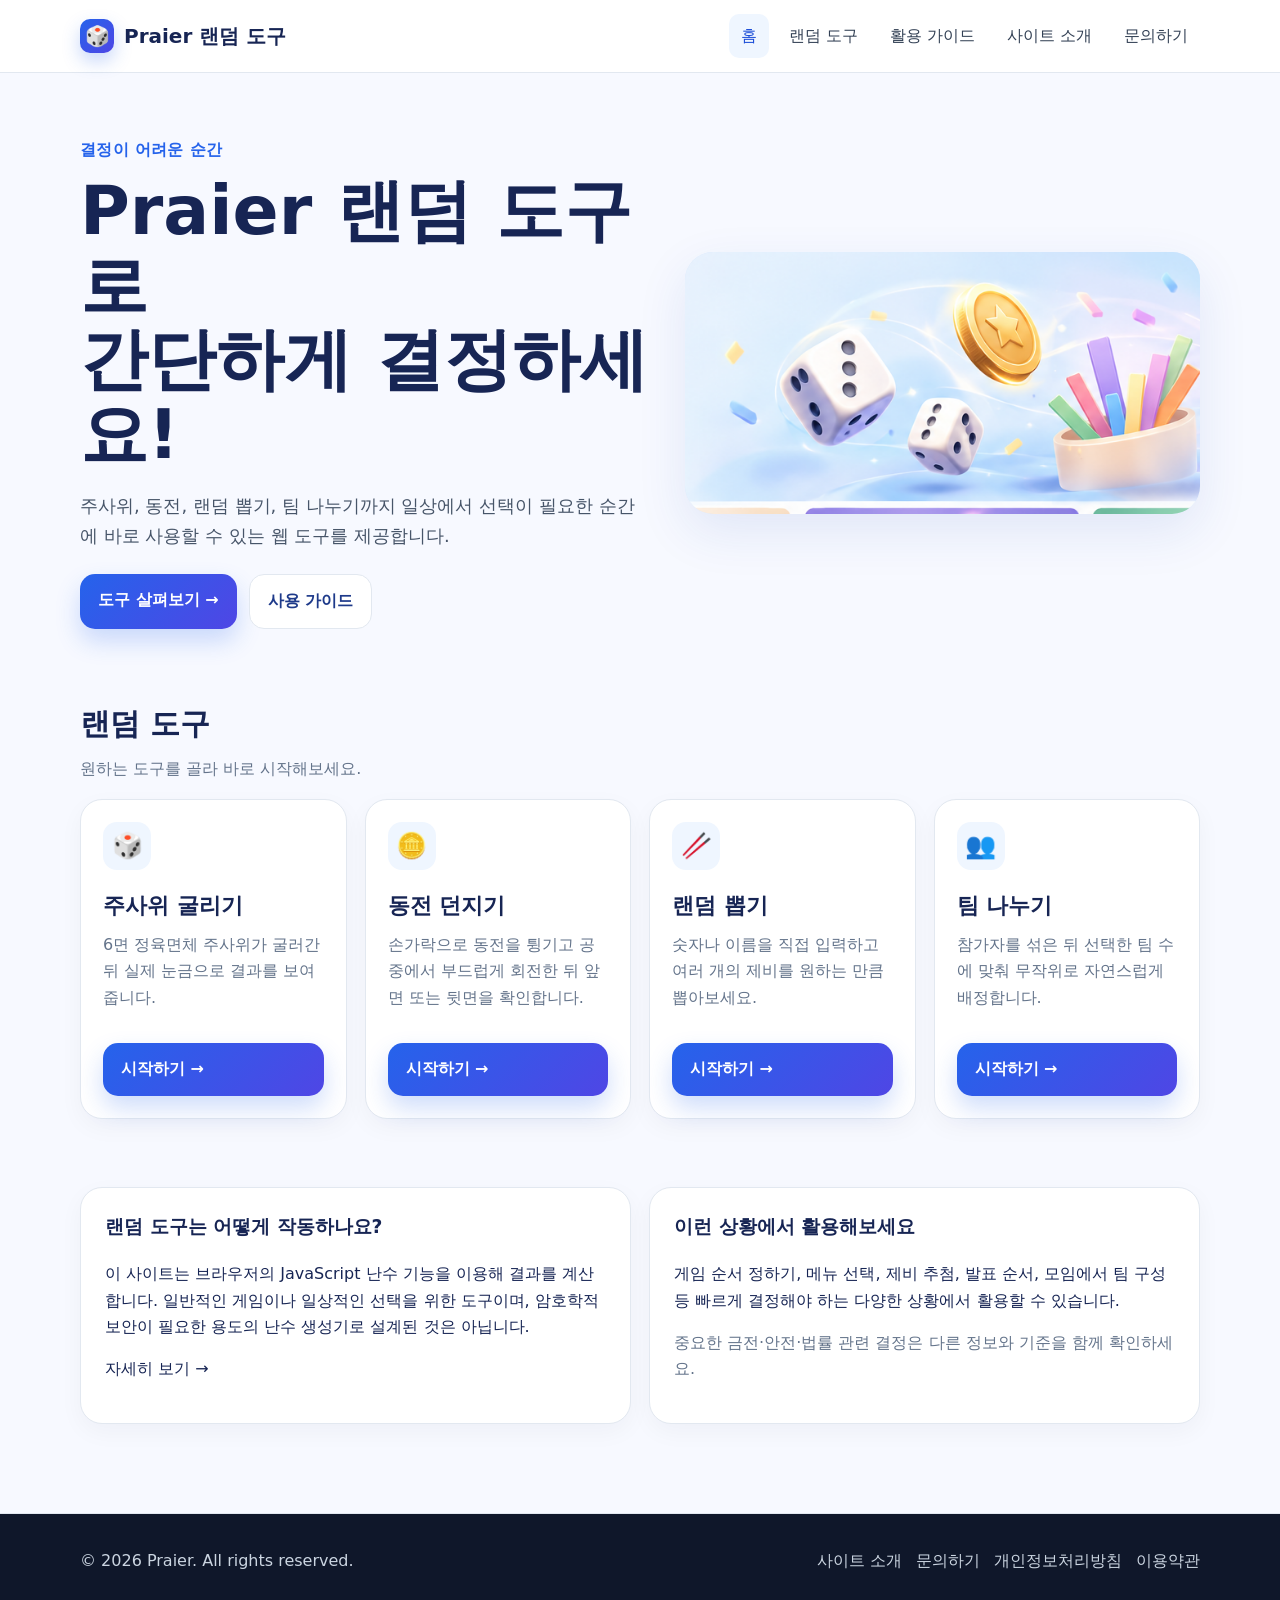
==== commit dfe6af94: "Add files via upload" ====
--- a/index.html
+++ b/index.html
@@ -1,69 +1 @@
-<!doctype html>
-<html lang="ko">
-<head>
-<meta charset="utf-8">
-<meta name="viewport" content="width=device-width,initial-scale=1">
-<title>온라인 주사위 굴리기 | 무료 랜덤 주사위 - Praier</title>
-<meta name="description" content="여러 명이 함께 사용할 수 있는 무료 온라인 주사위입니다. 참가자 수를 선택하고 주사위를 굴려 결과를 비교하세요.">
-<link rel="stylesheet" href="css/style.css">
-</head>
-<body>
-
-<header class="site-header">
-  <div class="container nav">
-    <a class="logo" href="index.html">🎲 Praier 랜덤 도구</a>
-    <button class="menu-button" aria-label="메뉴 열기">☰</button>
-    <nav class="nav-links">
-      <a class="" href="index.html">홈</a>
-      <a class="active" href="index.html#tools">랜덤 도구</a>
-      <a class="" href="index.html#guide">활용 가이드</a>
-      <a class="" href="about.html">사이트 소개</a>
-      <a href="contact.html">문의하기</a>
-    </nav>
-  </div>
-</header>
-
-<main>
-<section class="tool-page">
-<div class="container tool-layout">
-<div>
-  <p class="eyebrow">랜덤 도구</p><h1>온라인 주사위 굴리기</h1>
-  <p class="lead">친구들과 순서를 정하거나 간단한 게임을 할 때 사용할 수 있는 무료 온라인 주사위입니다.</p>
-  <div class="tool-box">
-    <div class="tool-controls">
-      <div class="field"><label for="playerCount">참가 인원</label><select id="playerCount"><option>2</option><option>3</option><option>4</option><option>5</option><option>6</option><option>7</option><option>8</option><option>9</option><option>10</option></select></div>
-      <button class="btn" id="rollDice">🎲 주사위 굴리기</button>
-    </div>
-    <p class="tool-hint">버튼을 누르면 주사위가 실제로 굴러가는 모션과 함께 결과가 공개됩니다.</p><div id="diceSummary" class="dice-summary">굴리기 전입니다</div><div id="diceBoard" class="dice-board"></div>
-  </div>
-  <article class="article" style="padding-bottom:0">
-    <h2>사용 방법</h2><ol><li>참가 인원을 선택합니다.</li><li>주사위 굴리기 버튼을 누릅니다.</li><li>각 참가자의 결과를 비교합니다.</li><li>가장 높은 숫자가 나온 사람이 승리하는 방식으로 활용할 수 있습니다.</li></ol>
-    <h2>어디에 활용할 수 있나요?</h2><p>게임 순서 정하기, 친구들과의 간단한 내기, 보드게임의 무작위 결정, 모임에서 순서를 정할 때 활용할 수 있습니다.</p>
-    <h2>랜덤 결과 생성 방식</h2><p>이 페이지는 브라우저의 JavaScript <code>Math.random()</code>을 이용해 1부터 6 사이의 값을 계산합니다. 일반적인 게임과 일상적인 선택을 위한 기능이며, 보안이나 암호학적 용도의 난수 생성기는 아닙니다.</p>
-  </article>
-</div>
-<aside class="card"><h3>관련 도구</h3><p><a class="text-link" href="coin.html">🪙 동전 던지기</a></p><p><a class="text-link" href="random-number.html">🥢 랜덤 뽑기</a></p><p><a class="text-link" href="random-number.html">🎯 랜덤 뽑기</a></p></aside>
-</div>
-</section>
-</main>
-
-<footer class="footer">
-  <div class="container footer-inner">
-    <div>
-      <strong>🎲 Praier 랜덤 도구</strong>
-      <p>일상 속 선택을 간단하게 도와주는 무료 랜덤 웹 도구입니다.</p>
-      <p class="small">© <span data-year></span> Praier. All rights reserved.</p>
-    </div>
-    <div class="footer-links small">
-      <a href="about.html">사이트 소개</a>
-      <a href="contact.html">문의하기</a>
-      <a href="privacy.html">개인정보처리방침</a>
-      <a href="terms.html">이용약관</a>
-    </div>
-  </div>
-</footer>
-
-<script src="js/common.js"></script>
-<script src="js/dice.js"></script>
-</body>
-</html>
+<!doctype html><html lang="ko"><head><meta charset="utf-8"><meta name="viewport" content="width=device-width,initial-scale=1"><title>Praier 랜덤 도구 | 주사위·동전·랜덤 뽑기·팀 나누기</title><meta name="description" content="주사위, 동전 던지기, 랜덤 뽑기, 팀 나누기를 한곳에서 간단하게 이용하는 무료 랜덤 도구입니다."><link rel="stylesheet" href="css/style.css"></head><body><header class="site-header"><div class="nav"><a class="brand" href="index.html"><span class="brand-mark">🎲</span>Praier 랜덤 도구</a><button class="menu-toggle" aria-label="메뉴">☰</button><nav class="nav-links"><a class="active" href="index.html">홈</a><a href="index.html#tools">랜덤 도구</a><a href="guide.html">활용 가이드</a><a href="about.html">사이트 소개</a><a href="contact.html">문의하기</a></nav></div></header><main><section class="hero"><div class="container hero-grid"><div><div class="eyebrow">결정이 어려운 순간</div><h1>Praier 랜덤 도구로<br>간단하게 결정하세요!</h1><p>주사위, 동전, 랜덤 뽑기, 팀 나누기까지 일상에서 선택이 필요한 순간에 바로 사용할 수 있는 웹 도구를 제공합니다.</p><div class="cta-row"><a class="btn btn-primary" href="#tools">도구 살펴보기 →</a><a class="btn btn-secondary" href="guide.html">사용 가이드</a></div></div><div class="hero-visual"><img src="hero-random-tools.png" alt="주사위, 동전, 랜덤 뽑기, 팀 나누기를 표현한 일러스트"></div></div></section><section class="section" id="tools"><div class="container"><h2>랜덤 도구</h2><p class="lead">원하는 도구를 골라 바로 시작해보세요.</p><div class="tool-grid"><article class="card tool-card"><div class="tool-icon">🎲</div><h3>주사위 굴리기</h3><p>6면 정육면체 주사위가 굴러간 뒤 실제 눈금으로 결과를 보여줍니다.</p><a class="btn btn-primary" href="dice.html">시작하기 →</a></article><article class="card tool-card"><div class="tool-icon">🪙</div><h3>동전 던지기</h3><p>손가락으로 동전을 튕기고 공중에서 부드럽게 회전한 뒤 앞면 또는 뒷면을 확인합니다.</p><a class="btn btn-primary" href="coin.html">시작하기 →</a></article><article class="card tool-card"><div class="tool-icon">🥢</div><h3>랜덤 뽑기</h3><p>숫자나 이름을 직접 입력하고 여러 개의 제비를 원하는 만큼 뽑아보세요.</p><a class="btn btn-primary" href="random-number.html">시작하기 →</a></article><article class="card tool-card"><div class="tool-icon">👥</div><h3>팀 나누기</h3><p>참가자를 섞은 뒤 선택한 팀 수에 맞춰 무작위로 자연스럽게 배정합니다.</p><a class="btn btn-primary" href="team-generator.html">시작하기 →</a></article></div></div></section><section class="section"><div class="container info-grid"><div class="card info-card"><h3>랜덤 도구는 어떻게 작동하나요?</h3><p>이 사이트는 브라우저의 JavaScript 난수 기능을 이용해 결과를 계산합니다. 일반적인 게임이나 일상적인 선택을 위한 도구이며, 암호학적 보안이 필요한 용도의 난수 생성기로 설계된 것은 아닙니다.</p><a href="guide.html">자세히 보기 →</a></div><div class="card info-card"><h3>이런 상황에서 활용해보세요</h3><p>게임 순서 정하기, 메뉴 선택, 제비 추첨, 발표 순서, 모임에서 팀 구성 등 빠르게 결정해야 하는 다양한 상황에서 활용할 수 있습니다.</p><p class="muted">중요한 금전·안전·법률 관련 결정은 다른 정보와 기준을 함께 확인하세요.</p></div></div></section></main><footer class="footer"><div class="footer-inner"><div>© <span data-year></span> Praier. All rights reserved.</div><div class="footer-links"><a href="about.html">사이트 소개</a><a href="contact.html">문의하기</a><a href="privacy.html">개인정보처리방침</a><a href="terms.html">이용약관</a></div></div></footer><script src="js/common.js"></script></body></html>
--- a/css/style.css
+++ b/css/style.css
@@ -1,17 +1,2 @@
-:root{--bg:#f5f8ff;--surface:#fff;--text:#10234f;--muted:#68779a;--border:#e2e9f6;--primary:#3767ff;--primary2:#6f5cff;--gold:#e9a72a;--green:#1db184;--shadow:0 18px 50px rgba(43,67,120,.10);--radius:24px}
-*{box-sizing:border-box}html{scroll-behavior:smooth}body{margin:0;font-family:system-ui,-apple-system,BlinkMacSystemFont,"Segoe UI","Noto Sans KR","Apple SD Gothic Neo",sans-serif;background:linear-gradient(180deg,#f8fbff 0,#f3f7ff 100%);color:var(--text);line-height:1.7}body.modal-open{overflow:hidden}a{color:inherit;text-decoration:none}button,input,textarea,select{font:inherit}button{cursor:pointer}.container{width:min(1160px,calc(100% - 36px));margin:auto}
-.site-header{position:sticky;top:0;z-index:100;background:rgba(255,255,255,.9);backdrop-filter:blur(18px);border-bottom:1px solid rgba(216,225,241,.88)}.nav{min-height:74px;display:flex;align-items:center;justify-content:space-between;gap:24px}.logo{display:flex;align-items:center;gap:10px;font-weight:900;font-size:1.18rem;color:#12275a}.logo-mark{width:34px;height:34px;border-radius:11px;display:grid;place-items:center;background:linear-gradient(145deg,#4f7dff,#2648d8);color:#fff;box-shadow:0 8px 18px rgba(55,103,255,.25)}.logo-sub{font-weight:650;color:#51658e;font-size:.95rem}.nav-links{display:flex;align-items:center;gap:4px}.nav-links a{padding:10px 13px;border-radius:12px;color:#526487;font-weight:700}.nav-links a:hover,.nav-links a.active{color:var(--primary);background:#edf2ff}.menu-button{display:none;border:1px solid var(--border);background:#fff;border-radius:12px;padding:8px 10px}
-.hero{padding:52px 0 28px}.hero-wrap{position:relative;overflow:hidden;border:1px solid #dce7fb;border-radius:32px;background:linear-gradient(135deg,#eef6ff 0,#f9fbff 48%,#f7f3ff 100%);box-shadow:var(--shadow)}.hero-grid{display:grid;grid-template-columns:1.05fr .95fr;min-height:510px}.hero-copy{padding:68px 28px 68px 62px;display:flex;flex-direction:column;justify-content:center;position:relative;z-index:2}.eyebrow{font-size:.92rem;font-weight:850;color:var(--primary);margin:0 0 8px}.hero h1{font-size:clamp(2.35rem,5vw,4.2rem);line-height:1.12;letter-spacing:-.055em;margin:0 0 18px}.hero h1 span{color:var(--primary)}.lead{font-size:1.08rem;color:var(--muted);max-width:690px}.hero-badges{display:flex;flex-wrap:wrap;gap:8px;margin:20px 0}.hero-badges span{padding:8px 12px;border-radius:999px;background:rgba(255,255,255,.8);border:1px solid #dce6f8;font-size:.88rem;font-weight:800;color:#51658e}.btn{display:inline-flex;align-items:center;justify-content:center;gap:8px;border:0;border-radius:14px;padding:13px 18px;font-weight:850;background:linear-gradient(135deg,var(--primary),var(--primary2));color:#fff;box-shadow:0 12px 26px rgba(68,91,230,.22);transition:.18s}.btn:hover{transform:translateY(-2px);filter:saturate(1.05)}.btn:disabled{opacity:.55;cursor:wait;transform:none}.btn.secondary{background:#edf2ff;color:var(--primary);box-shadow:none}.hero-cta{width:max-content;padding-inline:22px}.hero-visual-wrap{display:flex;align-items:center;justify-content:center;padding:18px 26px 18px 0}.hero-visual{width:100%;max-width:610px;aspect-ratio:1.5/1;object-fit:cover;border-radius:24px;mix-blend-mode:multiply;filter:saturate(1.02) contrast(1.02);box-shadow:0 25px 55px rgba(60,90,160,.10)}
-.section{padding:48px 0}.section-head{display:flex;align-items:end;justify-content:space-between;gap:20px;margin-bottom:22px}.section-head h2,.info-box h2{font-size:1.9rem;letter-spacing:-.03em;margin:0 0 8px}.section-head p,.info-box p{margin:0;color:var(--muted)}.tools-grid{display:grid;grid-template-columns:repeat(4,1fr);gap:18px}.tool-card{overflow:hidden;background:rgba(255,255,255,.96);border:1px solid var(--border);border-radius:26px;box-shadow:var(--shadow);transition:.2s;display:flex;flex-direction:column}.tool-card:hover{transform:translateY(-5px);box-shadow:0 24px 55px rgba(43,67,120,.14)}.tool-art{height:205px;position:relative;display:grid;place-items:center;overflow:hidden}.tool-card-dice .tool-art{background:linear-gradient(135deg,#d7e7ff,#9bbaff)}.tool-card-coin .tool-art{background:linear-gradient(135deg,#fff0d8,#ffd39b)}.tool-card-lottery .tool-art{background:linear-gradient(135deg,#ede3ff,#cdbdfd)}.tool-card-team .tool-art{background:linear-gradient(135deg,#ddf8eb,#a9e9ce)}.card-body{padding:20px}.tool-kicker{font-size:.8rem;font-weight:900;color:#8291af;letter-spacing:.12em}.tool-card h3{font-size:1.25rem;margin:5px 0 6px}.tool-card p{color:var(--muted);margin:0 0 14px;font-size:.95rem}.text-link{color:var(--primary);font-weight:850}.mini-die{font-size:7rem;filter:drop-shadow(0 18px 12px rgba(41,70,130,.22));animation:floatToy 3.8s ease-in-out infinite}.mini-coin{width:100px;height:100px;border-radius:50%;display:grid;place-items:center;font-size:3.1rem;color:#7e4d00;background:radial-gradient(circle at 35% 28%,#fff2ad,#e8ac35 55%,#a75e0b);border:6px solid #b77316;box-shadow:inset 0 0 0 3px rgba(255,245,203,.72),0 18px 28px rgba(145,91,16,.25);animation:floatToy 3.4s ease-in-out infinite}.mini-sticks{display:flex;align-items:flex-end;gap:10px;height:140px}.mini-sticks i{display:block;width:15px;border-radius:9px 9px 3px 3px;background:linear-gradient(90deg,#f3be75,#bc6d27);height:115px;transform:rotate(-6deg)}.mini-sticks i:nth-child(2){height:136px;transform:rotate(4deg)}.mini-sticks i:nth-child(3){height:104px;transform:rotate(-2deg)}.mini-sticks i:nth-child(4){height:126px;transform:rotate(7deg)}.mini-sticks i:nth-child(5){height:93px;transform:rotate(-9deg)}.mini-sticks b{position:absolute;top:76px;background:#fff;border-radius:999px;padding:10px 14px;color:#7858d9;box-shadow:0 8px 24px rgba(99,76,167,.18)}.mini-team{display:flex;align-items:flex-end;gap:12px}.mini-team span{width:38px;height:68px;border-radius:25px 25px 12px 12px;background:linear-gradient(180deg,#fff,#8aa6ff);box-shadow:0 12px 18px rgba(50,91,180,.15)}.mini-team span:nth-child(2),.mini-team span:nth-child(4){background:linear-gradient(180deg,#fff,#ff95bd)}
-.info-grid{display:grid;grid-template-columns:1fr 1fr;gap:18px}.info-box{padding:28px;border-radius:26px;background:#fff;border:1px solid var(--border);box-shadow:var(--shadow)}.feature-icon{width:42px;height:42px;border-radius:14px;display:grid;place-items:center;background:#eef3ff;color:var(--primary);font-weight:900;margin-bottom:12px}.scenario-grid{display:grid;grid-template-columns:1fr 1fr;gap:10px;margin-top:15px}.scenario-grid div{padding:14px;border-radius:16px;border:1px solid #e6ebf4;background:#fbfcff}.scenario-grid b{display:block;font-size:.95rem}.scenario-grid small{display:block;margin-top:4px;color:var(--muted)}
-.tool-page{padding:46px 0}.tool-layout{display:grid;grid-template-columns:minmax(0,1fr) 300px;gap:22px;align-items:start}.tool-title{margin-bottom:18px}.tool-title h1{font-size:clamp(2rem,4vw,3rem);line-height:1.15;letter-spacing:-.04em;margin:.2rem 0 10px}.tool-box,.side-card{background:#fff;border:1px solid var(--border);border-radius:26px;box-shadow:var(--shadow)}.tool-box{padding:28px}.side-card{padding:22px;position:sticky;top:95px}.side-card h3{margin-top:0}.side-card a{display:block;padding:10px 0;border-bottom:1px solid #edf0f5}.side-card a:last-child{border-bottom:0}.field{display:flex;flex-direction:column;gap:6px}.field label{font-size:.9rem;font-weight:850}.field-note{font-size:.84rem;color:var(--muted)}input,textarea,select{width:100%;padding:11px 13px;border:1px solid #cfd9eb;border-radius:13px;background:#fff;color:var(--text);outline:none}input:focus,textarea:focus,select:focus{border-color:var(--primary);box-shadow:0 0 0 4px rgba(55,103,255,.11)}textarea{min-height:150px;resize:vertical}.tool-controls{display:flex;flex-wrap:wrap;align-items:end;gap:12px}.tool-controls .field{min-width:150px}.tool-hint{margin:12px 0 0;color:var(--muted);font-size:.9rem}.result{margin-top:20px;padding:20px;border-radius:18px;background:#f7f9fd;border:1px solid #e7ebf3;text-align:center}.result-value{font-size:2.7rem;font-weight:950;line-height:1.2}.article{padding:42px 0 8px}.article h2{font-size:1.5rem;margin:30px 0 9px}.article p{color:#44536f}.article li{margin:6px 0}.note{padding:16px 18px;border-left:4px solid var(--primary);background:#eef3ff;border-radius:12px;color:#435170}.footer{margin-top:50px;border-top:1px solid var(--border);background:#112143;color:#eef4ff}.footer-inner{padding:32px 0;display:flex;justify-content:space-between;gap:25px;flex-wrap:wrap}.footer p{margin:5px 0;color:#aebbd5}.footer-links{display:flex;flex-wrap:wrap;gap:14px;color:#d5def0}.small{font-size:.86rem}
-/* Dice */.dice-summary{margin:0 0 14px;padding:15px 18px;border-radius:16px;background:linear-gradient(135deg,#eef4ff,#f7f3ff);border:1px solid #dce5f7;font-weight:900;text-align:center}.dice-board{display:grid;grid-template-columns:repeat(auto-fit,minmax(170px,1fr));gap:15px}.dice-player-card{padding:17px;border:1px solid #e1e8f4;border-radius:20px;background:#fff;text-align:center;box-shadow:0 9px 24px rgba(31,55,100,.06);transition:.3s}.dice-player-card.is-winner{transform:translateY(-5px);border-color:#efc65f;box-shadow:0 18px 32px rgba(206,147,24,.16)}.player-name{font-weight:900}.dice-result-top{min-height:39px;font-size:2.1rem;font-weight:950;line-height:1;opacity:0;transform:translateY(-8px)}.dice-result-top.result-pop{animation:resultPop .45s ease-out forwards}.dice-state{font-size:.85rem;color:#74819a;margin-top:5px}.dice-stage{height:156px;display:grid;place-items:center;perspective:850px}.dice-cube-wrap{width:108px;height:108px;display:grid;place-items:center;transform-style:preserve-3d}.die-cube{--s:96px;width:var(--s);height:var(--s);position:relative;transform-style:preserve-3d;transform:translateZ(0)}.die-face{position:absolute;inset:0;border-radius:16px;border:3px solid rgba(70,88,120,.18);background:linear-gradient(145deg,#fff,#e4ebf7);box-shadow:inset -12px -14px 24px rgba(71,92,129,.11),inset 10px 8px 20px rgba(255,255,255,.85),0 15px 25px rgba(35,62,120,.15);display:grid;grid-template-columns:repeat(3,1fr);grid-template-rows:repeat(3,1fr);padding:14px;backface-visibility:hidden}.die-front{transform:rotateY(0deg) translateZ(calc(var(--s)/2))}.die-back{transform:rotateY(180deg) translateZ(calc(var(--s)/2))}.die-right{transform:rotateY(90deg) translateZ(calc(var(--s)/2))}.die-left{transform:rotateY(-90deg) translateZ(calc(var(--s)/2))}.die-top{transform:rotateX(90deg) translateZ(calc(var(--s)/2))}.die-bottom{transform:rotateX(-90deg) translateZ(calc(var(--s)/2))}.pip{width:16px;height:16px;border-radius:50%;background:radial-gradient(circle at 30% 25%,#5f7be7,#193ca2);box-shadow:inset 2px 2px 4px rgba(255,255,255,.35),0 2px 4px rgba(21,49,125,.18);align-self:center;justify-self:center}.pip-1{grid-row:1;grid-column:1}.pip-2{grid-row:1;grid-column:2}.pip-3{grid-row:1;grid-column:3}.pip-4{grid-row:2;grid-column:1}.pip-5{grid-row:2;grid-column:2}.pip-6{grid-row:2;grid-column:3}.pip-7{grid-row:3;grid-column:1}.pip-8{grid-row:3;grid-column:2}.pip-9{grid-row:3;grid-column:3}.dice-player-card.is-rolling .die-cube{animation:physicalDiceRoll 1.55s cubic-bezier(.16,.75,.2,1) forwards}.die-cube.dice-final{animation:diceSettle .42s ease-out forwards}.dice-player-card.is-winner .dice-result-top{color:#c48600}.rolling-shadow{position:absolute;width:110px;height:20px;border-radius:50%;background:rgba(48,78,140,.12);filter:blur(8px);bottom:5px}.dice-stage{position:relative}
-/* Coin */.coin-stage{position:relative;min-height:440px;overflow:hidden;border-radius:22px;background:radial-gradient(circle at 50% 42%,#fff 0,#edf4ff 60%,#e1eaf8 100%)}.coin-launch-scene{position:absolute;left:50%;bottom:18px;width:420px;height:380px;transform:translateX(-50%)}.hand-illustration{position:absolute;left:36px;bottom:0;width:220px;height:300px;filter:drop-shadow(0 18px 12px rgba(34,55,95,.16));z-index:2}.palm-shape{position:absolute;left:50px;bottom:0;width:128px;height:176px;border-radius:54% 46% 28% 28%;background:linear-gradient(135deg,#ffd8b8,#e9a97c);transform:rotate(-8deg)}.index-finger{position:absolute;left:117px;top:39px;width:38px;height:158px;border-radius:24px;background:linear-gradient(180deg,#ffe0c7,#e3a275);transform:rotate(-9deg);transform-origin:50% 93%;box-shadow:inset 4px 4px 9px rgba(255,255,255,.28)}.thumb-shape{position:absolute;left:75px;top:139px;width:58px;height:98px;border-radius:32px;background:linear-gradient(135deg,#f8c49f,#da986e);transform:rotate(22deg)}.coin-visual{position:absolute;left:148px;top:72px;width:112px;height:112px;border-radius:50%;transform-style:preserve-3d;z-index:3;filter:drop-shadow(0 20px 14px rgba(61,48,17,.26))}.coin-face{position:absolute;inset:0;border-radius:50%;backface-visibility:hidden;display:grid;place-items:center;border:6px solid #a96310;background:radial-gradient(circle at 30% 24%,#fff2b4,#eab33e 52%,#b76b0f);color:#6f3f04;box-shadow:inset 0 0 0 3px rgba(255,249,215,.65),inset -10px -12px 16px rgba(89,45,0,.21)}.coin-heads{transform:rotateY(0)}.coin-tails{transform:rotateY(180deg);background:radial-gradient(circle at 28% 23%,#fff5c1,#d69a2f 50%,#9a5710)}.coin-face .coin-symbol{font-size:3rem;font-weight:950;line-height:1}.coin-face .coin-label{position:absolute;top:10px;font-size:.58rem;font-weight:950;letter-spacing:.14em}.coin-face .coin-bottom{position:absolute;bottom:10px;font-size:.56rem;font-weight:900;letter-spacing:.12em}.coin-instruction{position:absolute;left:50%;bottom:12px;transform:translateX(-50%);padding:8px 14px;border-radius:999px;background:rgba(255,255,255,.86);font-size:.82rem;font-weight:850;white-space:nowrap;z-index:5}.coin-visual.ready{transform:translate(0,0) rotateY(0)}.coin-visual.toss{animation:coinToss var(--coin-duration) cubic-bezier(.16,.8,.18,1) forwards}.coin-result-wait{opacity:.65}.coin-result-show{animation:resultPop .45s ease-out}.hand-illustration.flick{animation:handFlick .36s ease-out forwards}.coin-shadow{position:absolute;left:154px;bottom:30px;width:128px;height:22px;border-radius:50%;background:rgba(54,67,89,.16);filter:blur(8px);z-index:1}
-/* Lottery */.mode-switch{display:flex;gap:8px;margin-bottom:14px}.mode-tab{border:1px solid var(--border);background:#f8faff;color:#586a8f;border-radius:12px;padding:9px 14px;font-weight:850}.mode-tab.active{background:#eef2ff;color:var(--primary);border-color:#cfdcff}.lottery-controls{display:grid;grid-template-columns:repeat(4,minmax(120px,1fr));gap:12px}.stick-board{min-height:290px;display:flex;align-items:flex-end;justify-content:center;gap:9px;padding:24px 10px 10px;overflow-x:auto}.lottery-stick{position:relative;width:38px;height:220px;border:0;border-radius:14px 14px 5px 5px;background:linear-gradient(90deg,#ac6630,#f1bc7a 50%,#a65e2e);box-shadow:inset 3px 0 4px rgba(255,255,255,.26),4px 8px 14px rgba(75,49,21,.15);transform:rotate(var(--tilt));animation:stickDrop .5s ease-out var(--delay) both;flex:none;transition:.18s}.lottery-stick:hover:not(:disabled){transform:translateY(-10px) rotate(var(--tilt));filter:brightness(1.04)}.stick-top{position:absolute;top:-9px;left:6px;width:26px;height:26px;border-radius:50%;background:#f3c49b}.stick-label{position:absolute;inset:0;display:grid;place-items:center;font-size:1.2rem;font-weight:950;color:#fff;text-shadow:0 2px 4px rgba(66,34,12,.28)}.stick-number{position:absolute;left:50%;bottom:17px;transform:translate(-50%,20px);opacity:0;color:#fff;font-weight:950;white-space:nowrap;max-width:160px;overflow:hidden;text-overflow:ellipsis}.lottery-stick.is-picked{transform:translateY(-38px) rotate(var(--tilt)) scale(1.05);z-index:3;filter:brightness(1.08)}.lottery-stick.is-picked .stick-label{opacity:0}.lottery-stick.is-picked .stick-number{opacity:1;transform:translate(-50%,0) rotate(-90deg)}.draw-results{display:flex;flex-wrap:wrap;gap:8px;justify-content:center;margin:14px 0}.draw-results span{padding:8px 12px;border-radius:999px;background:#fff;border:1px solid #e4e9f1;font-weight:800}.draw-results b{color:#6f5cff;margin-right:4px}
-/* Teams */.team-shuffle-scene{min-height:220px;display:grid;place-items:center;position:relative;overflow:hidden}.shuffle-ring{width:220px;height:220px;position:relative;animation:spinRing 1.2s linear infinite}.shuffle-ring span{position:absolute;left:50%;top:50%;transform:rotate(calc(var(--i)*30deg)) translateY(-92px);transform-origin:center;font-size:.85rem;font-weight:850;color:#536483;white-space:nowrap}.shuffle-caption{position:absolute;bottom:6px;font-weight:850;color:#6e7d99}.team-results{display:grid;grid-template-columns:repeat(auto-fit,minmax(180px,1fr));gap:14px}.team-card{padding:16px;border:1px solid #e4e9f2;border-radius:18px;background:#fff;opacity:0;transform:translateY(12px) scale(.98)}.team-card-show{animation:teamCardIn .5s ease-out var(--team-delay) forwards}.team-card h3{margin:0 0 10px;font-size:1.1rem}.team-members{display:flex;flex-direction:column;gap:8px}.member-chip{padding:9px 11px;border-radius:11px;background:#f3f6fb;border:1px solid #e4e9f1;opacity:0;transform:translateX(-12px)}.member-chip-show{animation:memberIn .36s ease-out var(--member-delay) forwards}
-.article a{color:var(--primary)}.prose-box{background:#fff;border:1px solid var(--border);border-radius:20px;padding:22px}.prose-box h3{margin:0 0 8px}.prose-box + .prose-box{margin-top:14px}
-@keyframes floatToy{50%{transform:translateY(-8px) rotate(-2deg)}100%{transform:translateY(0)}}@keyframes resultPop{0%{opacity:0;transform:translateY(-8px) scale(.9)}100%{opacity:1;transform:translateY(0) scale(1)}}@keyframes physicalDiceRoll{0%{transform:translateY(0) rotateX(0) rotateY(0) rotateZ(0) scale(1)}18%{transform:translateY(-36px) rotateX(140deg) rotateY(160deg) rotateZ(30deg) scale(1.08)}40%{transform:translateY(20px) rotateX(360deg) rotateY(430deg) rotateZ(105deg) scale(.95)}62%{transform:translateY(-29px) rotateX(590deg) rotateY(730deg) rotateZ(205deg) scale(1.05)}82%{transform:translateY(10px) rotateX(760deg) rotateY(930deg) rotateZ(300deg) scale(.98)}100%{transform:translateY(0) var(--final-transform) scale(1)}}@keyframes diceSettle{0%{transform:var(--final-transform) translateY(-6px) scale(.9)}70%{transform:var(--final-transform) translateY(2px) scale(1.05)}100%{transform:var(--final-transform) translateY(0) scale(1)}}@keyframes coinToss{0%{transform:translate(0,0) rotateY(0) rotateZ(0) scale(.96)}12%{transform:translate(34px,-48px) rotateY(540deg) rotateZ(8deg) scale(1.02)}34%{transform:translate(84px,-124px) rotateY(1260deg) rotateZ(-14deg) scale(1.06)}55%{transform:translate(138px,-160px) rotateY(1980deg) rotateZ(18deg) scale(1.08)}74%{transform:translate(184px,-110px) rotateY(2700deg) rotateZ(-10deg) scale(1.02)}88%{transform:translate(214px,-20px) rotateY(3240deg) rotateZ(6deg) scale(1)}100%{transform:translate(228px,18px) var(--coin-final) rotateZ(0) scale(1)}}@keyframes handFlick{0%{transform:translateY(0)}45%{transform:translateY(-10px) rotate(-4deg)}100%{transform:translateY(0)}}@keyframes stickDrop{0%{opacity:0;transform:translateY(-28px) rotate(var(--tilt)) scale(.9)}100%{opacity:1;transform:translateY(0) rotate(var(--tilt)) scale(1)}}@keyframes spinRing{to{transform:rotate(360deg)}}@keyframes teamCardIn{to{opacity:1;transform:translateY(0) scale(1)}}@keyframes memberIn{to{opacity:1;transform:translateX(0)}}
-@media(max-width:950px){.hero-grid{grid-template-columns:1fr}.hero-copy{padding:46px 42px 24px}.hero-visual-wrap{padding:0 26px 26px}.tools-grid{grid-template-columns:repeat(2,1fr)}.tool-layout{grid-template-columns:1fr}.side-card{position:static}.info-grid{grid-template-columns:1fr}}
-@media(max-width:700px){.nav-links{display:none;position:absolute;left:0;right:0;top:74px;background:#fff;border-bottom:1px solid var(--border);padding:10px;flex-direction:column;align-items:stretch}.nav-links.open{display:flex}.menu-button{display:block}.container{width:min(100% - 22px,1160px)}.hero{padding-top:24px}.hero-copy{padding:34px 26px 18px}.hero-visual-wrap{padding:0 15px 18px}.tools-grid{grid-template-columns:1fr}.hero-wrap{border-radius:24px}.tool-box{padding:20px}.lottery-controls{grid-template-columns:1fr 1fr}.coin-launch-scene{transform:translateX(-50%) scale(.85);transform-origin:50% 100%}.coin-stage{min-height:390px}}
-@media(max-width:480px){.lottery-controls{grid-template-columns:1fr}.dice-board{grid-template-columns:1fr 1fr}.dice-cube-wrap{transform:scale(.9)}.coin-launch-scene{transform:translateX(-50%) scale(.74);bottom:2px}.article{padding-top:30px}.scenario-grid{grid-template-columns:1fr}}
-@media(prefers-reduced-motion:reduce){*,*::before,*::after{scroll-behavior:auto!important;animation-duration:.01ms!important;animation-iteration-count:1!important;transition:none!important}}
+:root{--bg:#f7f9ff;--surface:#fff;--ink:#172554;--muted:#64748b;--line:#e2e8f0;--primary:#2563eb;--primary2:#4f46e5;--shadow:0 18px 50px rgba(30,64,175,.10);--radius:22px}*{box-sizing:border-box}html{scroll-behavior:smooth}body{margin:0;font-family:system-ui,-apple-system,BlinkMacSystemFont,"Noto Sans KR","Segoe UI",sans-serif;color:var(--ink);background:var(--bg);line-height:1.65}a{color:inherit;text-decoration:none}button,input,textarea,select{font:inherit}button{cursor:pointer}.site-header{position:sticky;top:0;z-index:50;background:rgba(255,255,255,.92);backdrop-filter:blur(16px);border-bottom:1px solid var(--line)}.nav{max-width:1160px;margin:auto;display:flex;align-items:center;gap:30px;padding:14px 20px}.brand{display:flex;align-items:center;gap:10px;font-weight:800;font-size:20px;margin-right:auto}.brand-mark{width:34px;height:34px;border-radius:10px;background:linear-gradient(135deg,#2563eb,#4f46e5);display:grid;place-items:center;color:#fff;box-shadow:0 8px 18px rgba(37,99,235,.25)}.nav-links{display:flex;gap:8px;align-items:center}.nav-links a{padding:9px 12px;border-radius:10px;color:#334155}.nav-links a:hover,.nav-links a.active{background:#eff6ff;color:#1d4ed8}.menu-toggle{display:none;border:0;background:#eef2ff;padding:8px 10px;border-radius:10px}.container{max-width:1160px;margin:auto;padding:0 20px}.hero{padding:64px 0 36px}.hero-grid{display:grid;grid-template-columns:1.05fr .95fr;gap:36px;align-items:center}.eyebrow{color:#2563eb;font-weight:800;letter-spacing:.02em}.hero h1{font-size:clamp(40px,6vw,68px);line-height:1.1;margin:10px 0 18px}.hero p{font-size:18px;color:#475569;max-width:680px}.cta-row{display:flex;gap:12px;margin-top:24px;flex-wrap:wrap}.btn{border:0;border-radius:15px;padding:13px 18px;font-weight:800;transition:.2s transform,.2s box-shadow}.btn:hover{transform:translateY(-1px)}.btn-primary{color:#fff;background:linear-gradient(135deg,var(--primary),var(--primary2));box-shadow:0 12px 25px rgba(37,99,235,.22)}.btn-secondary{background:#fff;border:1px solid var(--line);color:#1e3a8a}.hero-visual{border-radius:28px;overflow:hidden;box-shadow:var(--shadow);background:#dbeafe}.hero-visual img{display:block;width:100%;height:100%;object-fit:cover}.section{padding:34px 0}.section h2{font-size:30px;margin:0 0 8px}.lead{color:var(--muted);margin-top:0}.tool-grid{display:grid;grid-template-columns:repeat(4,1fr);gap:18px}.card{background:#fff;border:1px solid var(--line);border-radius:var(--radius);box-shadow:0 8px 24px rgba(15,23,42,.04)}.tool-card{padding:22px;display:flex;flex-direction:column;min-height:320px}.tool-icon{width:48px;height:48px;border-radius:14px;display:grid;place-items:center;font-size:25px;background:#eff6ff}.tool-card h3{margin:18px 0 8px;font-size:22px}.tool-card p{margin:0;color:#64748b;flex:1}.tool-card .btn{margin-top:20px;width:100%}.info-grid{display:grid;grid-template-columns:1fr 1fr;gap:18px}.info-card{padding:24px}.info-card h3{margin-top:0}.page-hero{padding:42px 0 18px}.page-hero h1{font-size:clamp(34px,5vw,52px);margin:6px 0}.tool-layout{display:grid;grid-template-columns:1fr .9fr;gap:22px}.tool-panel{padding:24px}.controls{display:grid;gap:12px}.field{display:grid;gap:6px}.field label{font-weight:700}.field input,.field textarea,.field select{width:100%;border:1px solid #cbd5e1;border-radius:12px;padding:11px 12px;background:#fff}.field textarea{min-height:150px;resize:vertical}.result-box{border-radius:20px;background:linear-gradient(135deg,#0f172a,#1d4ed8);color:#fff;padding:26px;text-align:center;min-height:150px;display:grid;place-items:center}.result-value{font-size:48px;font-weight:900}.muted{color:var(--muted)}.steps{display:grid;gap:12px}.step{display:flex;gap:12px;align-items:flex-start}.step-num{width:30px;height:30px;flex:0 0 30px;border-radius:50%;background:#dbeafe;color:#1d4ed8;display:grid;place-items:center;font-weight:900}.footer{margin-top:55px;border-top:1px solid var(--line);background:#0f172a;color:#cbd5e1}.footer-inner{max-width:1160px;margin:auto;padding:34px 20px;display:flex;gap:20px;flex-wrap:wrap;align-items:center}.footer-links{display:flex;gap:14px;flex-wrap:wrap;margin-left:auto}.footer a:hover{color:#fff}.dice-stage{height:320px;display:grid;place-items:center;perspective:900px;overflow:hidden;background:radial-gradient(circle at 50% 30%,#e0f2fe,#dbeafe 45%,#c7d2fe)}.dice-wrap{width:120px;height:120px;position:relative;transform-style:preserve-3d}.dice-cube{width:100%;height:100%;position:absolute;transform-style:preserve-3d;transition:transform 1.1s cubic-bezier(.2,.75,.25,1)}.face{position:absolute;inset:0;background:linear-gradient(145deg,#fff,#dbeafe);border:2px solid #bfdbfe;border-radius:22px;box-shadow:inset -10px -12px 25px rgba(59,130,246,.08),inset 8px 10px 16px rgba(255,255,255,.9);display:grid;grid-template-columns:repeat(3,1fr);grid-template-rows:repeat(3,1fr);padding:16px;gap:5px}.pip{width:16px;height:16px;border-radius:50%;background:#1d4ed8;align-self:center;justify-self:center;box-shadow:inset 2px 2px 3px rgba(255,255,255,.4)}.front{transform:translateZ(60px)}.back{transform:rotateY(180deg) translateZ(60px)}.right{transform:rotateY(90deg) translateZ(60px)}.left{transform:rotateY(-90deg) translateZ(60px)}.top{transform:rotateX(90deg) translateZ(60px)}.bottom{transform:rotateX(-90deg) translateZ(60px)}.dice-shadow{width:150px;height:25px;background:rgba(30,64,175,.16);filter:blur(10px);border-radius:50%;position:absolute;bottom:38px;transition:.4s}.rolling .dice-cube{animation:dice-bob .16s linear infinite alternate}.rolling .dice-shadow{transform:scale(.75);opacity:.7}@keyframes dice-bob{from{transform:translateY(-12px)}to{transform:translateY(12px)}}.coin-scene{height:360px;position:relative;overflow:hidden;background:linear-gradient(180deg,#dbeafe 0,#eff6ff 65%,#fff 100%);border-radius:22px}.hand{position:absolute;left:11%;bottom:0;width:190px;height:190px;background:linear-gradient(150deg,#f6c8a8,#d8926d);border-radius:85% 50% 25% 25%;transform:rotate(-10deg);box-shadow:inset -12px -12px 25px rgba(125,64,40,.12)}.finger{position:absolute;width:46px;height:130px;background:linear-gradient(150deg,#f7cfb3,#d8926d);border-radius:30px;right:-6px;top:-64px;transform:rotate(2deg);transform-origin:bottom center;box-shadow:inset -7px -5px 13px rgba(125,64,40,.10)}.thumb{position:absolute;width:80px;height:44px;background:linear-gradient(150deg,#f7cfb3,#d8926d);border-radius:30px;right:58px;top:68px;transform:rotate(20deg)}.coin-flight{position:absolute;left:27%;bottom:115px;width:78px;height:78px;transform-style:preserve-3d;transition:transform 1.2s cubic-bezier(.12,.75,.2,1)}.coin{width:100%;height:100%;position:absolute;transform-style:preserve-3d;border-radius:50%;border:5px solid #d4a73b;background:linear-gradient(145deg,#ffd86a,#c98b1b);box-shadow:inset 0 0 0 7px rgba(255,244,180,.25),0 12px 25px rgba(161,98,12,.25);display:grid;place-items:center;color:#7c5410;font-size:45px;font-weight:900;backface-visibility:hidden}.coin.backface{transform:rotateY(180deg)}.coin-flying{animation:coin-air 1.2s cubic-bezier(.18,.8,.22,1) forwards}.coin-flipping .coin{animation:coin-spin 1.2s linear infinite}@keyframes coin-air{0%{left:27%;bottom:115px;transform:translate3d(0,0,0) rotateX(0)}100%{left:67%;bottom:185px;transform:translate3d(0,0,0) rotateX(1440deg)}}@keyframes coin-spin{to{transform:rotateY(360deg)}}.coin-landed{left:67%;bottom:125px}.draw-board{padding:20px;background:linear-gradient(#f5f3ff,#fff);border-radius:18px}.sticks{display:flex;flex-wrap:wrap;gap:10px;min-height:220px;align-items:flex-end;justify-content:center}.stick{width:34px;height:185px;border:0;border-radius:18px 18px 8px 8px;background:linear-gradient(180deg,#f1f5f9,#cbd5e1);box-shadow:0 8px 18px rgba(15,23,42,.10);position:relative;transition:.4s transform,.3s opacity}.stick span{position:absolute;inset:auto 0 10px;text-align:center;font-size:12px;color:#475569;font-weight:700}.stick:hover{transform:translateY(-10px)}.stick.pulled{transform:translateY(-150px) scale(1.05);opacity:0;pointer-events:none}.picked-list{display:grid;gap:8px;margin-top:14px}.picked-item{padding:10px 12px;border-radius:12px;background:#f8fafc;border:1px solid var(--line);animation:fade-up .4s ease both}@keyframes fade-up{from{opacity:0;transform:translateY(8px)}to{opacity:1;transform:translateY(0)}}.team-results{display:grid;grid-template-columns:repeat(auto-fit,minmax(180px,1fr));gap:14px}.team-card{padding:16px;border-radius:18px;background:#f8fafc;border:1px solid var(--line);animation:fade-up .45s ease both}.team-card h3{margin:0 0 8px}.member{padding:7px 9px;background:#fff;border-radius:10px;margin:5px 0;border:1px solid #e2e8f0}.notice{padding:14px 16px;border-radius:14px;background:#eff6ff;color:#1e40af}.faq{display:grid;gap:12px}.faq details{background:#fff;border:1px solid var(--line);border-radius:14px;padding:14px 16px}.faq summary{cursor:pointer;font-weight:800}@media(max-width:900px){.tool-grid{grid-template-columns:repeat(2,1fr)}.hero-grid,.tool-layout,.info-grid{grid-template-columns:1fr}}@media(max-width:720px){.nav-links{display:none;position:absolute;top:62px;left:12px;right:12px;background:#fff;border:1px solid var(--line);border-radius:16px;padding:10px;box-shadow:var(--shadow);flex-direction:column;align-items:stretch}.nav-links.open{display:flex}.nav-links a{display:block}.menu-toggle{display:block}.tool-grid{grid-template-columns:1fr}.hero{padding-top:34px}.hero h1{font-size:42px}.coin-scene{height:300px}.hand{transform:scale(.85) rotate(-10deg);transform-origin:bottom left}.coin-flight{left:30%;bottom:105px}.dice-stage{height:280px}}
+@media(prefers-reduced-motion:reduce){*,*::before,*::after{animation-duration:.01ms!important;animation-iteration-count:1!important;scroll-behavior:auto!important;transition-duration:.01ms!important}}
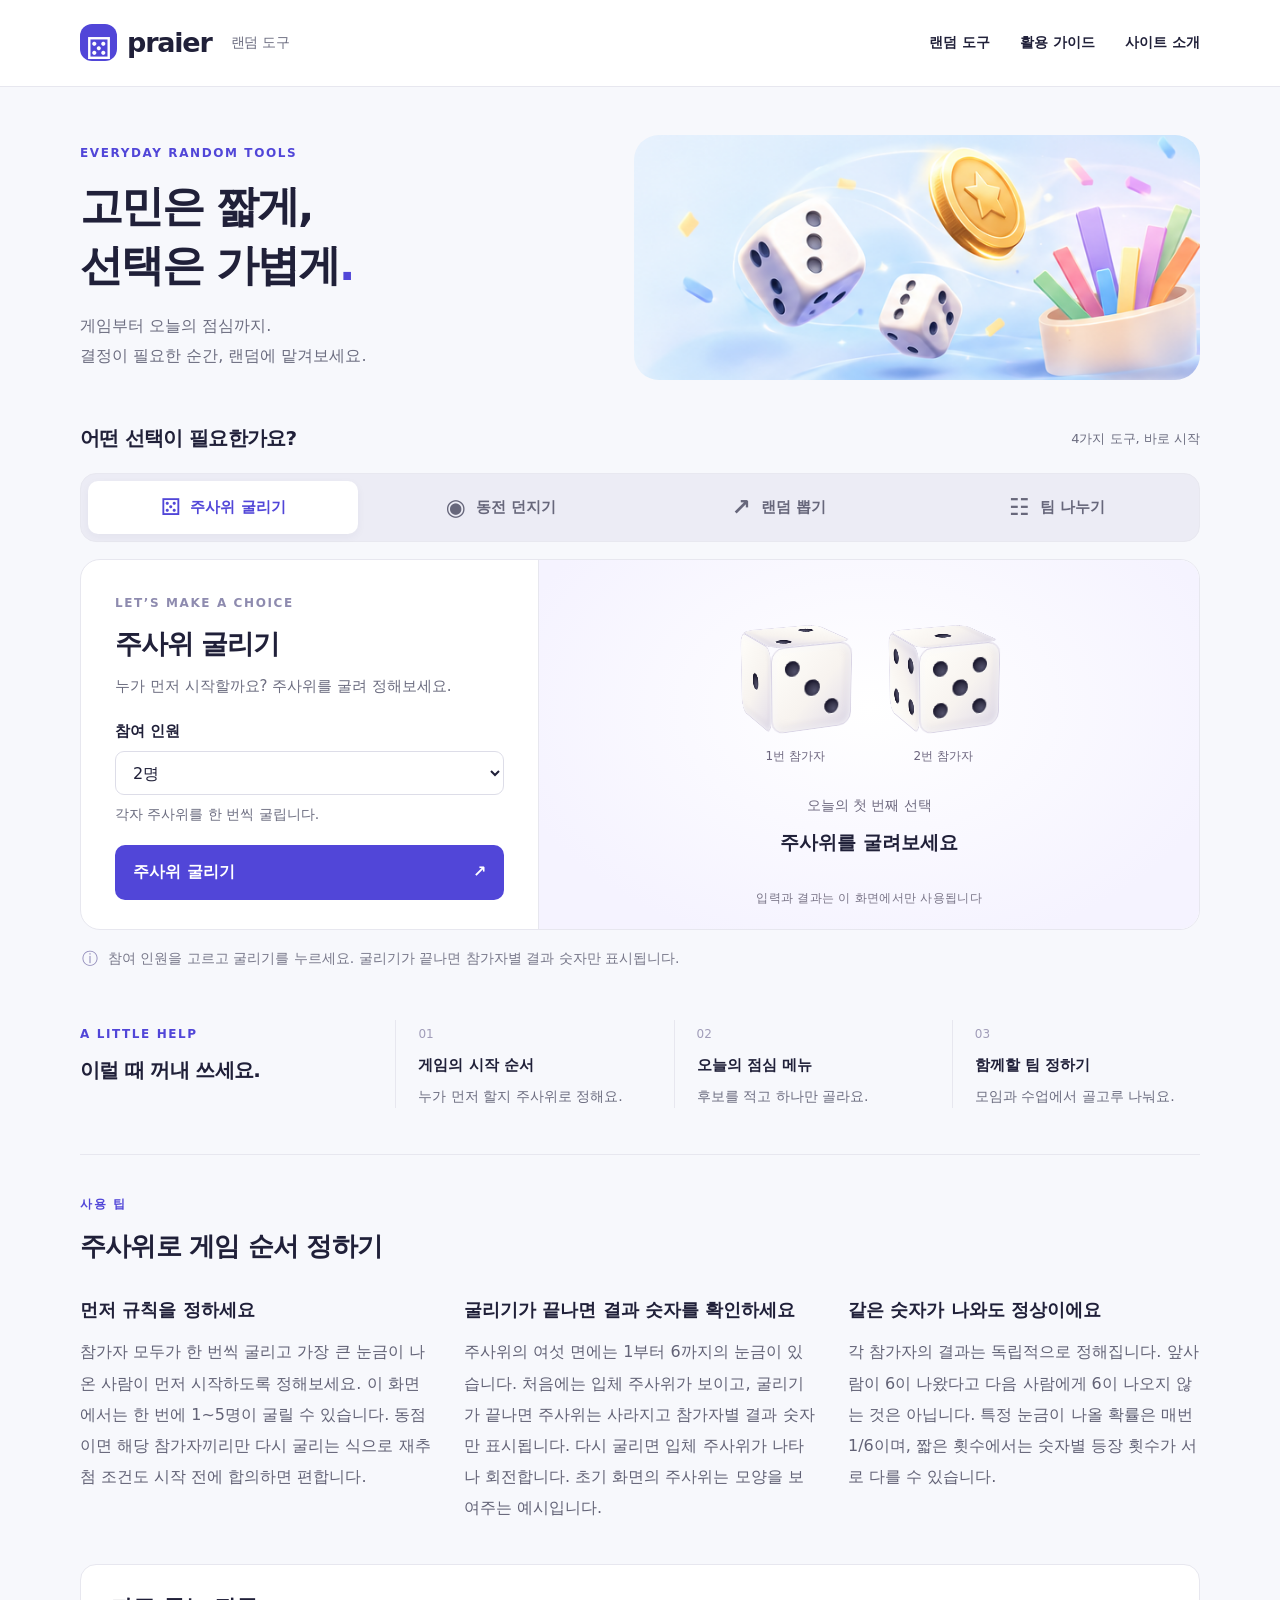
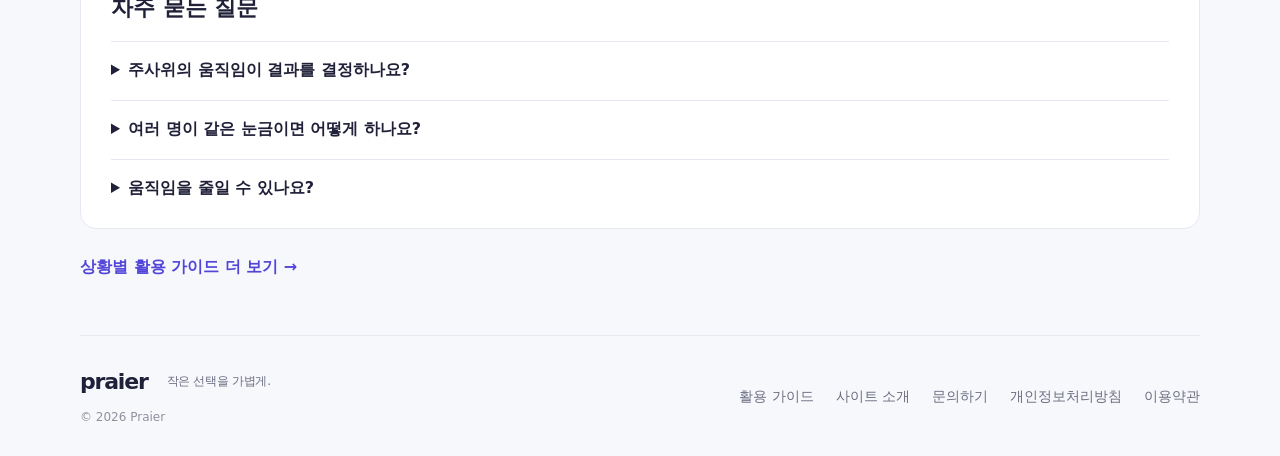
==== commit b45e1232: "Add files via upload" ====
--- a/index.html
+++ b/index.html
@@ -1 +1 @@
-<!doctype html><html lang="ko"><head><meta charset="utf-8"><meta name="viewport" content="width=device-width,initial-scale=1"><title>Praier 랜덤 도구 | 주사위·동전·랜덤 뽑기·팀 나누기</title><meta name="description" content="주사위, 동전 던지기, 랜덤 뽑기, 팀 나누기를 한곳에서 간단하게 이용하는 무료 랜덤 도구입니다."><link rel="stylesheet" href="css/style.css"></head><body><header class="site-header"><div class="nav"><a class="brand" href="index.html"><span class="brand-mark">🎲</span>Praier 랜덤 도구</a><button class="menu-toggle" aria-label="메뉴">☰</button><nav class="nav-links"><a class="active" href="index.html">홈</a><a href="index.html#tools">랜덤 도구</a><a href="guide.html">활용 가이드</a><a href="about.html">사이트 소개</a><a href="contact.html">문의하기</a></nav></div></header><main><section class="hero"><div class="container hero-grid"><div><div class="eyebrow">결정이 어려운 순간</div><h1>Praier 랜덤 도구로<br>간단하게 결정하세요!</h1><p>주사위, 동전, 랜덤 뽑기, 팀 나누기까지 일상에서 선택이 필요한 순간에 바로 사용할 수 있는 웹 도구를 제공합니다.</p><div class="cta-row"><a class="btn btn-primary" href="#tools">도구 살펴보기 →</a><a class="btn btn-secondary" href="guide.html">사용 가이드</a></div></div><div class="hero-visual"><img src="hero-random-tools.png" alt="주사위, 동전, 랜덤 뽑기, 팀 나누기를 표현한 일러스트"></div></div></section><section class="section" id="tools"><div class="container"><h2>랜덤 도구</h2><p class="lead">원하는 도구를 골라 바로 시작해보세요.</p><div class="tool-grid"><article class="card tool-card"><div class="tool-icon">🎲</div><h3>주사위 굴리기</h3><p>6면 정육면체 주사위가 굴러간 뒤 실제 눈금으로 결과를 보여줍니다.</p><a class="btn btn-primary" href="dice.html">시작하기 →</a></article><article class="card tool-card"><div class="tool-icon">🪙</div><h3>동전 던지기</h3><p>손가락으로 동전을 튕기고 공중에서 부드럽게 회전한 뒤 앞면 또는 뒷면을 확인합니다.</p><a class="btn btn-primary" href="coin.html">시작하기 →</a></article><article class="card tool-card"><div class="tool-icon">🥢</div><h3>랜덤 뽑기</h3><p>숫자나 이름을 직접 입력하고 여러 개의 제비를 원하는 만큼 뽑아보세요.</p><a class="btn btn-primary" href="random-number.html">시작하기 →</a></article><article class="card tool-card"><div class="tool-icon">👥</div><h3>팀 나누기</h3><p>참가자를 섞은 뒤 선택한 팀 수에 맞춰 무작위로 자연스럽게 배정합니다.</p><a class="btn btn-primary" href="team-generator.html">시작하기 →</a></article></div></div></section><section class="section"><div class="container info-grid"><div class="card info-card"><h3>랜덤 도구는 어떻게 작동하나요?</h3><p>이 사이트는 브라우저의 JavaScript 난수 기능을 이용해 결과를 계산합니다. 일반적인 게임이나 일상적인 선택을 위한 도구이며, 암호학적 보안이 필요한 용도의 난수 생성기로 설계된 것은 아닙니다.</p><a href="guide.html">자세히 보기 →</a></div><div class="card info-card"><h3>이런 상황에서 활용해보세요</h3><p>게임 순서 정하기, 메뉴 선택, 제비 추첨, 발표 순서, 모임에서 팀 구성 등 빠르게 결정해야 하는 다양한 상황에서 활용할 수 있습니다.</p><p class="muted">중요한 금전·안전·법률 관련 결정은 다른 정보와 기준을 함께 확인하세요.</p></div></div></section></main><footer class="footer"><div class="footer-inner"><div>© <span data-year></span> Praier. All rights reserved.</div><div class="footer-links"><a href="about.html">사이트 소개</a><a href="contact.html">문의하기</a><a href="privacy.html">개인정보처리방침</a><a href="terms.html">이용약관</a></div></div></footer><script src="js/common.js"></script></body></html>
+<!doctype html><html lang="ko"><head><meta charset="utf-8"><meta name="viewport" content="width=device-width, initial-scale=1"><meta name="theme-color" content="#4f45d8"><title>Praier 랜덤 도구 | 주사위·동전·제비뽑기·팀 나누기</title><meta name="description" content="일상의 선택을 돕는 네 가지 무료 랜덤 도구. 3D 주사위, 양면 동전, 중복 없는 제비뽑기와 균형 잡힌 팀 배정을 바로 이용하세요."><link rel="icon" href="favicon.svg" type="image/svg+xml"><link rel="stylesheet" href="css/style.css"><script src="js/app.js" defer></script><link rel="canonical" href="https://praier-random-tools.ansora73.chatgpt.site/"></head><body><a class="skip" href="#main">본문으로 건너뛰기</a><header><div class="container header-inner"><a class="brand" href="index.html"><span class="mark">⚄</span>praier<span class="brand-sub">랜덤 도구</span></a><nav aria-label="주 메뉴"><a href="index.html#tools">랜덤 도구</a><a href="guide.html">활용 가이드</a><a href="about.html">사이트 소개</a></nav></div></header><main id="main"><noscript><div class="container notice">랜덤 도구를 사용하려면 JavaScript를 켜주세요. 아래 활용 가이드와 설명은 그대로 읽을 수 있습니다.</div></noscript><section class="intro container"><div><div class="eyebrow">EVERYDAY RANDOM TOOLS</div><h1>고민은 짧게,<br>선택은 가볍게<span>.</span></h1><p>게임부터 오늘의 점심까지.<br>결정이 필요한 순간, 랜덤에 맡겨보세요.</p></div><img src="hero-random-tools.png" width="630" height="320" alt="주사위, 금빛 동전과 색색의 제비가 떠 있는 일러스트"></section><section class="container workspace" id="tools" data-tool="dice"><div class="section-label"><h2>어떤 선택이 필요한가요?</h2><span>4가지 도구, 바로 시작</span></div><nav class="tool-tabs" aria-label="랜덤 도구"><a class="tool-tab selected" href="dice.html" aria-current=page><span>⚄</span>주사위 굴리기</a><a class="tool-tab " href="coin.html" ><span>◉</span>동전 던지기</a><a class="tool-tab " href="random-number.html" ><span>↗</span>랜덤 뽑기</a><a class="tool-tab " href="team-generator.html" ><span>☷</span>팀 나누기</a></nav><div class="tool-body"><div class="settings"><span class="small-label">LET’S MAKE A CHOICE</span><h2>주사위 굴리기</h2><p class="description">누가 먼저 시작할까요? 주사위를 굴려 정해보세요.</p><div class="fields"><label for="players">참여 인원</label><select id="players"><option value="1">1명</option><option value="2" selected>2명</option><option value="3">3명</option><option value="4">4명</option><option value="5">5명</option></select><p class="hint">각자 주사위를 한 번씩 굴립니다.</p><button class="primary" id="roll">주사위 굴리기 <span>↗</span></button></div><p id="error" class="error" role="alert"></p></div><div class="result-stage"><div id="dice-visual" class="dice-table" aria-hidden="true"></div><p class="result-caption">오늘의 첫 번째 선택</p><div id="result" class="result" role="status" aria-live="polite">주사위를 굴려보세요</div><div class="stage-bottom">입력과 결과는 이 화면에서만 사용됩니다</div></div></div><div class="tool-note"><span>ⓘ</span><p>참여 인원을 고르고 굴리기를 누르세요. 굴리기가 끝나면 참가자별 결과 숫자만 표시됩니다.</p></div></section><section class="container bottom-info"><div><span class="small-label">A LITTLE HELP</span><h2>이럴 때 꺼내 쓰세요.</h2></div><a href="dice.html"><span>01</span><h3>게임의 시작 순서</h3><p>누가 먼저 할지 주사위로 정해요.</p></a><a href="random-number.html"><span>02</span><h3>오늘의 점심 메뉴</h3><p>후보를 적고 하나만 골라요.</p></a><a href="team-generator.html"><span>03</span><h3>함께할 팀 정하기</h3><p>모임과 수업에서 골고루 나눠요.</p></a></section><section class="container reading"><div class="reading-header"><span class="eyebrow">사용 팁</span><h2>주사위로 게임 순서 정하기</h2></div><div class="reading-grid"><article><h3>먼저 규칙을 정하세요</h3><p>참가자 모두가 한 번씩 굴리고 가장 큰 눈금이 나온 사람이 먼저 시작하도록 정해보세요. 이 화면에서는 한 번에 1~5명이 굴릴 수 있습니다. 동점이면 해당 참가자끼리만 다시 굴리는 식으로 재추첨 조건도 시작 전에 합의하면 편합니다.</p></article><article><h3>굴리기가 끝나면 결과 숫자를 확인하세요</h3><p>주사위의 여섯 면에는 1부터 6까지의 눈금이 있습니다. 처음에는 입체 주사위가 보이고, 굴리기가 끝나면 주사위는 사라지고 참가자별 결과 숫자만 표시됩니다. 다시 굴리면 입체 주사위가 나타나 회전합니다. 초기 화면의 주사위는 모양을 보여주는 예시입니다.</p></article><article><h3>같은 숫자가 나와도 정상이에요</h3><p>각 참가자의 결과는 독립적으로 정해집니다. 앞사람이 6이 나왔다고 다음 사람에게 6이 나오지 않는 것은 아닙니다. 특정 눈금이 나올 확률은 매번 1/6이며, 짧은 횟수에서는 숫자별 등장 횟수가 서로 다를 수 있습니다.</p></article></div><div class="faq"><h2>자주 묻는 질문</h2><details><summary>주사위의 움직임이 결과를 결정하나요?</summary><p>아니요. 브라우저에서 결과를 먼저 추첨하고 그 눈금이 정면에 오도록 회전합니다. 물리 시뮬레이션의 충돌로 결과를 계산하는 방식은 아닙니다.</p></details><details><summary>여러 명이 같은 눈금이면 어떻게 하나요?</summary><p>이 도구는 동점도 그대로 보여줍니다. 순위를 정하려면 동점자만 다시 굴리세요. 전체를 다시 굴릴지 동점자만 굴릴지는 시작 전에 정하는 것이 좋습니다.</p></details><details><summary>움직임을 줄일 수 있나요?</summary><p>기기의 접근성 설정에서 동작 줄이기를 켜면 긴 회전 없이 결과를 확인할 수 있습니다.</p></details></div><a class="text-link" href="guide.html">상황별 활용 가이드 더 보기 →</a></section></main><footer class="container"><div><a class="brand" href="index.html">praier<span class="brand-sub">작은 선택을 가볍게.</span></a><p>© <span data-year></span> Praier</p></div><nav aria-label="하단 메뉴"><a href="guide.html">활용 가이드</a><a href="about.html">사이트 소개</a><a href="contact.html">문의하기</a><a href="privacy.html">개인정보처리방침</a><a href="terms.html">이용약관</a></nav></footer></body></html>
--- a/css/style.css
+++ b/css/style.css
@@ -1,2 +1,31 @@
-:root{--bg:#f7f9ff;--surface:#fff;--ink:#172554;--muted:#64748b;--line:#e2e8f0;--primary:#2563eb;--primary2:#4f46e5;--shadow:0 18px 50px rgba(30,64,175,.10);--radius:22px}*{box-sizing:border-box}html{scroll-behavior:smooth}body{margin:0;font-family:system-ui,-apple-system,BlinkMacSystemFont,"Noto Sans KR","Segoe UI",sans-serif;color:var(--ink);background:var(--bg);line-height:1.65}a{color:inherit;text-decoration:none}button,input,textarea,select{font:inherit}button{cursor:pointer}.site-header{position:sticky;top:0;z-index:50;background:rgba(255,255,255,.92);backdrop-filter:blur(16px);border-bottom:1px solid var(--line)}.nav{max-width:1160px;margin:auto;display:flex;align-items:center;gap:30px;padding:14px 20px}.brand{display:flex;align-items:center;gap:10px;font-weight:800;font-size:20px;margin-right:auto}.brand-mark{width:34px;height:34px;border-radius:10px;background:linear-gradient(135deg,#2563eb,#4f46e5);display:grid;place-items:center;color:#fff;box-shadow:0 8px 18px rgba(37,99,235,.25)}.nav-links{display:flex;gap:8px;align-items:center}.nav-links a{padding:9px 12px;border-radius:10px;color:#334155}.nav-links a:hover,.nav-links a.active{background:#eff6ff;color:#1d4ed8}.menu-toggle{display:none;border:0;background:#eef2ff;padding:8px 10px;border-radius:10px}.container{max-width:1160px;margin:auto;padding:0 20px}.hero{padding:64px 0 36px}.hero-grid{display:grid;grid-template-columns:1.05fr .95fr;gap:36px;align-items:center}.eyebrow{color:#2563eb;font-weight:800;letter-spacing:.02em}.hero h1{font-size:clamp(40px,6vw,68px);line-height:1.1;margin:10px 0 18px}.hero p{font-size:18px;color:#475569;max-width:680px}.cta-row{display:flex;gap:12px;margin-top:24px;flex-wrap:wrap}.btn{border:0;border-radius:15px;padding:13px 18px;font-weight:800;transition:.2s transform,.2s box-shadow}.btn:hover{transform:translateY(-1px)}.btn-primary{color:#fff;background:linear-gradient(135deg,var(--primary),var(--primary2));box-shadow:0 12px 25px rgba(37,99,235,.22)}.btn-secondary{background:#fff;border:1px solid var(--line);color:#1e3a8a}.hero-visual{border-radius:28px;overflow:hidden;box-shadow:var(--shadow);background:#dbeafe}.hero-visual img{display:block;width:100%;height:100%;object-fit:cover}.section{padding:34px 0}.section h2{font-size:30px;margin:0 0 8px}.lead{color:var(--muted);margin-top:0}.tool-grid{display:grid;grid-template-columns:repeat(4,1fr);gap:18px}.card{background:#fff;border:1px solid var(--line);border-radius:var(--radius);box-shadow:0 8px 24px rgba(15,23,42,.04)}.tool-card{padding:22px;display:flex;flex-direction:column;min-height:320px}.tool-icon{width:48px;height:48px;border-radius:14px;display:grid;place-items:center;font-size:25px;background:#eff6ff}.tool-card h3{margin:18px 0 8px;font-size:22px}.tool-card p{margin:0;color:#64748b;flex:1}.tool-card .btn{margin-top:20px;width:100%}.info-grid{display:grid;grid-template-columns:1fr 1fr;gap:18px}.info-card{padding:24px}.info-card h3{margin-top:0}.page-hero{padding:42px 0 18px}.page-hero h1{font-size:clamp(34px,5vw,52px);margin:6px 0}.tool-layout{display:grid;grid-template-columns:1fr .9fr;gap:22px}.tool-panel{padding:24px}.controls{display:grid;gap:12px}.field{display:grid;gap:6px}.field label{font-weight:700}.field input,.field textarea,.field select{width:100%;border:1px solid #cbd5e1;border-radius:12px;padding:11px 12px;background:#fff}.field textarea{min-height:150px;resize:vertical}.result-box{border-radius:20px;background:linear-gradient(135deg,#0f172a,#1d4ed8);color:#fff;padding:26px;text-align:center;min-height:150px;display:grid;place-items:center}.result-value{font-size:48px;font-weight:900}.muted{color:var(--muted)}.steps{display:grid;gap:12px}.step{display:flex;gap:12px;align-items:flex-start}.step-num{width:30px;height:30px;flex:0 0 30px;border-radius:50%;background:#dbeafe;color:#1d4ed8;display:grid;place-items:center;font-weight:900}.footer{margin-top:55px;border-top:1px solid var(--line);background:#0f172a;color:#cbd5e1}.footer-inner{max-width:1160px;margin:auto;padding:34px 20px;display:flex;gap:20px;flex-wrap:wrap;align-items:center}.footer-links{display:flex;gap:14px;flex-wrap:wrap;margin-left:auto}.footer a:hover{color:#fff}.dice-stage{height:320px;display:grid;place-items:center;perspective:900px;overflow:hidden;background:radial-gradient(circle at 50% 30%,#e0f2fe,#dbeafe 45%,#c7d2fe)}.dice-wrap{width:120px;height:120px;position:relative;transform-style:preserve-3d}.dice-cube{width:100%;height:100%;position:absolute;transform-style:preserve-3d;transition:transform 1.1s cubic-bezier(.2,.75,.25,1)}.face{position:absolute;inset:0;background:linear-gradient(145deg,#fff,#dbeafe);border:2px solid #bfdbfe;border-radius:22px;box-shadow:inset -10px -12px 25px rgba(59,130,246,.08),inset 8px 10px 16px rgba(255,255,255,.9);display:grid;grid-template-columns:repeat(3,1fr);grid-template-rows:repeat(3,1fr);padding:16px;gap:5px}.pip{width:16px;height:16px;border-radius:50%;background:#1d4ed8;align-self:center;justify-self:center;box-shadow:inset 2px 2px 3px rgba(255,255,255,.4)}.front{transform:translateZ(60px)}.back{transform:rotateY(180deg) translateZ(60px)}.right{transform:rotateY(90deg) translateZ(60px)}.left{transform:rotateY(-90deg) translateZ(60px)}.top{transform:rotateX(90deg) translateZ(60px)}.bottom{transform:rotateX(-90deg) translateZ(60px)}.dice-shadow{width:150px;height:25px;background:rgba(30,64,175,.16);filter:blur(10px);border-radius:50%;position:absolute;bottom:38px;transition:.4s}.rolling .dice-cube{animation:dice-bob .16s linear infinite alternate}.rolling .dice-shadow{transform:scale(.75);opacity:.7}@keyframes dice-bob{from{transform:translateY(-12px)}to{transform:translateY(12px)}}.coin-scene{height:360px;position:relative;overflow:hidden;background:linear-gradient(180deg,#dbeafe 0,#eff6ff 65%,#fff 100%);border-radius:22px}.hand{position:absolute;left:11%;bottom:0;width:190px;height:190px;background:linear-gradient(150deg,#f6c8a8,#d8926d);border-radius:85% 50% 25% 25%;transform:rotate(-10deg);box-shadow:inset -12px -12px 25px rgba(125,64,40,.12)}.finger{position:absolute;width:46px;height:130px;background:linear-gradient(150deg,#f7cfb3,#d8926d);border-radius:30px;right:-6px;top:-64px;transform:rotate(2deg);transform-origin:bottom center;box-shadow:inset -7px -5px 13px rgba(125,64,40,.10)}.thumb{position:absolute;width:80px;height:44px;background:linear-gradient(150deg,#f7cfb3,#d8926d);border-radius:30px;right:58px;top:68px;transform:rotate(20deg)}.coin-flight{position:absolute;left:27%;bottom:115px;width:78px;height:78px;transform-style:preserve-3d;transition:transform 1.2s cubic-bezier(.12,.75,.2,1)}.coin{width:100%;height:100%;position:absolute;transform-style:preserve-3d;border-radius:50%;border:5px solid #d4a73b;background:linear-gradient(145deg,#ffd86a,#c98b1b);box-shadow:inset 0 0 0 7px rgba(255,244,180,.25),0 12px 25px rgba(161,98,12,.25);display:grid;place-items:center;color:#7c5410;font-size:45px;font-weight:900;backface-visibility:hidden}.coin.backface{transform:rotateY(180deg)}.coin-flying{animation:coin-air 1.2s cubic-bezier(.18,.8,.22,1) forwards}.coin-flipping .coin{animation:coin-spin 1.2s linear infinite}@keyframes coin-air{0%{left:27%;bottom:115px;transform:translate3d(0,0,0) rotateX(0)}100%{left:67%;bottom:185px;transform:translate3d(0,0,0) rotateX(1440deg)}}@keyframes coin-spin{to{transform:rotateY(360deg)}}.coin-landed{left:67%;bottom:125px}.draw-board{padding:20px;background:linear-gradient(#f5f3ff,#fff);border-radius:18px}.sticks{display:flex;flex-wrap:wrap;gap:10px;min-height:220px;align-items:flex-end;justify-content:center}.stick{width:34px;height:185px;border:0;border-radius:18px 18px 8px 8px;background:linear-gradient(180deg,#f1f5f9,#cbd5e1);box-shadow:0 8px 18px rgba(15,23,42,.10);position:relative;transition:.4s transform,.3s opacity}.stick span{position:absolute;inset:auto 0 10px;text-align:center;font-size:12px;color:#475569;font-weight:700}.stick:hover{transform:translateY(-10px)}.stick.pulled{transform:translateY(-150px) scale(1.05);opacity:0;pointer-events:none}.picked-list{display:grid;gap:8px;margin-top:14px}.picked-item{padding:10px 12px;border-radius:12px;background:#f8fafc;border:1px solid var(--line);animation:fade-up .4s ease both}@keyframes fade-up{from{opacity:0;transform:translateY(8px)}to{opacity:1;transform:translateY(0)}}.team-results{display:grid;grid-template-columns:repeat(auto-fit,minmax(180px,1fr));gap:14px}.team-card{padding:16px;border-radius:18px;background:#f8fafc;border:1px solid var(--line);animation:fade-up .45s ease both}.team-card h3{margin:0 0 8px}.member{padding:7px 9px;background:#fff;border-radius:10px;margin:5px 0;border:1px solid #e2e8f0}.notice{padding:14px 16px;border-radius:14px;background:#eff6ff;color:#1e40af}.faq{display:grid;gap:12px}.faq details{background:#fff;border:1px solid var(--line);border-radius:14px;padding:14px 16px}.faq summary{cursor:pointer;font-weight:800}@media(max-width:900px){.tool-grid{grid-template-columns:repeat(2,1fr)}.hero-grid,.tool-layout,.info-grid{grid-template-columns:1fr}}@media(max-width:720px){.nav-links{display:none;position:absolute;top:62px;left:12px;right:12px;background:#fff;border:1px solid var(--line);border-radius:16px;padding:10px;box-shadow:var(--shadow);flex-direction:column;align-items:stretch}.nav-links.open{display:flex}.nav-links a{display:block}.menu-toggle{display:block}.tool-grid{grid-template-columns:1fr}.hero{padding-top:34px}.hero h1{font-size:42px}.coin-scene{height:300px}.hand{transform:scale(.85) rotate(-10deg);transform-origin:bottom left}.coin-flight{left:30%;bottom:105px}.dice-stage{height:280px}}
-@media(prefers-reduced-motion:reduce){*,*::before,*::after{animation-duration:.01ms!important;animation-iteration-count:1!important;scroll-behavior:auto!important;transition-duration:.01ms!important}}
+:root{--purple:#5146d8;--ink:#202039;--muted:#6c6d80;--line:#e7e7ef;--paper:#f7f8fc}*{box-sizing:border-box}body{margin:0;background:var(--paper);color:var(--ink);font-family:'Noto Sans KR',system-ui,sans-serif;font-size:16px;line-height:1.65}a{color:inherit;text-decoration:none}button,input,textarea,select{font:inherit}button,a,input,textarea,select{-webkit-tap-highlight-color:transparent}a:focus-visible,button:focus-visible,input:focus-visible,select:focus-visible,textarea:focus-visible{outline:3px solid #928aff;outline-offset:4px}.container{width:min(1120px,calc(100% - 64px));margin-inline:auto}header{background:#fff;border-bottom:1px solid var(--line)}.header-inner{height:86px;display:flex;justify-content:space-between;align-items:center}.brand{display:flex;align-items:center;gap:10px;font-size:27px;font-weight:900;letter-spacing:-1.2px}.mark{display:grid;place-items:center;background:var(--purple);color:white;border-radius:12px;width:37px;height:37px;font-size:30px}.brand-sub{font-size:14px;font-weight:500;letter-spacing:-.3px;color:var(--muted);margin-left:9px}.header-inner nav{display:flex;gap:30px;font-size:14px;font-weight:600}.header-inner nav a:first-child{color:var(--purple)}.intro{display:grid;grid-template-columns:1fr 1.1fr;align-items:center;padding-block:48px 42px;gap:40px}.eyebrow,.small-label{font-size:12px;font-weight:700;letter-spacing:1.6px;color:var(--purple)}h1{font-size:43px;line-height:1.35;letter-spacing:-2px;margin:14px 0 17px;font-weight:800}h1 span{color:var(--purple)}.intro p{color:var(--muted);font-size:16px;line-height:1.9;margin:0}.intro img{width:100%;height:245px;object-fit:cover;border-radius:25px}.section-label{display:flex;align-items:center;justify-content:space-between;margin-bottom:18px}.section-label h2{font-size:20px;letter-spacing:-.7px;margin:0}.section-label>span{font-size:13px;color:var(--muted)}.tool-tabs{display:grid;grid-template-columns:repeat(4,1fr);gap:8px;padding:7px;background:#ececf5;border:1px solid #e8e8f0;border-radius:16px;margin-bottom:17px}.tool-tab{display:flex;justify-content:center;align-items:center;gap:10px;padding:14px 10px;border-radius:10px;color:#67677b;font-weight:600;font-size:15px;transition:background .2s}.tool-tab span{font-size:23px;line-height:1}.tool-tab:hover{background:#ffffff90}.tool-tab.selected{background:white;box-shadow:0 3px 10px #2620500c;color:var(--purple)}.tool-body{display:grid;grid-template-columns: .9fr 1.3fr;border:1px solid var(--line);background:#fff;border-radius:20px;overflow:hidden;min-height:355px}.settings{padding:29px 34px}.settings .small-label{font-size:10px;color:#8e8baf}.settings h2{font-size:27px;letter-spacing:-1px;margin:7px 0}.description{font-size:14px;color:var(--muted);margin:0 0 21px}.fields label{font-size:14px;font-weight:600;display:block;margin:13px 0 7px}input,select,textarea{border:1px solid #dddde8;border-radius:9px;padding:10px 13px;width:100%;color:var(--ink);background:#fff;min-height:44px}textarea{resize:vertical;min-height:135px}.hint{color:var(--muted);font-size:12px;line-height:1.65;margin:8px 0 19px}.primary{margin-top:15px;background:var(--purple);color:white;display:flex;justify-content:space-between;align-items:center;width:100%;border:0;border-radius:10px;padding:14px 18px;font-size:15px;font-weight:600;cursor:pointer;transition:background .2s,transform .2s}.primary:hover{background:#4036bc;transform:translateY(-1px)}button:disabled{opacity:.55;cursor:default;transform:none}.result-stage{background:radial-gradient(ellipse at 50% 40%,#fff 0%,#f5f3ff 80%);border-left:1px solid var(--line);display:flex;flex-direction:column;align-items:center;justify-content:center;padding:30px;position:relative;text-align:center;min-height:340px;padding-bottom:60px}.dice-visual{color:#5146d8;font-size:98px;line-height:1.2;letter-spacing:8px;filter:drop-shadow(0 8px 8px #59549d22)}.dice-visual span{color:#8f7eda}.result-caption{font-size:12px;color:#838094;margin:16px 0 8px}.result{font-size:19px;font-weight:600;overflow-wrap:anywhere;width:100%}.stage-bottom{position:absolute;bottom:20px;font-size:11px;color:#9894aa;letter-spacing:.3px}.tool-note{display:flex;gap:10px;margin:16px 2px 0;color:#78788a;font-size:12px}.tool-note>span{color:#8f89b8;font-size:16px}.tool-note p{margin:0}.bottom-info{display:grid;grid-template-columns:1.15fr repeat(3,1fr);gap:30px;padding-block:48px 46px}.bottom-info h2{font-size:20px;margin:8px 0;letter-spacing:-.7px}.bottom-info a{padding-left:22px;border-left:1px solid var(--line)}.bottom-info a>span{color:#a19db9;font-size:12px}.bottom-info h3{font-size:15px;margin:7px 0}.bottom-info p{font-size:12px;color:var(--muted);margin:0}footer{border-top:1px solid var(--line);display:flex;align-items:center;justify-content:space-between;padding-block:28px}footer .brand{font-size:22px}footer .brand-sub{font-size:12px}footer p{font-size:11px;color:#91919e;margin:8px 0 0}footer nav{display:flex;gap:22px;font-size:12px;color:var(--muted)}.error{font-size:14px;color:#b3273d;margin:12px 0 0}.error:empty{display:none}.range{display:grid;grid-template-columns:1fr 1fr;gap:12px}.coin-symbol{font-size:110px;color:#d39b26;line-height:1.25}.choice-note{display:flex;gap:12px}.choice-note span{flex:1;border:1px solid var(--line);border-radius:10px;padding:15px;text-align:center}.rolling{animation:roll .5s ease-in-out infinite}@keyframes roll{50%{transform:translateY(-13px) rotate(15deg)}}.sticks{display:flex;flex-wrap:wrap;justify-content:center;gap:8px;max-height:250px;overflow:auto;width:100%;padding:5px;margin-bottom:12px}.stick{border:1px solid #ccc6f9;background:white;border-radius:8px;color:var(--purple);width:44px;height:58px;cursor:pointer}.picked{display:inline-block;background:white;padding:7px 13px;border:1px solid #e4dff9;border-radius:9px;margin:5px;font-size:17px}.team-card{background:#fff;text-align:left;margin:10px 0;padding:15px 20px;border-radius:12px;border:1px solid var(--line)}.team-card h3{margin:0 0 5px;font-size:15px;color:var(--purple)}.team-card p{font-size:15px;font-weight:400;margin:0}.page-hero{padding-block:50px 25px}.page-hero h1{font-size:36px}.page-hero p{color:var(--muted)}.section{padding:10px 0 35px}.info-grid{display:grid;grid-template-columns:1fr 1fr;gap:20px}.card{background:white;border:1px solid var(--line);border-radius:16px;padding:28px}.card h2{font-size:21px}.card p{color:var(--muted);line-height:1.9}.prose{margin-bottom:60px;max-width:900px}.text-link{color:var(--purple);font-weight:600}.skip{position:absolute;top:-100px;background:white;padding:15px;z-index:100}.skip:focus{top:0}[hidden]{display:none!important}@media(max-width:760px){.container{width:calc(100% - 32px)}.header-inner{height:72px}.brand-sub{display:none}.header-inner nav{gap:16px;font-size:12px}.brand{font-size:24px}.intro{gap:16px;padding-block:30px;grid-template-columns:1fr 1fr}h1{font-size:30px;letter-spacing:-1.4px}.intro p{font-size:13px}.intro img{height:190px;border-radius:16px}.eyebrow{font-size:9px}.section-label h2{font-size:18px}.section-label>span{display:none}.tool-tab{font-size:13px;gap:7px;padding:11px 6px}.tool-tab span{font-size:18px}.tool-tabs{gap:3px;padding:5px}.tool-body{grid-template-columns:1fr}.settings{padding:24px}.result-stage{border-left:0;border-top:1px solid var(--line);min-height:280px}.settings h2{font-size:24px}.bottom-info{grid-template-columns:1fr 1fr;gap:25px;padding-block:35px}.bottom-info h2{font-size:18px}.bottom-info a{padding-left:15px}footer{align-items:flex-start;gap:20px}footer nav{flex-wrap:wrap;gap:9px 14px;font-size:11px;justify-content:flex-end}.info-grid{grid-template-columns:1fr}.page-hero h1{font-size:30px}}@media(max-width:420px){.intro{grid-template-columns:1fr}.intro img{display:none}.intro h1 br{display:none}.intro h1{font-size:29px}.intro p br{display:none}.tool-tab{flex-direction:column;font-size:12px;gap:8px}.header-inner nav{gap:12px}.header-inner nav a:last-child{display:none}}@media(prefers-reduced-motion:reduce){*,*::before,*::after{animation:none!important;transition:none!important;scroll-behavior:auto!important}}
+/* 3D objects are functional result surfaces, not decorative images. */
+.dice-table{display:flex;flex-wrap:wrap;justify-content:center;gap:28px 38px;width:100%;padding:40px 0 12px;perspective:900px;--die-size:84px;--die-half:42px}
+.die-slot{width:110px;display:flex;flex-direction:column;align-items:center;gap:28px;perspective:800px}
+.die-mover{width:var(--die-size);height:var(--die-size);position:relative;transform-style:preserve-3d}
+.die-view{width:100%;height:100%;transform:rotateX(-17deg) rotateY(23deg);transform-style:preserve-3d}
+.die-cube{width:100%;height:100%;position:relative;transform-style:preserve-3d}
+.die-face{position:absolute;inset:0;display:grid;grid-template-columns:repeat(3,1fr);grid-template-rows:repeat(3,1fr);gap:5px;padding:13px;border:1px solid #d8d3e4;border-radius:13px;background:linear-gradient(135deg,#fffefa,#f7f3ef 55%,#e1dce9);box-shadow:inset 0 0 8px #ffffff,inset -3px -3px 10px #9b91b63a;backface-visibility:hidden;-webkit-backface-visibility:hidden}
+.pip{border-radius:50%;min-width:0;min-height:0}.pip.on{background:radial-gradient(circle at 65% 70%,#51506a,#242235 70%);box-shadow:inset 1px 2px 3px #0f0c2499,0 1px 1px white}
+.die-label{font-size:12px;color:#6c657e;white-space:nowrap}.many-dice{--die-size:66px;gap:25px 22px}.many-dice .die-slot{width:80px}.many-dice .die-face{padding:9px;gap:4px;border-radius:10px}
+.coin-scene{width:210px;height:220px;display:grid;place-items:center;perspective:1000px;position:relative}
+.coin-rotor{position:relative;width:150px;height:150px;transform-style:preserve-3d;z-index:1}
+.coin-face,.coin-edge{position:absolute;inset:0;border-radius:50%;backface-visibility:hidden;-webkit-backface-visibility:hidden}
+.coin-face{display:flex;flex-direction:column;justify-content:center;align-items:center;border:7px solid #f1c054;outline:1px solid #a46b19;box-shadow:inset 0 0 0 3px #a7752b,inset 0 0 0 6px #fbe1a2;line-height:1.25}
+.coin-head{background:radial-gradient(circle at 32% 24%,#fff3b7,#f4c660 45%,#c99032);color:#805016;transform:translateZ(5px)}
+.coin-tail{background:radial-gradient(circle at 30% 25%,#535da1,#232c61);color:#ffe7a4;transform:rotateY(180deg) translateZ(5px)}
+.coin-emblem{font-size:42px;line-height:1.1}.coin-face strong{font-size:24px;margin-top:3px}.coin-face small{font-size:10px;letter-spacing:2px;margin-top:6px}
+.coin-edge{background:repeating-conic-gradient(#ac6f1a 0 3deg,#f2cf7b 3deg 6deg);backface-visibility:visible;-webkit-backface-visibility:visible}
+.coin-ground{position:absolute;width:130px;height:15px;border-radius:50%;background:#4434571a;filter:blur(7px);bottom:10px}
+.sticks{perspective:800px;gap:12px;max-height:320px;padding:15px 6px}.stick{position:relative;width:46px;height:102px;border-radius:6px 6px 9px 9px;border:1px solid #bc965b;background:linear-gradient(90deg,#f3d9a5,#fff1d4 38%,#efce94);box-shadow:2px 4px 0 #b4936420;transition:transform .15s,box-shadow .15s}
+.stick-fold{position:absolute;left:0;right:0;top:15px;height:12px;background:#6556ac;border-block:1px solid #514294;pointer-events:none}.stick:hover:not(:disabled){transform:translateY(-7px);box-shadow:2px 10px 12px #6041301a}.stick.opened{opacity:.35;background:#e5dfd4;box-shadow:none}.stick.opened .stick-fold{background:#a19aaf;border-color:#928a9f}.stick:disabled:not(.opened){opacity:.55}
+.team-shuffle{height:135px;width:100%;position:relative;margin-bottom:10px;display:flex;justify-content:center;align-items:center}
+.name-card{position:absolute;display:grid;place-items:center;padding:10px;width:132px;height:76px;border-radius:12px;border:1px solid #d4ccef;background:#fff;box-shadow:0 8px 16px #5146a515;color:#5146a5;font-size:16px;font-weight:600;overflow:hidden;overflow-wrap:anywhere;line-height:1.4}
+.name-card:first-child{transform:translateX(-52px) rotate(-12deg);background:#ece8ff}.name-card:last-child{transform:translateX(52px) rotate(12deg);background:#f9f7ff}.name-card:nth-child(2){z-index:1}
+.teams-grid{display:grid;grid-template-columns:repeat(2,minmax(0,1fr));gap:12px}.team-card{margin:0;padding:16px;min-width:0}.team-card:nth-child(2){border-top:3px solid #459c9d}.team-card:nth-child(3){border-top:3px solid #d8a646}.team-card:nth-child(4){border-top:3px solid #d68399}.team-card:first-child{border-top:3px solid #8170d1}.team-members{display:flex;flex-wrap:wrap;gap:7px;margin-top:12px}.member{display:inline-block;padding:5px 9px;border-radius:7px;background:#f4f3fa;font-size:14px;font-weight:400;overflow-wrap:anywhere;max-width:100%}
+.result-stage{padding-top:25px;min-width:0;overflow:hidden}.result-caption{font-size:14px;color:#706b81}.stage-bottom{font-size:12px;color:#797487}.hint,.tool-note,.bottom-info p{font-size:14px}.settings .small-label{font-size:12px}.tool-note p{line-height:1.8}.description{font-size:15px}.fields label{font-size:15px}.result{line-height:1.75}.primary{font-size:16px}.header-inner nav a:first-child{color:inherit}.header-inner nav a[aria-current]{color:var(--purple)}
+.compact-heading{padding-block:30px 20px}.compact-heading nav{display:flex;gap:10px;font-size:14px;color:var(--muted)}.compact-heading h1{font-size:32px;margin:10px 0}.compact-heading+.workspace .section-label{display:none}
+.reading{padding-block:35px 55px;border-top:1px solid var(--line)}.reading-header h2{font-size:26px;letter-spacing:-.8px;margin:8px 0 28px}.reading-grid{display:grid;grid-template-columns:repeat(3,minmax(0,1fr));gap:32px}.reading h3{font-size:18px;line-height:1.6;margin:0 0 12px}.reading p{font-size:16px;line-height:1.95;color:#626276;margin:0}.faq{margin:40px 0 25px;padding:25px 30px;background:#fff;border:1px solid var(--line);border-radius:16px}.faq h2{font-size:22px;margin:0 0 15px}.faq details{border-top:1px solid var(--line);padding:15px 0}.faq summary{font-size:16px;font-weight:600;cursor:pointer;min-height:28px}.faq details p{padding-top:12px}.faq details:last-child{padding-bottom:0}.text-link{font-size:16px}.notice{background:#fff2d4;color:#61491b;padding:20px;border-radius:12px;margin-block:15px}
+.guide-layout{display:grid;grid-template-columns:210px minmax(0,1fr);gap:40px;padding-bottom:60px}.guide-index{display:flex;flex-direction:column;gap:10px;font-size:15px;align-self:start;position:sticky;top:25px;background:#fff;border:1px solid var(--line);border-radius:14px;padding:22px}.guide-index strong{margin-bottom:6px}.guide-index a{color:var(--muted)}.guide-copy{min-width:0}.guide-copy section{padding:0 0 32px;margin-bottom:32px;border-bottom:1px solid var(--line);scroll-margin-top:25px}.guide-copy h2{font-size:25px;letter-spacing:-.7px;margin:0 0 20px}.guide-copy p,.guide-copy li{font-size:16px;line-height:2;color:#626276}.guide-copy li{margin-block:10px}.table-scroll{overflow:auto}table{border-collapse:collapse;width:100%;font-size:15px;background:white}th,td{padding:15px;text-align:left;border:1px solid var(--line)}th{background:#efedf8;font-weight:600}td a{color:var(--purple)}.prose{line-height:1.95}.prose h2{margin-top:30px}.prose h2:first-child{margin-top:0}footer nav{flex-wrap:wrap;justify-content:flex-end;font-size:14px;max-width:600px}footer p{font-size:12px}
+@media(max-width:760px){.reading-grid{grid-template-columns:1fr;gap:25px}.reading-header h2{font-size:24px}.guide-layout{grid-template-columns:1fr;gap:25px}.guide-index{position:static;display:flex;flex-direction:row;flex-wrap:wrap;gap:12px 20px;padding:16px}.guide-index strong{width:100%}.faq{padding:22px}.compact-heading{padding-block:22px 15px}.compact-heading h1{font-size:28px}.dice-table{gap:25px 24px;--die-size:74px}.die-slot{width:95px}.many-dice{--die-size:60px;gap:26px 20px}.many-dice .die-slot{width:70px}.die-face{padding:11px;gap:4px}.result-stage{padding-inline:20px}.header-inner nav{font-size:13px;gap:12px}.header-inner nav a:last-child{display:block}.brand{font-size:23px}.mark{width:31px;height:31px;font-size:26px}.tool-tab{font-size:14px}.bottom-info p{font-size:14px}.bottom-info{gap:22px}footer{flex-direction:column}footer nav{justify-content:flex-start;gap:12px 20px}.guide-copy h2{font-size:23px}.result-stage:has(.teams-grid){padding-inline:15px}.teams-grid{gap:9px}.team-card{padding:12px}.member{font-size:14px}}
+@media(max-width:420px){.header-inner{flex-wrap:wrap;justify-content:center;gap:8px;height:auto;padding-block:12px}.header-inner .brand{margin-right:auto}.header-inner nav{gap:12px;font-size:12px}.header-inner nav a:last-child{display:block}.intro{padding-block:26px}.intro h1{font-size:27px}.intro p{font-size:15px}.tool-tab{font-size:13px}.dice-table{--die-size:68px}.many-dice{--die-size:56px}.many-dice .die-slot{width:65px}.die-label{font-size:12px}.die-face{padding:10px;gap:3px}.many-dice .die-face{padding:7px;gap:3px}.settings{padding:22px}.result-stage{padding-inline:15px}.stage-bottom{font-size:12px}.team-card h3{font-size:14px}}
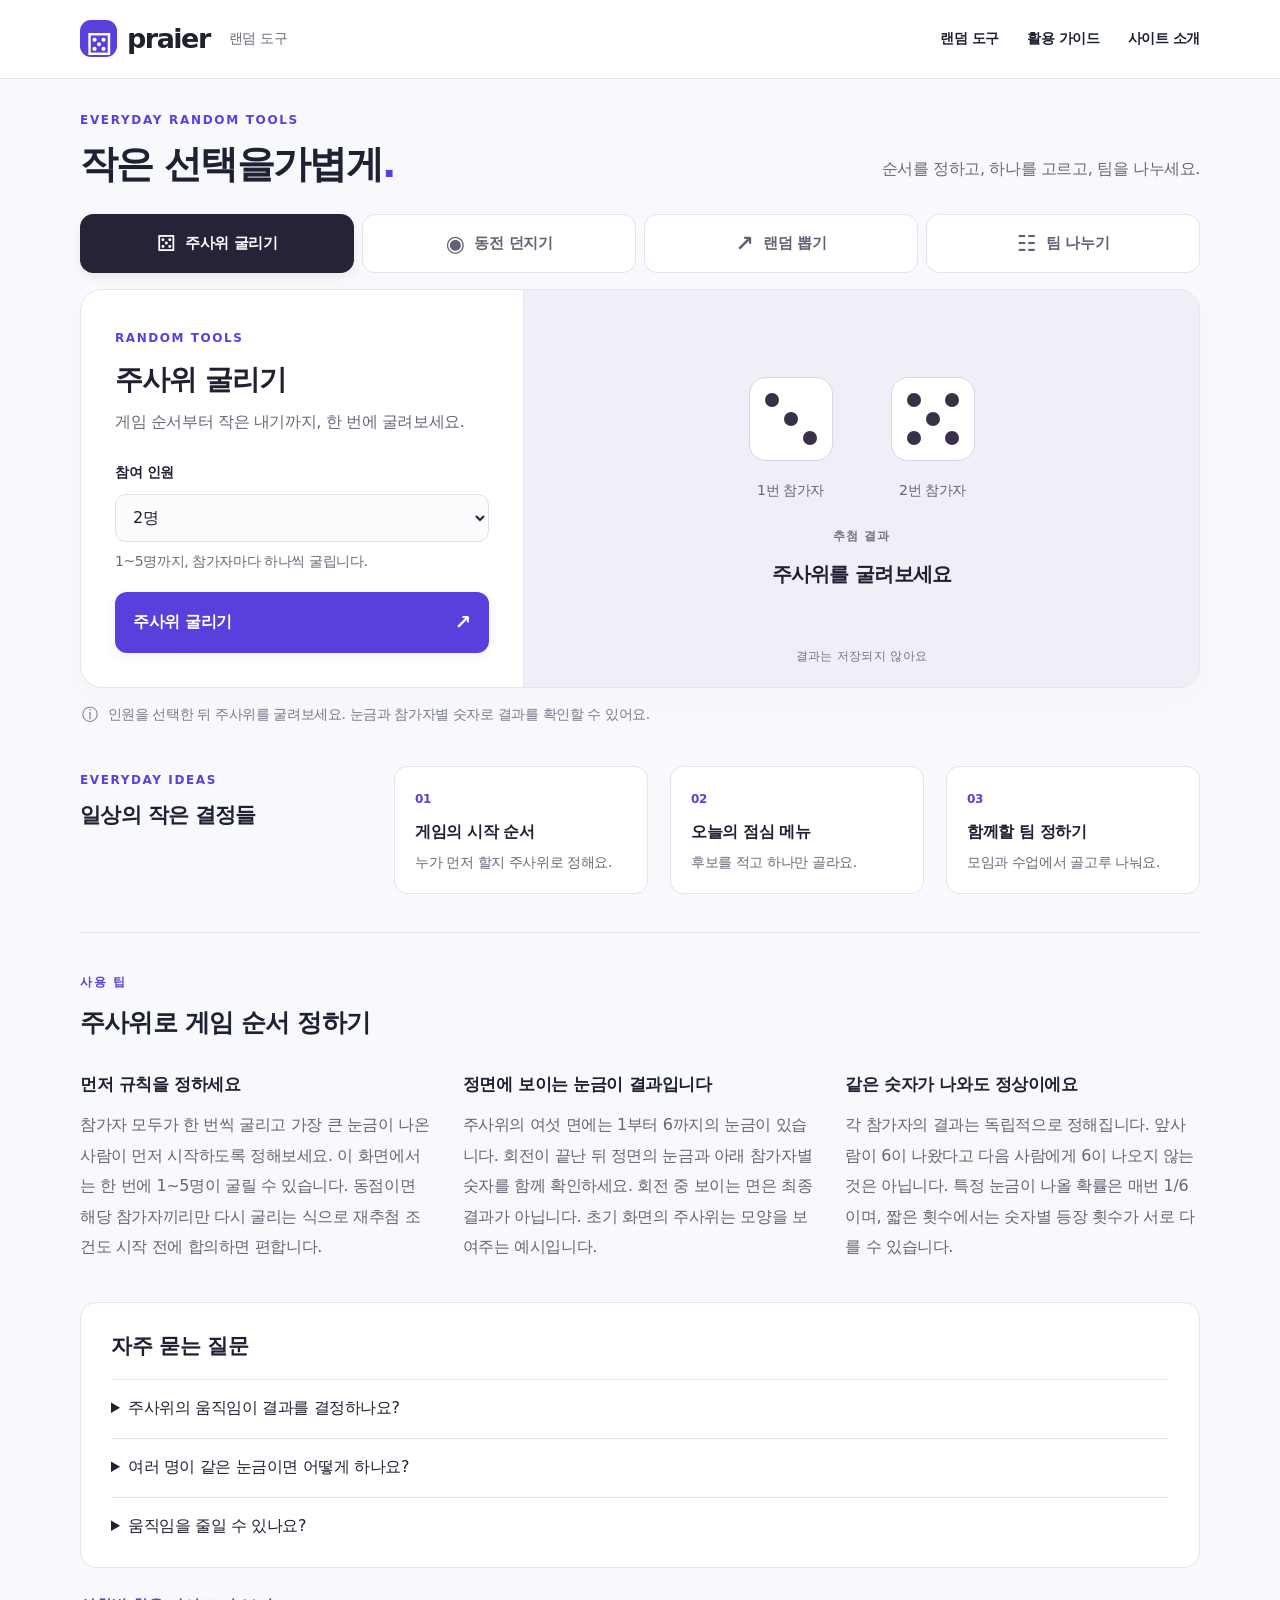
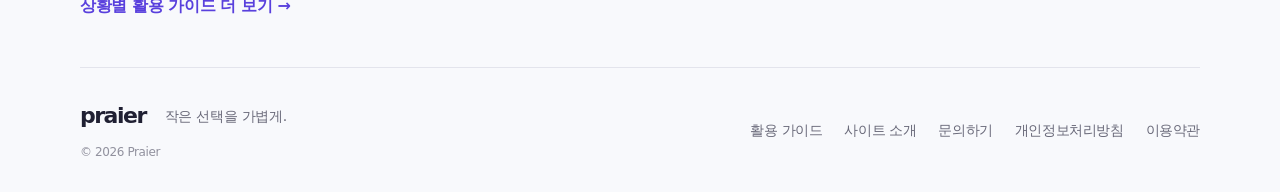
==== commit bad591c9: "Add files via upload" ====
--- a/index.html
+++ b/index.html
@@ -1 +1 @@
-<!doctype html><html lang="ko"><head><meta charset="utf-8"><meta name="viewport" content="width=device-width, initial-scale=1"><meta name="theme-color" content="#4f45d8"><title>Praier 랜덤 도구 | 주사위·동전·제비뽑기·팀 나누기</title><meta name="description" content="일상의 선택을 돕는 네 가지 무료 랜덤 도구. 3D 주사위, 양면 동전, 중복 없는 제비뽑기와 균형 잡힌 팀 배정을 바로 이용하세요."><link rel="icon" href="favicon.svg" type="image/svg+xml"><link rel="stylesheet" href="css/style.css"><script src="js/app.js" defer></script><link rel="canonical" href="https://praier-random-tools.ansora73.chatgpt.site/"></head><body><a class="skip" href="#main">본문으로 건너뛰기</a><header><div class="container header-inner"><a class="brand" href="index.html"><span class="mark">⚄</span>praier<span class="brand-sub">랜덤 도구</span></a><nav aria-label="주 메뉴"><a href="index.html#tools">랜덤 도구</a><a href="guide.html">활용 가이드</a><a href="about.html">사이트 소개</a></nav></div></header><main id="main"><noscript><div class="container notice">랜덤 도구를 사용하려면 JavaScript를 켜주세요. 아래 활용 가이드와 설명은 그대로 읽을 수 있습니다.</div></noscript><section class="intro container"><div><div class="eyebrow">EVERYDAY RANDOM TOOLS</div><h1>고민은 짧게,<br>선택은 가볍게<span>.</span></h1><p>게임부터 오늘의 점심까지.<br>결정이 필요한 순간, 랜덤에 맡겨보세요.</p></div><img src="hero-random-tools.png" width="630" height="320" alt="주사위, 금빛 동전과 색색의 제비가 떠 있는 일러스트"></section><section class="container workspace" id="tools" data-tool="dice"><div class="section-label"><h2>어떤 선택이 필요한가요?</h2><span>4가지 도구, 바로 시작</span></div><nav class="tool-tabs" aria-label="랜덤 도구"><a class="tool-tab selected" href="dice.html" aria-current=page><span>⚄</span>주사위 굴리기</a><a class="tool-tab " href="coin.html" ><span>◉</span>동전 던지기</a><a class="tool-tab " href="random-number.html" ><span>↗</span>랜덤 뽑기</a><a class="tool-tab " href="team-generator.html" ><span>☷</span>팀 나누기</a></nav><div class="tool-body"><div class="settings"><span class="small-label">LET’S MAKE A CHOICE</span><h2>주사위 굴리기</h2><p class="description">누가 먼저 시작할까요? 주사위를 굴려 정해보세요.</p><div class="fields"><label for="players">참여 인원</label><select id="players"><option value="1">1명</option><option value="2" selected>2명</option><option value="3">3명</option><option value="4">4명</option><option value="5">5명</option></select><p class="hint">각자 주사위를 한 번씩 굴립니다.</p><button class="primary" id="roll">주사위 굴리기 <span>↗</span></button></div><p id="error" class="error" role="alert"></p></div><div class="result-stage"><div id="dice-visual" class="dice-table" aria-hidden="true"></div><p class="result-caption">오늘의 첫 번째 선택</p><div id="result" class="result" role="status" aria-live="polite">주사위를 굴려보세요</div><div class="stage-bottom">입력과 결과는 이 화면에서만 사용됩니다</div></div></div><div class="tool-note"><span>ⓘ</span><p>참여 인원을 고르고 굴리기를 누르세요. 굴리기가 끝나면 참가자별 결과 숫자만 표시됩니다.</p></div></section><section class="container bottom-info"><div><span class="small-label">A LITTLE HELP</span><h2>이럴 때 꺼내 쓰세요.</h2></div><a href="dice.html"><span>01</span><h3>게임의 시작 순서</h3><p>누가 먼저 할지 주사위로 정해요.</p></a><a href="random-number.html"><span>02</span><h3>오늘의 점심 메뉴</h3><p>후보를 적고 하나만 골라요.</p></a><a href="team-generator.html"><span>03</span><h3>함께할 팀 정하기</h3><p>모임과 수업에서 골고루 나눠요.</p></a></section><section class="container reading"><div class="reading-header"><span class="eyebrow">사용 팁</span><h2>주사위로 게임 순서 정하기</h2></div><div class="reading-grid"><article><h3>먼저 규칙을 정하세요</h3><p>참가자 모두가 한 번씩 굴리고 가장 큰 눈금이 나온 사람이 먼저 시작하도록 정해보세요. 이 화면에서는 한 번에 1~5명이 굴릴 수 있습니다. 동점이면 해당 참가자끼리만 다시 굴리는 식으로 재추첨 조건도 시작 전에 합의하면 편합니다.</p></article><article><h3>굴리기가 끝나면 결과 숫자를 확인하세요</h3><p>주사위의 여섯 면에는 1부터 6까지의 눈금이 있습니다. 처음에는 입체 주사위가 보이고, 굴리기가 끝나면 주사위는 사라지고 참가자별 결과 숫자만 표시됩니다. 다시 굴리면 입체 주사위가 나타나 회전합니다. 초기 화면의 주사위는 모양을 보여주는 예시입니다.</p></article><article><h3>같은 숫자가 나와도 정상이에요</h3><p>각 참가자의 결과는 독립적으로 정해집니다. 앞사람이 6이 나왔다고 다음 사람에게 6이 나오지 않는 것은 아닙니다. 특정 눈금이 나올 확률은 매번 1/6이며, 짧은 횟수에서는 숫자별 등장 횟수가 서로 다를 수 있습니다.</p></article></div><div class="faq"><h2>자주 묻는 질문</h2><details><summary>주사위의 움직임이 결과를 결정하나요?</summary><p>아니요. 브라우저에서 결과를 먼저 추첨하고 그 눈금이 정면에 오도록 회전합니다. 물리 시뮬레이션의 충돌로 결과를 계산하는 방식은 아닙니다.</p></details><details><summary>여러 명이 같은 눈금이면 어떻게 하나요?</summary><p>이 도구는 동점도 그대로 보여줍니다. 순위를 정하려면 동점자만 다시 굴리세요. 전체를 다시 굴릴지 동점자만 굴릴지는 시작 전에 정하는 것이 좋습니다.</p></details><details><summary>움직임을 줄일 수 있나요?</summary><p>기기의 접근성 설정에서 동작 줄이기를 켜면 긴 회전 없이 결과를 확인할 수 있습니다.</p></details></div><a class="text-link" href="guide.html">상황별 활용 가이드 더 보기 →</a></section></main><footer class="container"><div><a class="brand" href="index.html">praier<span class="brand-sub">작은 선택을 가볍게.</span></a><p>© <span data-year></span> Praier</p></div><nav aria-label="하단 메뉴"><a href="guide.html">활용 가이드</a><a href="about.html">사이트 소개</a><a href="contact.html">문의하기</a><a href="privacy.html">개인정보처리방침</a><a href="terms.html">이용약관</a></nav></footer></body></html>+<!doctype html><html lang="ko"><head><meta charset="utf-8"><meta name="viewport" content="width=device-width, initial-scale=1"><meta name="theme-color" content="#4f45d8"><title>Praier 랜덤 도구 | 주사위·동전·제비뽑기·팀 나누기</title><meta name="description" content="일상의 선택을 돕는 네 가지 무료 랜덤 도구. 주사위, 양면 동전, 중복 없는 제비뽑기와 균형 잡힌 팀 배정을 바로 이용하세요."><link rel="icon" href="favicon.svg" type="image/svg+xml"><link rel="stylesheet" href="css/style.css?v=4"><script src="js/app.js?v=4" defer></script><link rel="canonical" href="https://praier-random-tools.ansora73.chatgpt.site/"><script async src="https://pagead2.googlesyndication.com/pagead/js/adsbygoogle.js?client=ca-pub-2066107155120778" crossorigin="anonymous"></script></head><body><a class="skip" href="#main">본문으로 건너뛰기</a><header><div class="container header-inner"><a class="brand" href="index.html"><span class="mark">⚄</span>praier<span class="brand-sub">랜덤 도구</span></a><nav aria-label="주 메뉴"><a href="index.html#tools">랜덤 도구</a><a href="guide.html">활용 가이드</a><a href="about.html">사이트 소개</a></nav></div></header><main id="main"><noscript><div class="container notice">랜덤 도구를 사용하려면 JavaScript를 켜주세요. 아래 활용 가이드와 설명은 그대로 읽을 수 있습니다.</div></noscript><section class="intro container"><div><div class="eyebrow">EVERYDAY RANDOM TOOLS</div><h1>작은 선택을<br>가볍게<span>.</span></h1><p>순서를 정하고, 하나를 고르고, 팀을 나누세요.</p></div><img src="hero-random-tools.png" width="630" height="320" alt="주사위, 금빛 동전과 색색의 제비가 떠 있는 일러스트"></section><section class="container workspace" id="tools" data-tool="dice"><div class="section-label"><h2>선택을 돕는 네 가지 도구</h2><span>필요한 도구를 골라보세요</span></div><nav class="tool-tabs" aria-label="랜덤 도구"><a class="tool-tab selected" href="dice.html" aria-current=page><span>⚄</span>주사위 굴리기</a><a class="tool-tab " href="coin.html" ><span>◉</span>동전 던지기</a><a class="tool-tab " href="random-number.html" ><span>↗</span>랜덤 뽑기</a><a class="tool-tab " href="team-generator.html" ><span>☷</span>팀 나누기</a></nav><div class="tool-body"><div class="settings"><span class="small-label">RANDOM TOOLS</span><h2>주사위 굴리기</h2><p class="description">게임 순서부터 작은 내기까지, 한 번에 굴려보세요.</p><div class="fields"><label for="players">참여 인원</label><select id="players"><option value="1">1명</option><option value="2" selected>2명</option><option value="3">3명</option><option value="4">4명</option><option value="5">5명</option></select><p class="hint">1~5명까지, 참가자마다 하나씩 굴립니다.</p><button class="primary" id="roll">주사위 굴리기 <span>↗</span></button></div><p id="error" class="error" role="alert"></p></div><div class="result-stage"><div id="dice-visual" class="dice-table" aria-hidden="true"></div><p class="result-caption">추첨 결과</p><div id="result" class="result" role="status" aria-live="polite">주사위를 굴려보세요</div><div class="stage-bottom">결과는 저장되지 않아요</div></div></div><div class="tool-note"><span>ⓘ</span><p>인원을 선택한 뒤 주사위를 굴려보세요. 눈금과 참가자별 숫자로 결과를 확인할 수 있어요.</p></div></section><section class="container bottom-info"><div><span class="small-label">EVERYDAY IDEAS</span><h2>일상의 작은 결정들</h2></div><a href="dice.html"><span>01</span><h3>게임의 시작 순서</h3><p>누가 먼저 할지 주사위로 정해요.</p></a><a href="random-number.html"><span>02</span><h3>오늘의 점심 메뉴</h3><p>후보를 적고 하나만 골라요.</p></a><a href="team-generator.html"><span>03</span><h3>함께할 팀 정하기</h3><p>모임과 수업에서 골고루 나눠요.</p></a></section><section class="container reading"><div class="reading-header"><span class="eyebrow">사용 팁</span><h2>주사위로 게임 순서 정하기</h2></div><div class="reading-grid"><article><h3>먼저 규칙을 정하세요</h3><p>참가자 모두가 한 번씩 굴리고 가장 큰 눈금이 나온 사람이 먼저 시작하도록 정해보세요. 이 화면에서는 한 번에 1~5명이 굴릴 수 있습니다. 동점이면 해당 참가자끼리만 다시 굴리는 식으로 재추첨 조건도 시작 전에 합의하면 편합니다.</p></article><article><h3>정면에 보이는 눈금이 결과입니다</h3><p>주사위의 여섯 면에는 1부터 6까지의 눈금이 있습니다. 회전이 끝난 뒤 정면의 눈금과 아래 참가자별 숫자를 함께 확인하세요. 회전 중 보이는 면은 최종 결과가 아닙니다. 초기 화면의 주사위는 모양을 보여주는 예시입니다.</p></article><article><h3>같은 숫자가 나와도 정상이에요</h3><p>각 참가자의 결과는 독립적으로 정해집니다. 앞사람이 6이 나왔다고 다음 사람에게 6이 나오지 않는 것은 아닙니다. 특정 눈금이 나올 확률은 매번 1/6이며, 짧은 횟수에서는 숫자별 등장 횟수가 서로 다를 수 있습니다.</p></article></div><div class="faq"><h2>자주 묻는 질문</h2><details><summary>주사위의 움직임이 결과를 결정하나요?</summary><p>아니요. 브라우저에서 결과를 먼저 추첨하고 그 눈금이 정면에 오도록 회전합니다. 물리 시뮬레이션의 충돌로 결과를 계산하는 방식은 아닙니다.</p></details><details><summary>여러 명이 같은 눈금이면 어떻게 하나요?</summary><p>이 도구는 동점도 그대로 보여줍니다. 순위를 정하려면 동점자만 다시 굴리세요. 전체를 다시 굴릴지 동점자만 굴릴지는 시작 전에 정하는 것이 좋습니다.</p></details><details><summary>움직임을 줄일 수 있나요?</summary><p>기기의 접근성 설정에서 동작 줄이기를 켜면 긴 회전 없이 결과를 확인할 수 있습니다.</p></details></div><a class="text-link" href="guide.html">상황별 활용 가이드 더 보기 →</a></section></main><footer class="container"><div><a class="brand" href="index.html">praier<span class="brand-sub">작은 선택을 가볍게.</span></a><p>© <span data-year></span> Praier</p></div><nav aria-label="하단 메뉴"><a href="guide.html">활용 가이드</a><a href="about.html">사이트 소개</a><a href="contact.html">문의하기</a><a href="privacy.html">개인정보처리방침</a><a href="terms.html">이용약관</a></nav></footer></body></html>
--- a/css/style.css
+++ b/css/style.css
@@ -28,4 +28,14 @@
 .reading{padding-block:35px 55px;border-top:1px solid var(--line)}.reading-header h2{font-size:26px;letter-spacing:-.8px;margin:8px 0 28px}.reading-grid{display:grid;grid-template-columns:repeat(3,minmax(0,1fr));gap:32px}.reading h3{font-size:18px;line-height:1.6;margin:0 0 12px}.reading p{font-size:16px;line-height:1.95;color:#626276;margin:0}.faq{margin:40px 0 25px;padding:25px 30px;background:#fff;border:1px solid var(--line);border-radius:16px}.faq h2{font-size:22px;margin:0 0 15px}.faq details{border-top:1px solid var(--line);padding:15px 0}.faq summary{font-size:16px;font-weight:600;cursor:pointer;min-height:28px}.faq details p{padding-top:12px}.faq details:last-child{padding-bottom:0}.text-link{font-size:16px}.notice{background:#fff2d4;color:#61491b;padding:20px;border-radius:12px;margin-block:15px}
 .guide-layout{display:grid;grid-template-columns:210px minmax(0,1fr);gap:40px;padding-bottom:60px}.guide-index{display:flex;flex-direction:column;gap:10px;font-size:15px;align-self:start;position:sticky;top:25px;background:#fff;border:1px solid var(--line);border-radius:14px;padding:22px}.guide-index strong{margin-bottom:6px}.guide-index a{color:var(--muted)}.guide-copy{min-width:0}.guide-copy section{padding:0 0 32px;margin-bottom:32px;border-bottom:1px solid var(--line);scroll-margin-top:25px}.guide-copy h2{font-size:25px;letter-spacing:-.7px;margin:0 0 20px}.guide-copy p,.guide-copy li{font-size:16px;line-height:2;color:#626276}.guide-copy li{margin-block:10px}.table-scroll{overflow:auto}table{border-collapse:collapse;width:100%;font-size:15px;background:white}th,td{padding:15px;text-align:left;border:1px solid var(--line)}th{background:#efedf8;font-weight:600}td a{color:var(--purple)}.prose{line-height:1.95}.prose h2{margin-top:30px}.prose h2:first-child{margin-top:0}footer nav{flex-wrap:wrap;justify-content:flex-end;font-size:14px;max-width:600px}footer p{font-size:12px}
 @media(max-width:760px){.reading-grid{grid-template-columns:1fr;gap:25px}.reading-header h2{font-size:24px}.guide-layout{grid-template-columns:1fr;gap:25px}.guide-index{position:static;display:flex;flex-direction:row;flex-wrap:wrap;gap:12px 20px;padding:16px}.guide-index strong{width:100%}.faq{padding:22px}.compact-heading{padding-block:22px 15px}.compact-heading h1{font-size:28px}.dice-table{gap:25px 24px;--die-size:74px}.die-slot{width:95px}.many-dice{--die-size:60px;gap:26px 20px}.many-dice .die-slot{width:70px}.die-face{padding:11px;gap:4px}.result-stage{padding-inline:20px}.header-inner nav{font-size:13px;gap:12px}.header-inner nav a:last-child{display:block}.brand{font-size:23px}.mark{width:31px;height:31px;font-size:26px}.tool-tab{font-size:14px}.bottom-info p{font-size:14px}.bottom-info{gap:22px}footer{flex-direction:column}footer nav{justify-content:flex-start;gap:12px 20px}.guide-copy h2{font-size:23px}.result-stage:has(.teams-grid){padding-inline:15px}.teams-grid{gap:9px}.team-card{padding:12px}.member{font-size:14px}}
-@media(max-width:420px){.header-inner{flex-wrap:wrap;justify-content:center;gap:8px;height:auto;padding-block:12px}.header-inner .brand{margin-right:auto}.header-inner nav{gap:12px;font-size:12px}.header-inner nav a:last-child{display:block}.intro{padding-block:26px}.intro h1{font-size:27px}.intro p{font-size:15px}.tool-tab{font-size:13px}.dice-table{--die-size:68px}.many-dice{--die-size:56px}.many-dice .die-slot{width:65px}.die-label{font-size:12px}.die-face{padding:10px;gap:3px}.many-dice .die-face{padding:7px;gap:3px}.settings{padding:22px}.result-stage{padding-inline:15px}.stage-bottom{font-size:12px}.team-card h3{font-size:14px}}+@media(max-width:420px){.header-inner{flex-wrap:wrap;justify-content:center;gap:8px;height:auto;padding-block:12px}.header-inner .brand{margin-right:auto}.header-inner nav{gap:12px;font-size:12px}.header-inner nav a:last-child{display:block}.intro{padding-block:26px}.intro h1{font-size:27px}.intro p{font-size:15px}.tool-tab{font-size:13px}.dice-table{--die-size:68px}.many-dice{--die-size:56px}.many-dice .die-slot{width:65px}.die-label{font-size:12px}.die-face{padding:10px;gap:3px}.many-dice .die-face{padding:7px;gap:3px}.settings{padding:22px}.result-stage{padding-inline:15px}.stage-bottom{font-size:12px}.team-card h3{font-size:14px}}/* A crisp, quiet workspace with a vivid violet signature. */
+:root{--purple:#5940dd;--ink:#202033;--muted:#696979;--line:#e3e4ec;--paper:#f8f9fc}
+body{letter-spacing:-.025em}h1,h2,h3{word-break:keep-all}button,input,select,textarea{letter-spacing:inherit}header{background:#ffffffed}.header-inner{height:78px}.brand{font-weight:800;letter-spacing:-1.5px}.mark{border-radius:11px;background:#5940dd}.header-inner nav{gap:28px}.header-inner nav a{transition:color .18s}.header-inner nav a:hover{color:var(--purple)}
+.intro{grid-template-columns:1fr;padding-block:32px 26px;gap:0}.intro>div{display:grid;grid-template-columns:1fr 1fr;align-items:end;column-gap:32px}.intro .eyebrow{grid-column:1/-1;letter-spacing:.14em;font-size:12px}.intro h1{font-size:38px;line-height:1.25;letter-spacing:-1.7px;margin:10px 0 0}.intro h1 br{display:none}.intro p{font-size:16px;text-align:right;margin-bottom:4px}.intro img{display:none}
+.section-label{display:none}.tool-tabs{background:transparent;border:0;border-radius:0;padding:0;gap:8px;margin-bottom:16px}.tool-tab{padding:16px 12px;border:1px solid var(--line);background:white;border-radius:13px;color:#626274;font-size:15px}.tool-tab span{font-size:22px}.tool-tab:hover{background:#f1effc;border-color:#cbc3f3}.tool-tab.selected{background:#262237;color:white;border-color:#262237;box-shadow:0 4px 10px #26223712}
+.tool-body{grid-template-columns:minmax(0,.85fr) minmax(0,1.3fr);border-radius:22px;min-height:390px;box-shadow:0 10px 35px #22224405}.settings{padding:34px}.settings .small-label{color:var(--purple);letter-spacing:.13em;font-size:12px}.settings h2{font-size:28px;margin:10px 0 8px;line-height:1.4}.description{font-size:16px;line-height:1.8;margin-bottom:25px}.fields label{font-size:14px;margin-bottom:9px}input,select,textarea{border-color:#dddfe9;border-radius:11px;min-height:48px;background:#fcfcfe}input:hover,select:hover,textarea:hover{border-color:#afa5df}.hint{font-size:14px;color:var(--muted)}.primary{border-radius:12px;min-height:52px;background:var(--purple);font-weight:700;box-shadow:0 4px 12px #5940dd16}.primary:hover{background:#4930c8}.primary span{font-size:20px}.result-stage{background:#f0eff8;border-color:#e7e4f0;padding:32px 28px 64px}.result-caption{font-size:12px;font-weight:600;letter-spacing:.08em;color:#787287;margin:20px 0 10px}.result{font-size:20px;font-weight:600;letter-spacing:-.035em}.stage-bottom{font-size:12px;color:#777184;max-width:calc(100% - 32px)}.picked{border:1px solid #e0dced;border-radius:10px;padding:8px 14px;font-size:16px;font-weight:600;box-shadow:none}.tool-note{margin-top:14px;font-size:14px}.tool-note>span{color:var(--muted)}
+.dice-table{perspective:none;padding:25px 0 5px;gap:24px 32px;--die-size:84px}.die-slot{gap:18px;perspective:none}.die-view{transform:none}.die-face{background:#fff;border:1px solid #d8d4e5;box-shadow:none;border-radius:17px;padding:15px;gap:5px}.pip.on{background:#383047;box-shadow:none}.die-cube.settled{transform:none!important;transform-style:flat}.die-cube.settled .die-face{display:none;transform:none!important}.die-cube.settled .current-face{display:grid}.die-label{font-size:14px;color:#686174}.many-dice{--die-size:66px;gap:24px 20px}.many-dice .die-face{border-radius:13px;padding:11px;gap:4px}
+.bottom-info{padding-block:38px;gap:22px;align-items:stretch}.bottom-info h2{font-size:21px;line-height:1.5}.bottom-info a{background:#fff;padding:18px 20px;border:1px solid var(--line);border-radius:13px;transition:border-color .2s,transform .2s}.bottom-info a:hover{border-color:#bdb2ec;transform:translateY(-2px)}.bottom-info a>span{font-size:12px;font-weight:600;color:var(--purple)}.bottom-info h3{font-size:16px;margin:8px 0 5px}.bottom-info p{font-size:14px;line-height:1.7}.small-label{font-size:12px}.reading{padding-block:35px 48px}.reading-header h2{font-size:25px}.reading-grid{gap:28px}.reading h3{font-size:17px}.reading p,.guide-copy p,.guide-copy li{color:#656575;font-size:16px;line-height:1.9}.faq{border-radius:16px;padding:26px 30px;box-shadow:none}.faq summary{font-weight:500}.faq h2{font-size:21px}footer{padding-block:30px;gap:24px}footer .brand-sub{font-size:14px}footer nav{font-size:14px;gap:14px 22px}.page-hero{padding-block:36px 22px}.page-hero h1{font-size:36px}.card{border-radius:16px}.card h2{line-height:1.5}.compact-heading{padding-block:26px 18px}.compact-heading h1{font-size:30px;margin-bottom:0}
+@media(max-width:900px){.intro>div{grid-template-columns:1fr}.intro p{text-align:left;margin-top:12px}.settings{padding:28px}.bottom-info{grid-template-columns:1fr 1fr}.header-inner nav{gap:18px}.tool-body{grid-template-columns:minmax(0,.9fr) minmax(0,1.1fr)}}
+@media(max-width:760px){.container{width:calc(100% - 32px)}.header-inner{height:72px}.header-inner nav{font-size:14px;gap:14px}.intro{padding-block:24px}.intro h1{font-size:32px}.intro p{font-size:16px}.tool-body{grid-template-columns:1fr;border-radius:18px}.settings{padding:24px}.settings h2{font-size:25px}.description{margin-bottom:18px}.result-stage{min-height:305px;padding:26px 20px 58px;border-left:0}.tool-tab{font-size:14px;padding:13px 5px;gap:7px}.tool-tabs{gap:6px}.dice-table{--die-size:74px;padding-top:18px;gap:25px 22px}.many-dice{--die-size:62px;gap:22px 18px}.die-face{padding:13px;gap:4px}.many-dice .die-face{padding:10px}.bottom-info{padding-block:28px;gap:14px}.bottom-info a{padding:16px}.reading-grid{grid-template-columns:1fr}.reading-header h2{font-size:23px}.faq{padding:22px}.guide-layout{grid-template-columns:1fr}.page-hero h1{font-size:30px}footer{align-items:flex-start}.stage-bottom{font-size:12px}}
+@media(max-width:420px){.header-inner{height:auto;padding-block:14px;justify-content:space-between;gap:12px}.header-inner .brand{margin-right:0}.header-inner nav{font-size:14px;gap:12px;flex-wrap:wrap}.header-inner nav a:last-child{display:none}.intro h1{font-size:30px}.intro .eyebrow{font-size:12px}.tool-tab{flex-direction:column;font-size:14px;gap:8px}.tool-tab span{font-size:22px}.settings{padding:22px}.die-label{font-size:14px}.many-dice .die-slot{width:68px}.bottom-info h2{font-size:20px}.bottom-info p{font-size:14px}.result-stage{padding-inline:16px}.compact-heading h1{font-size:28px}}
